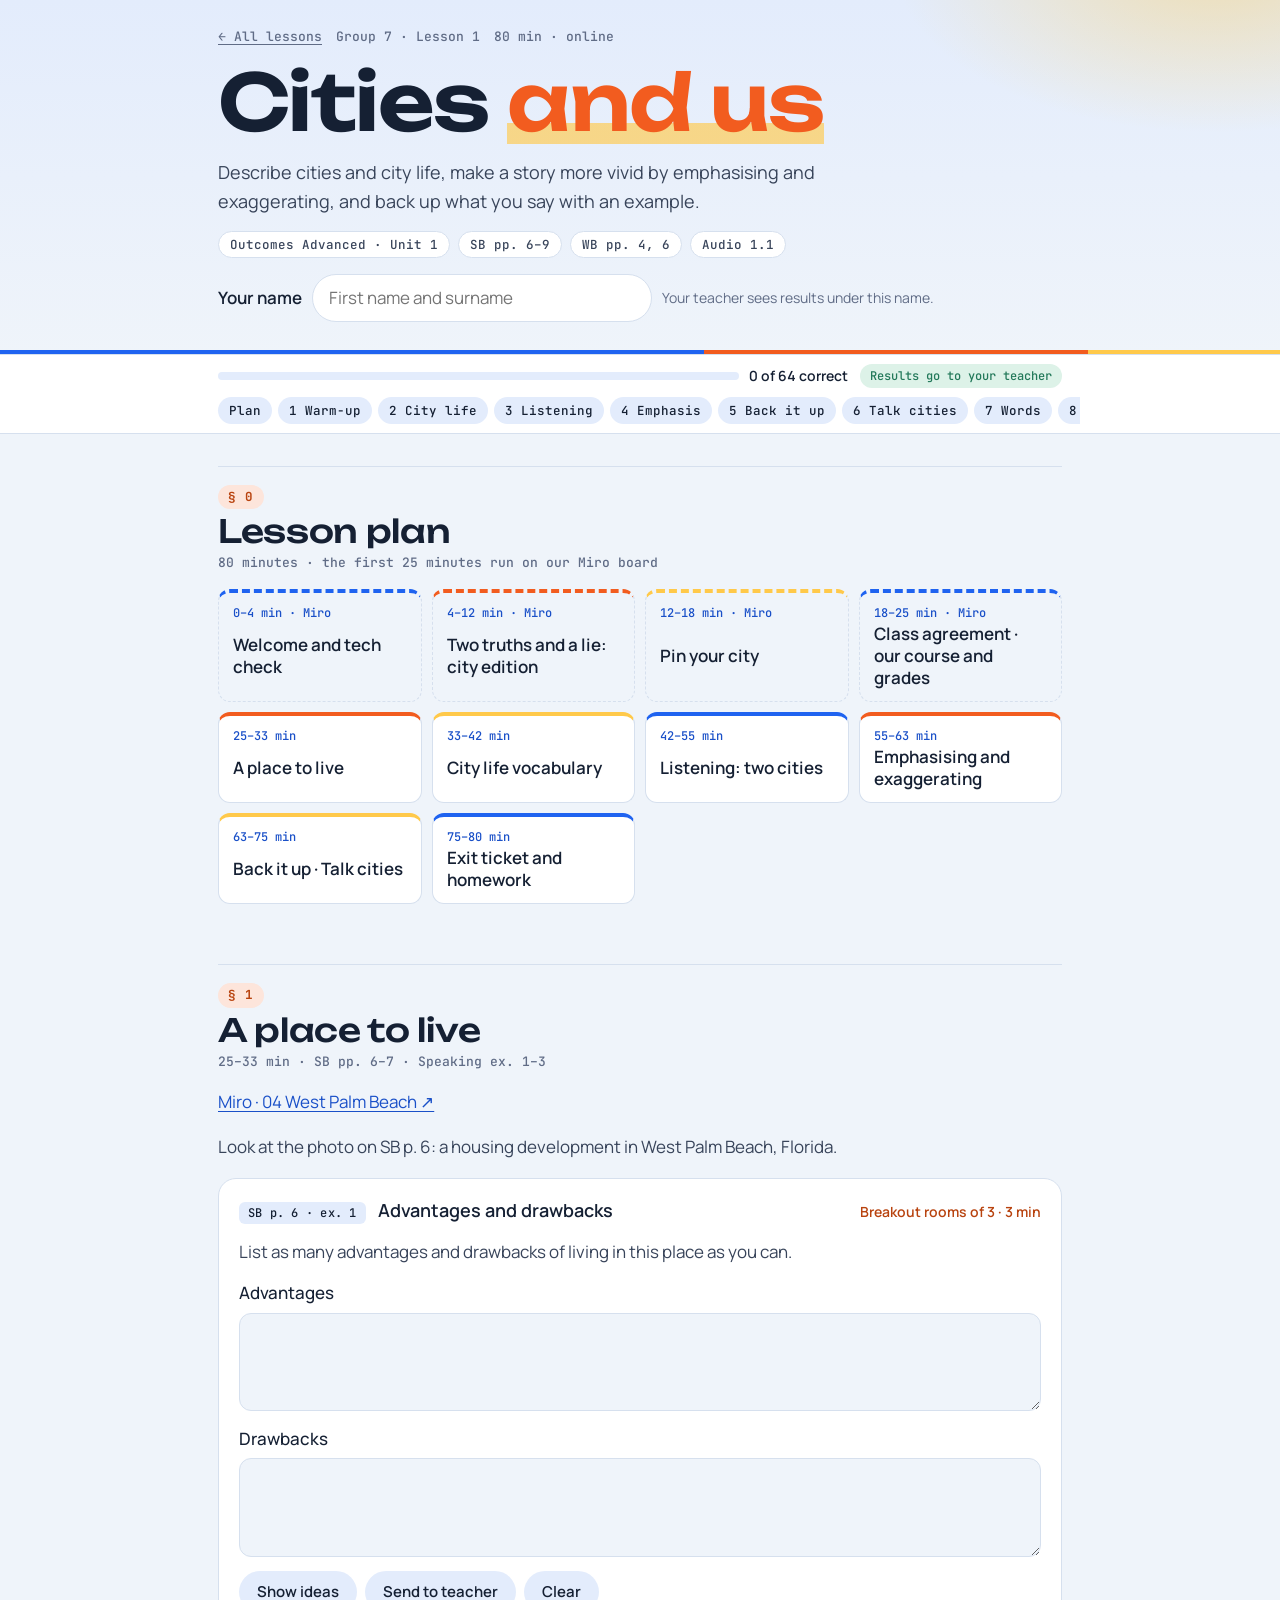
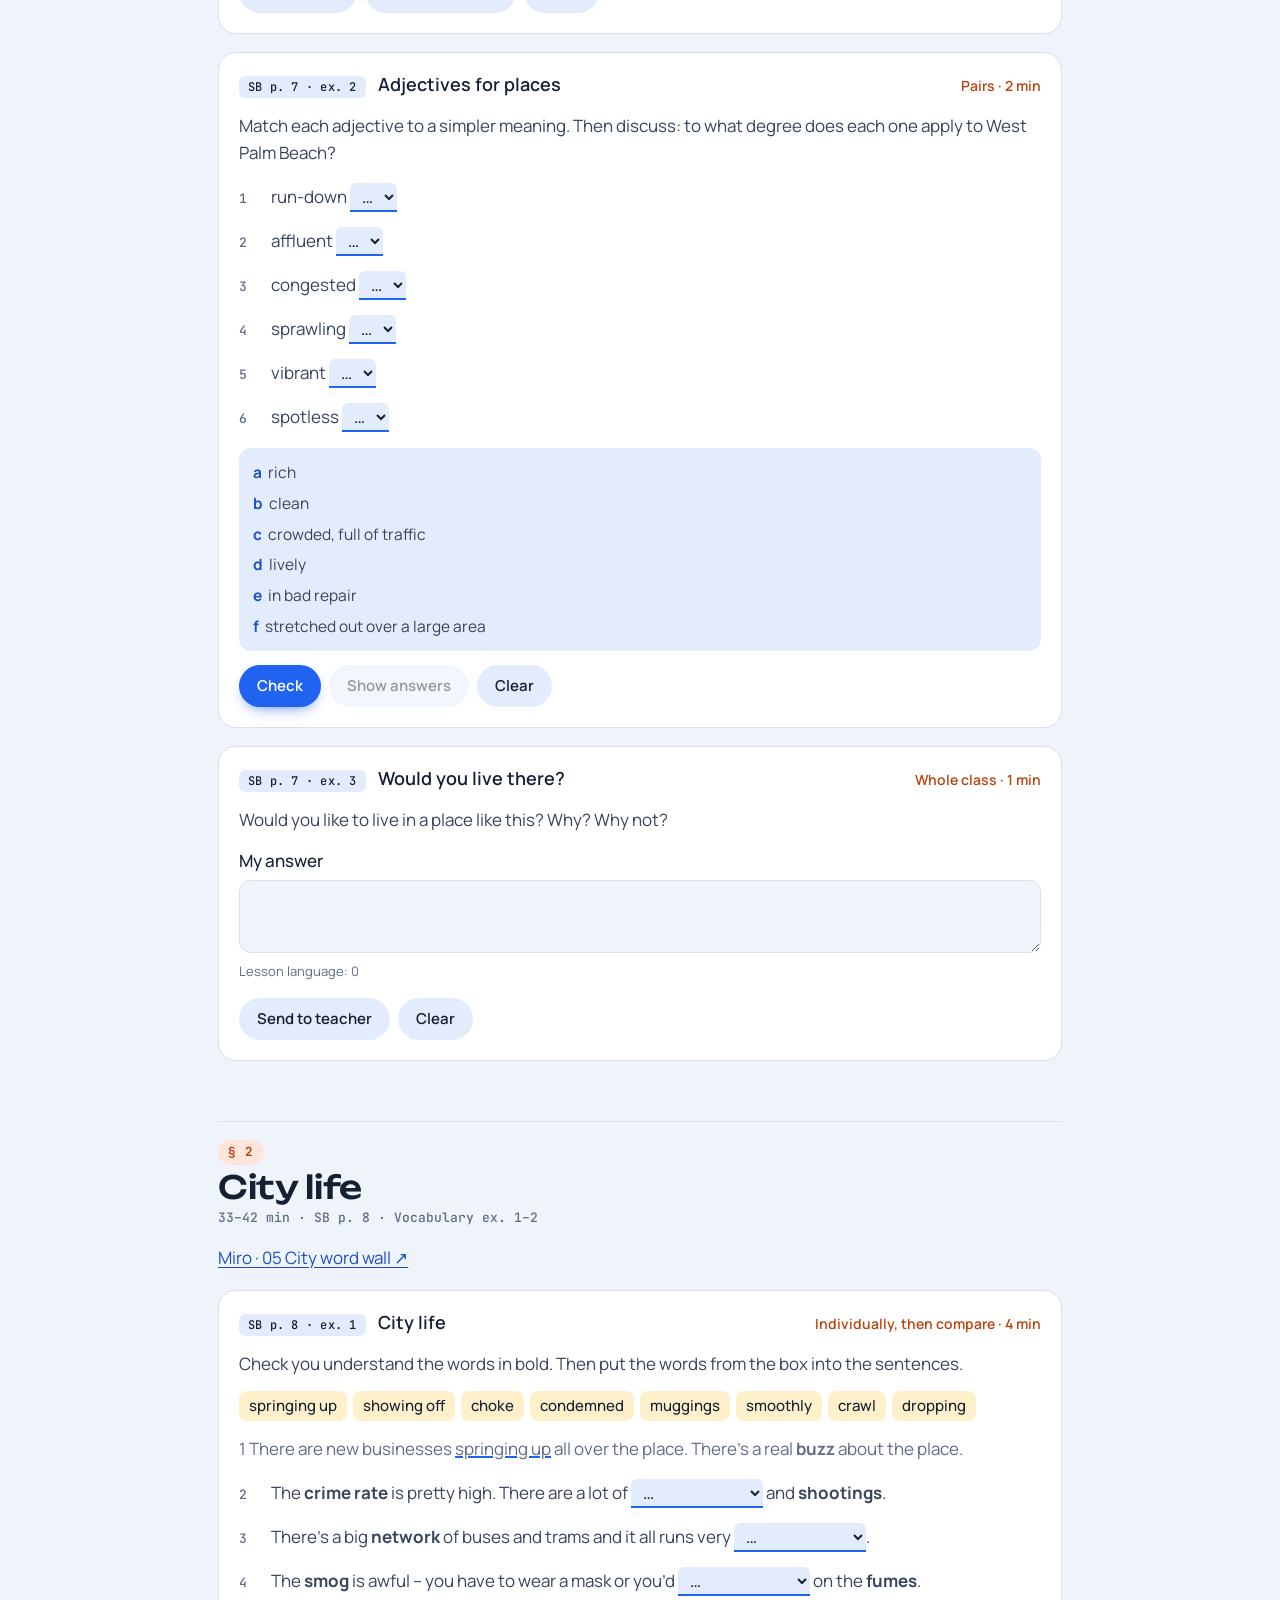
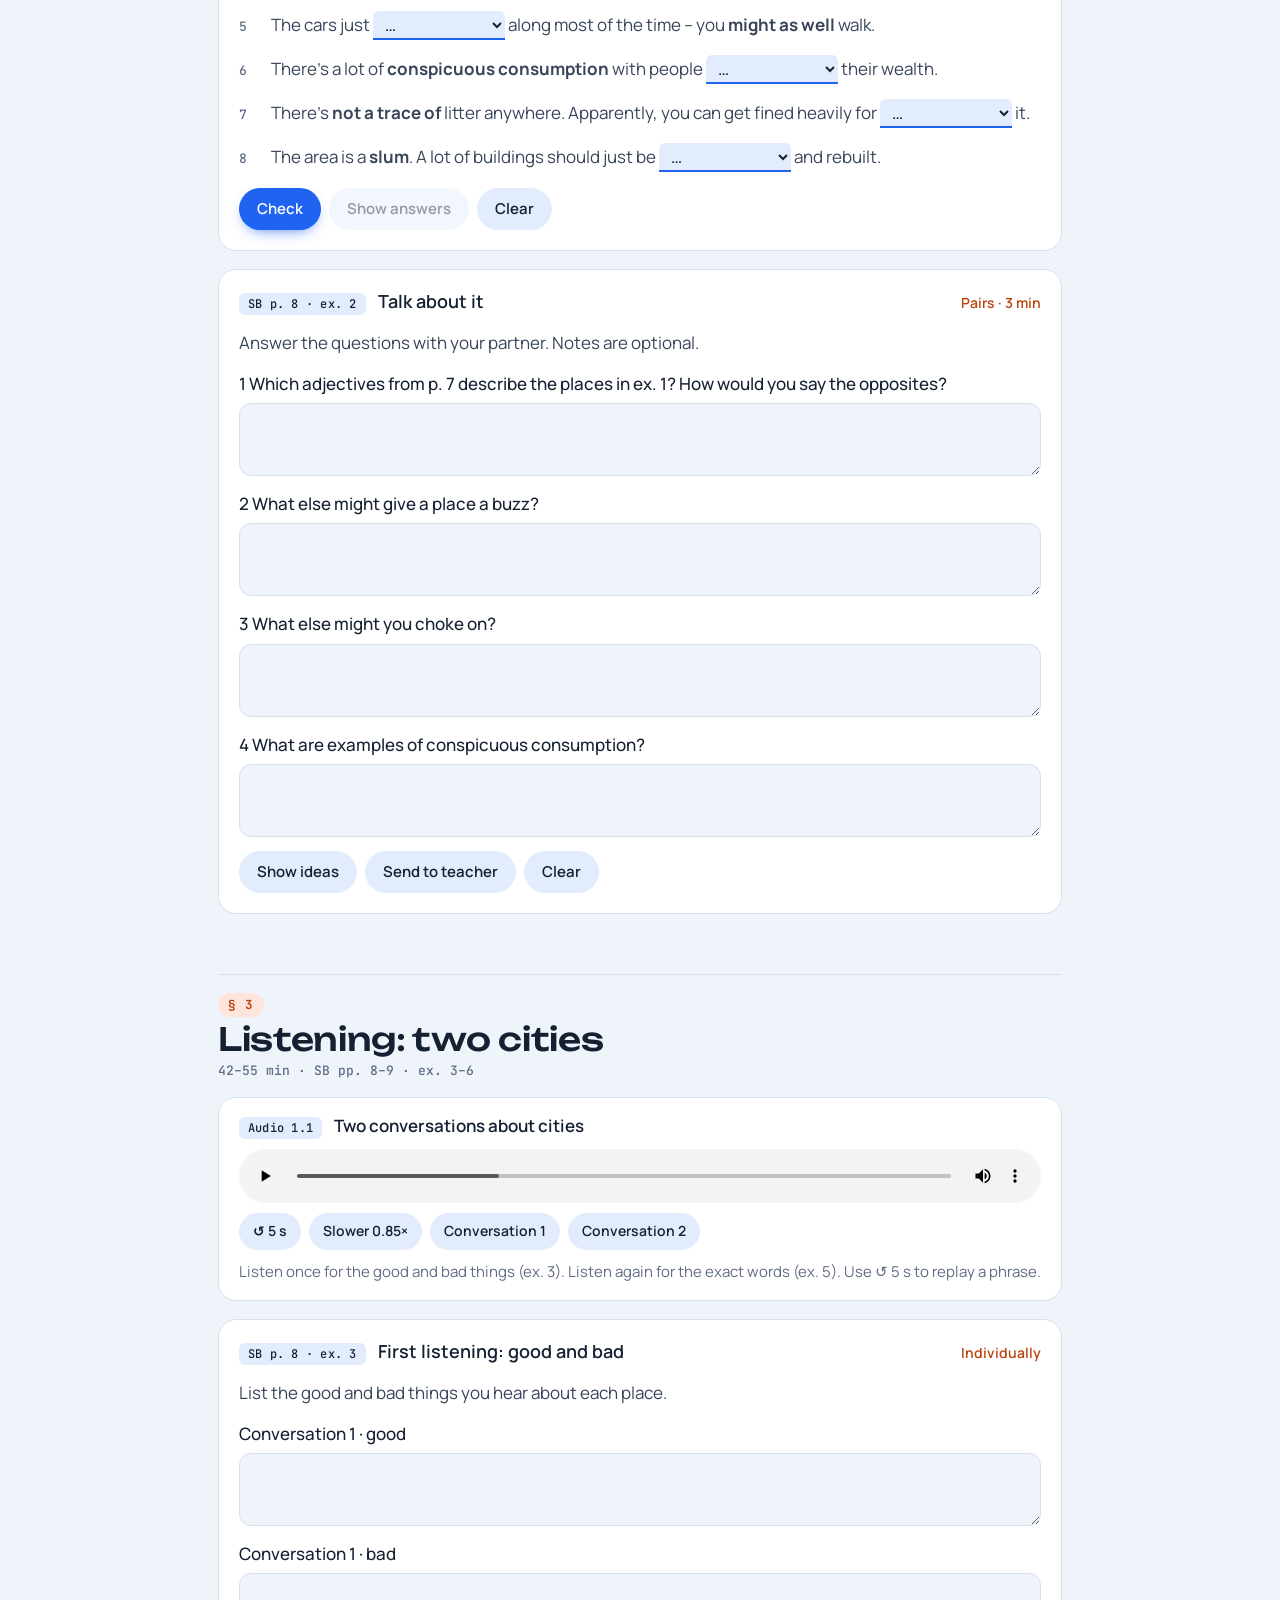
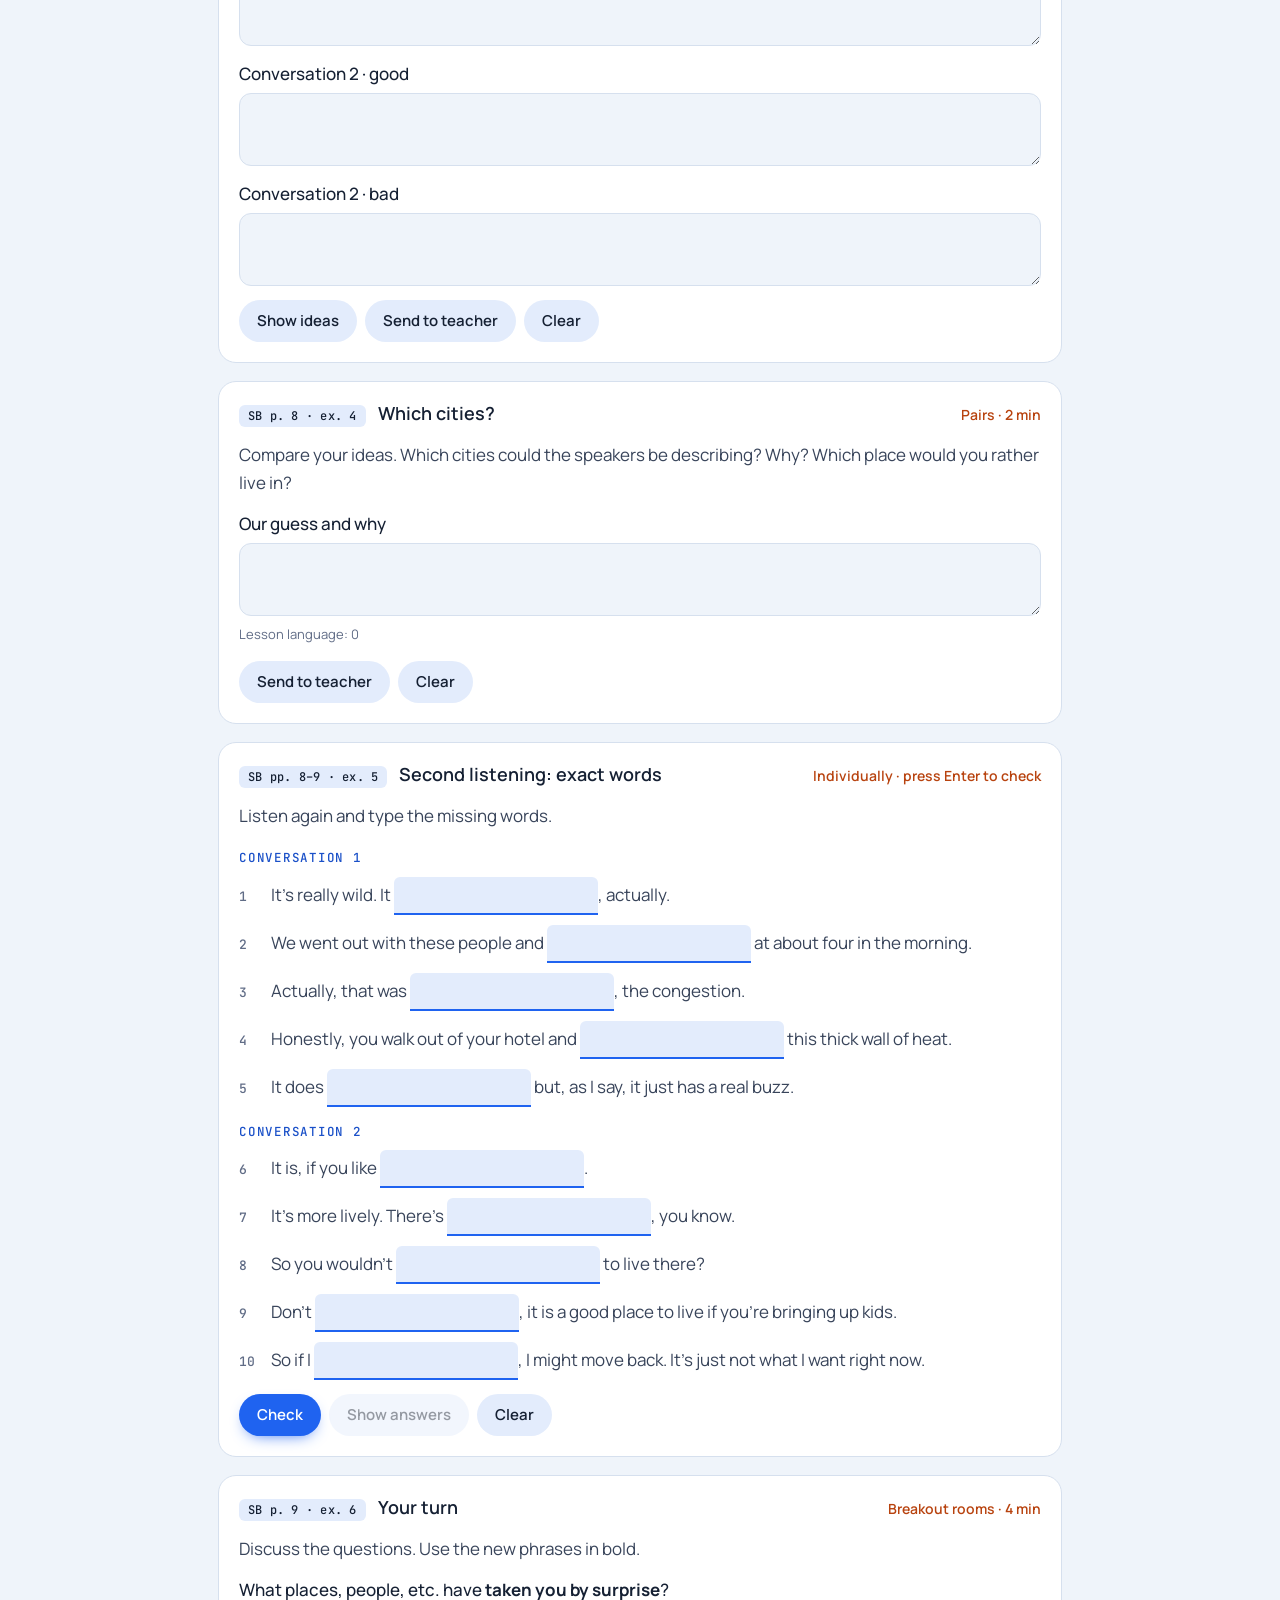
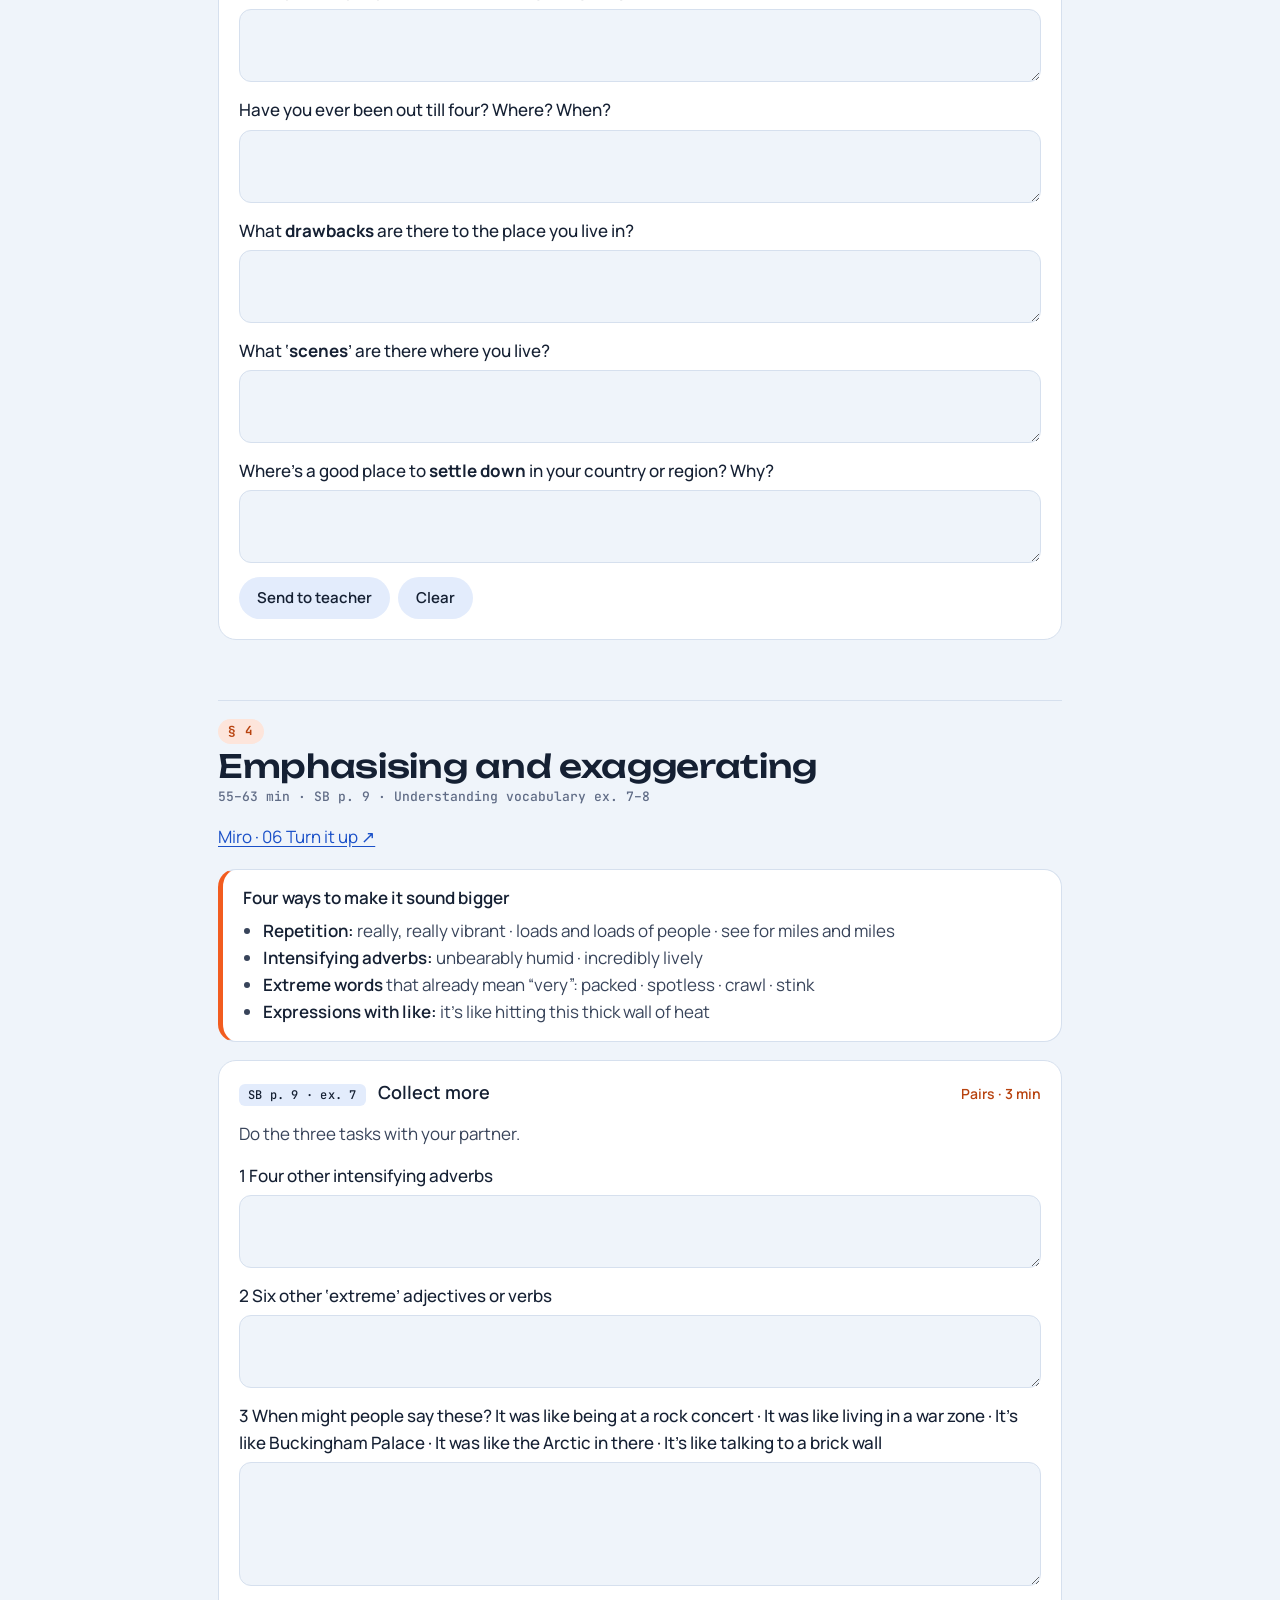
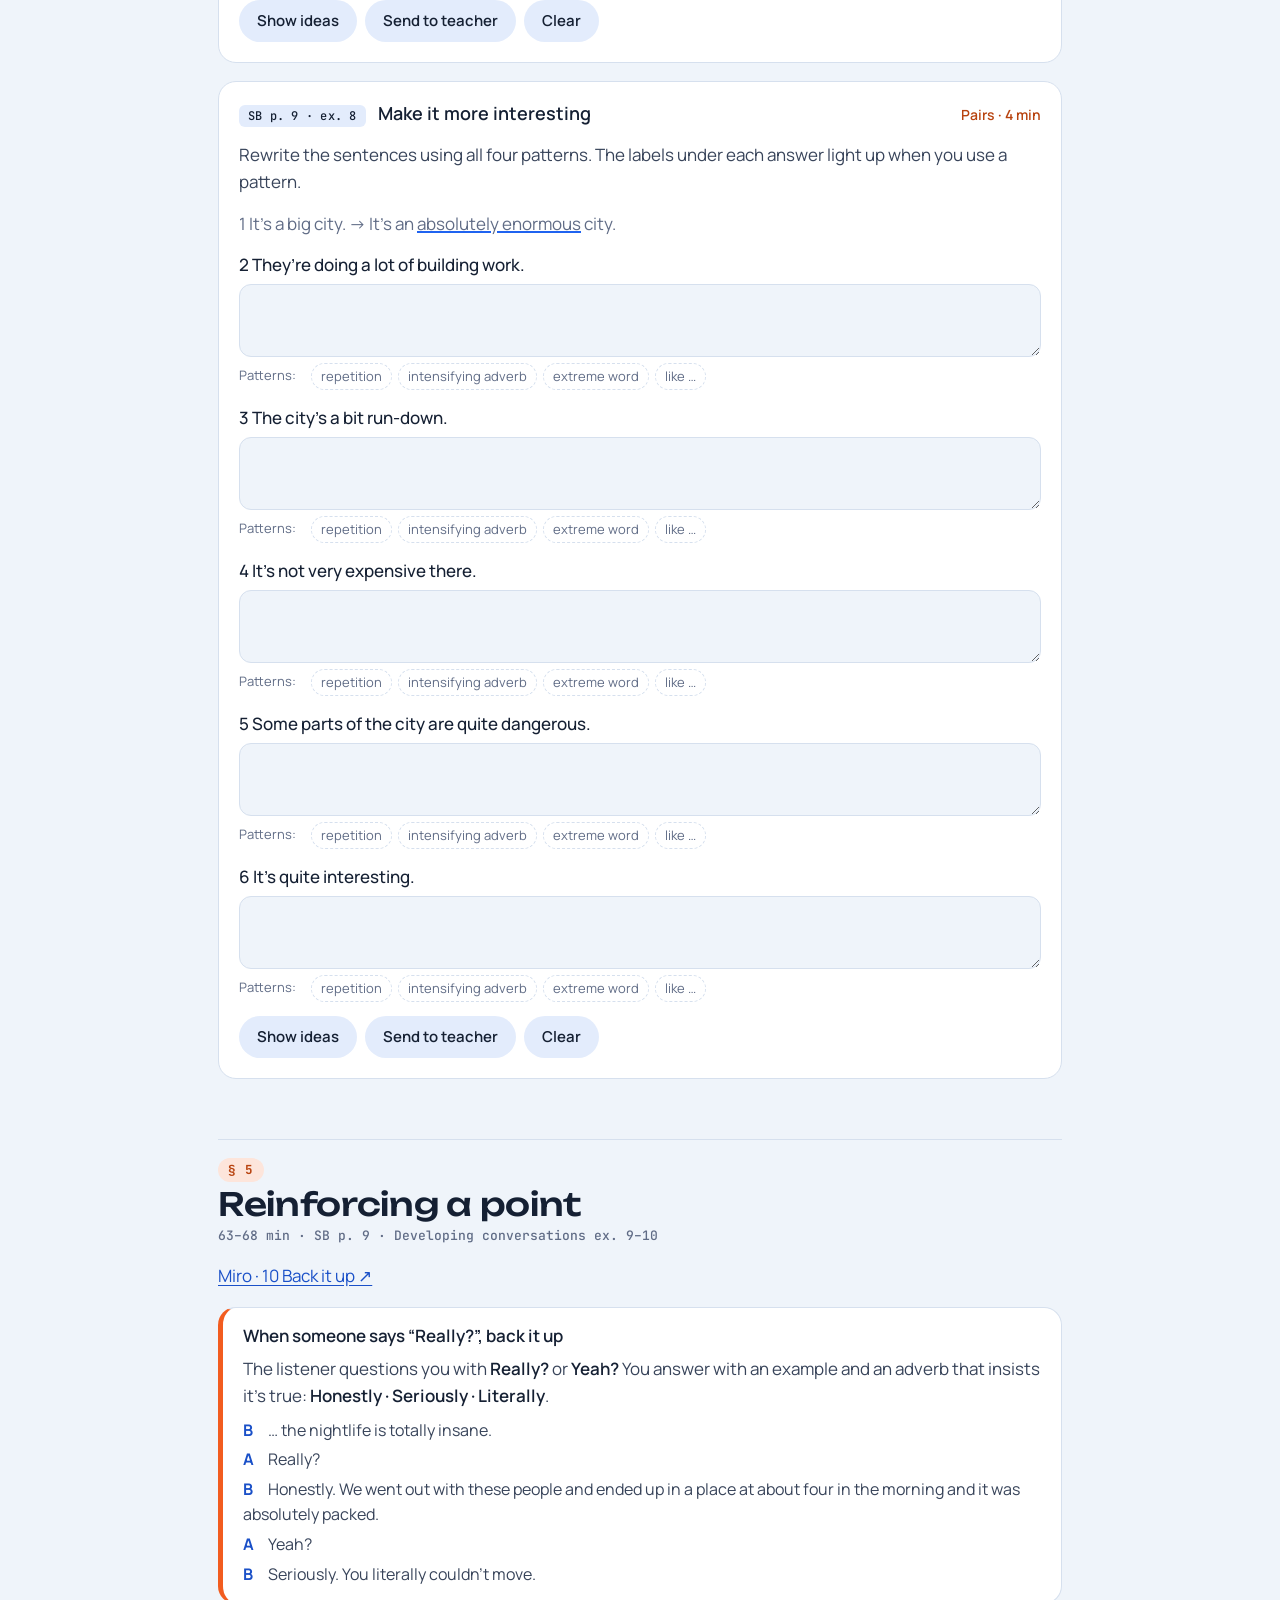
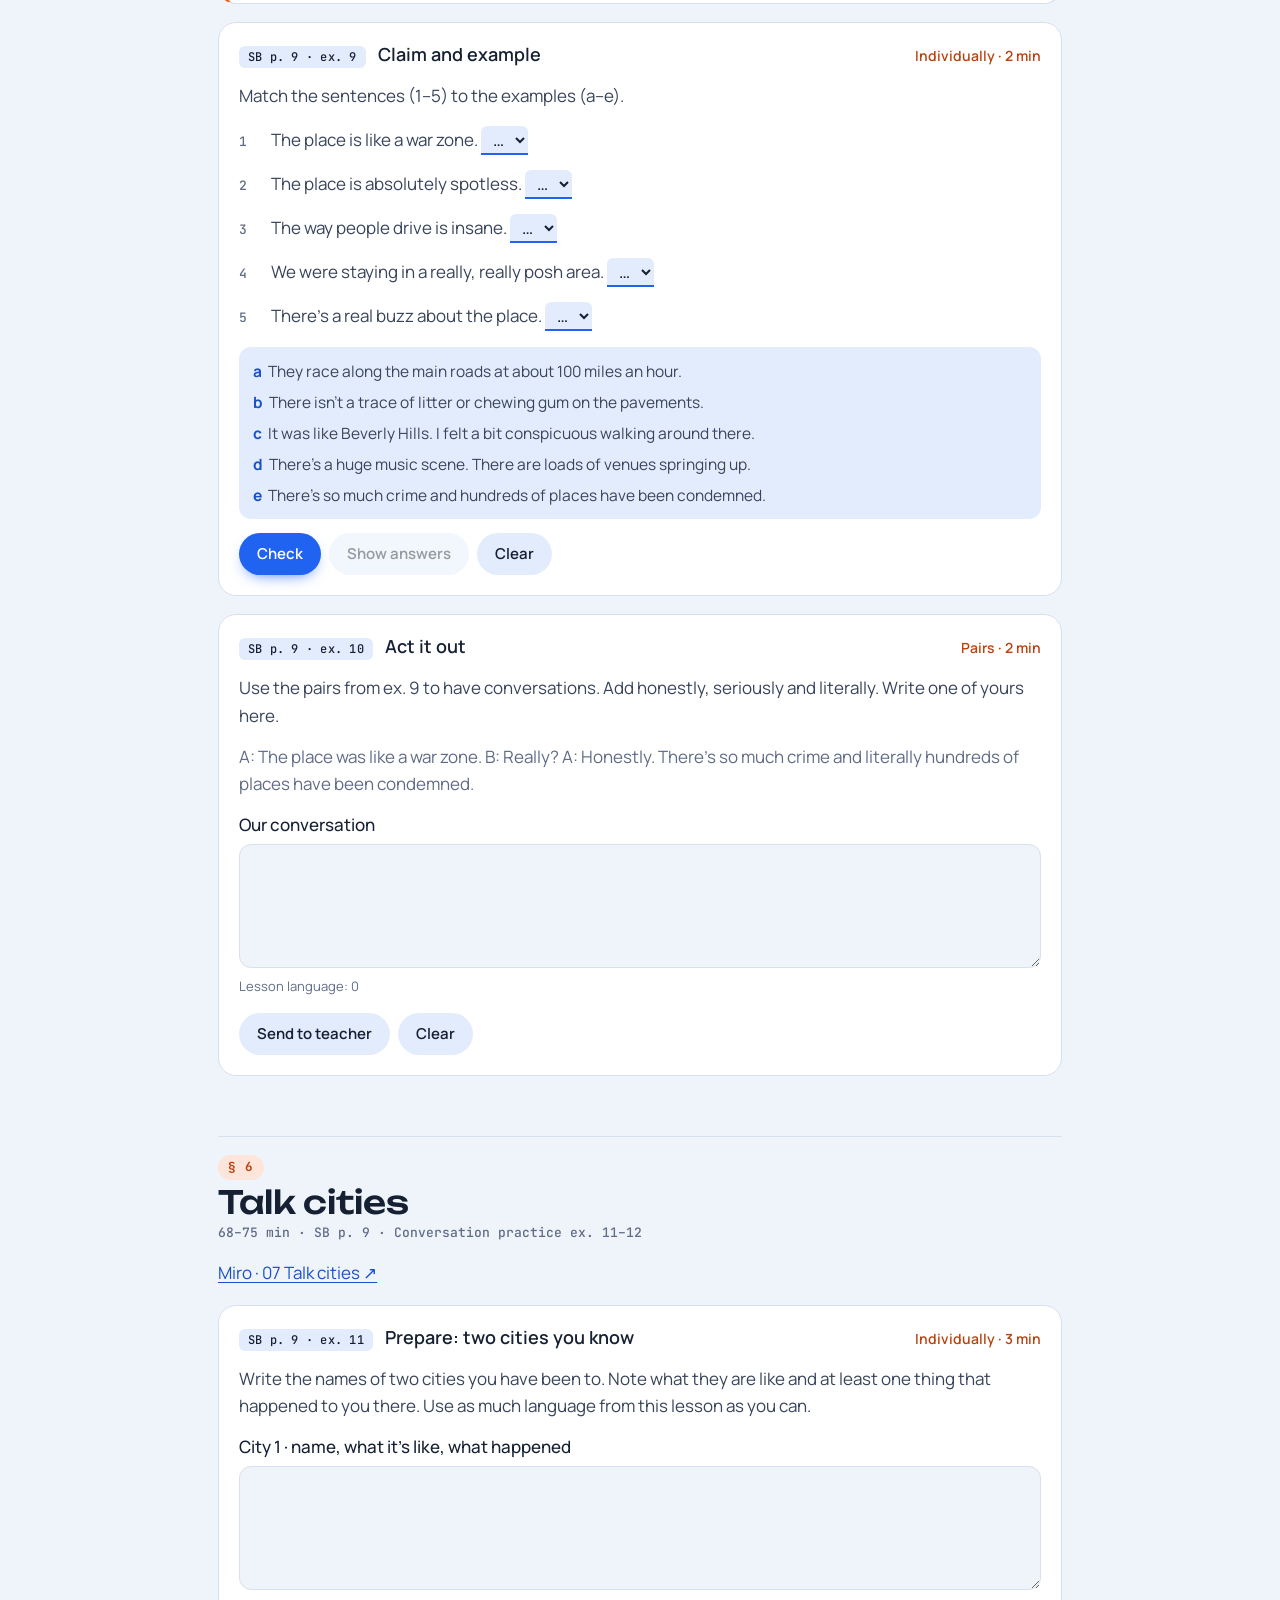
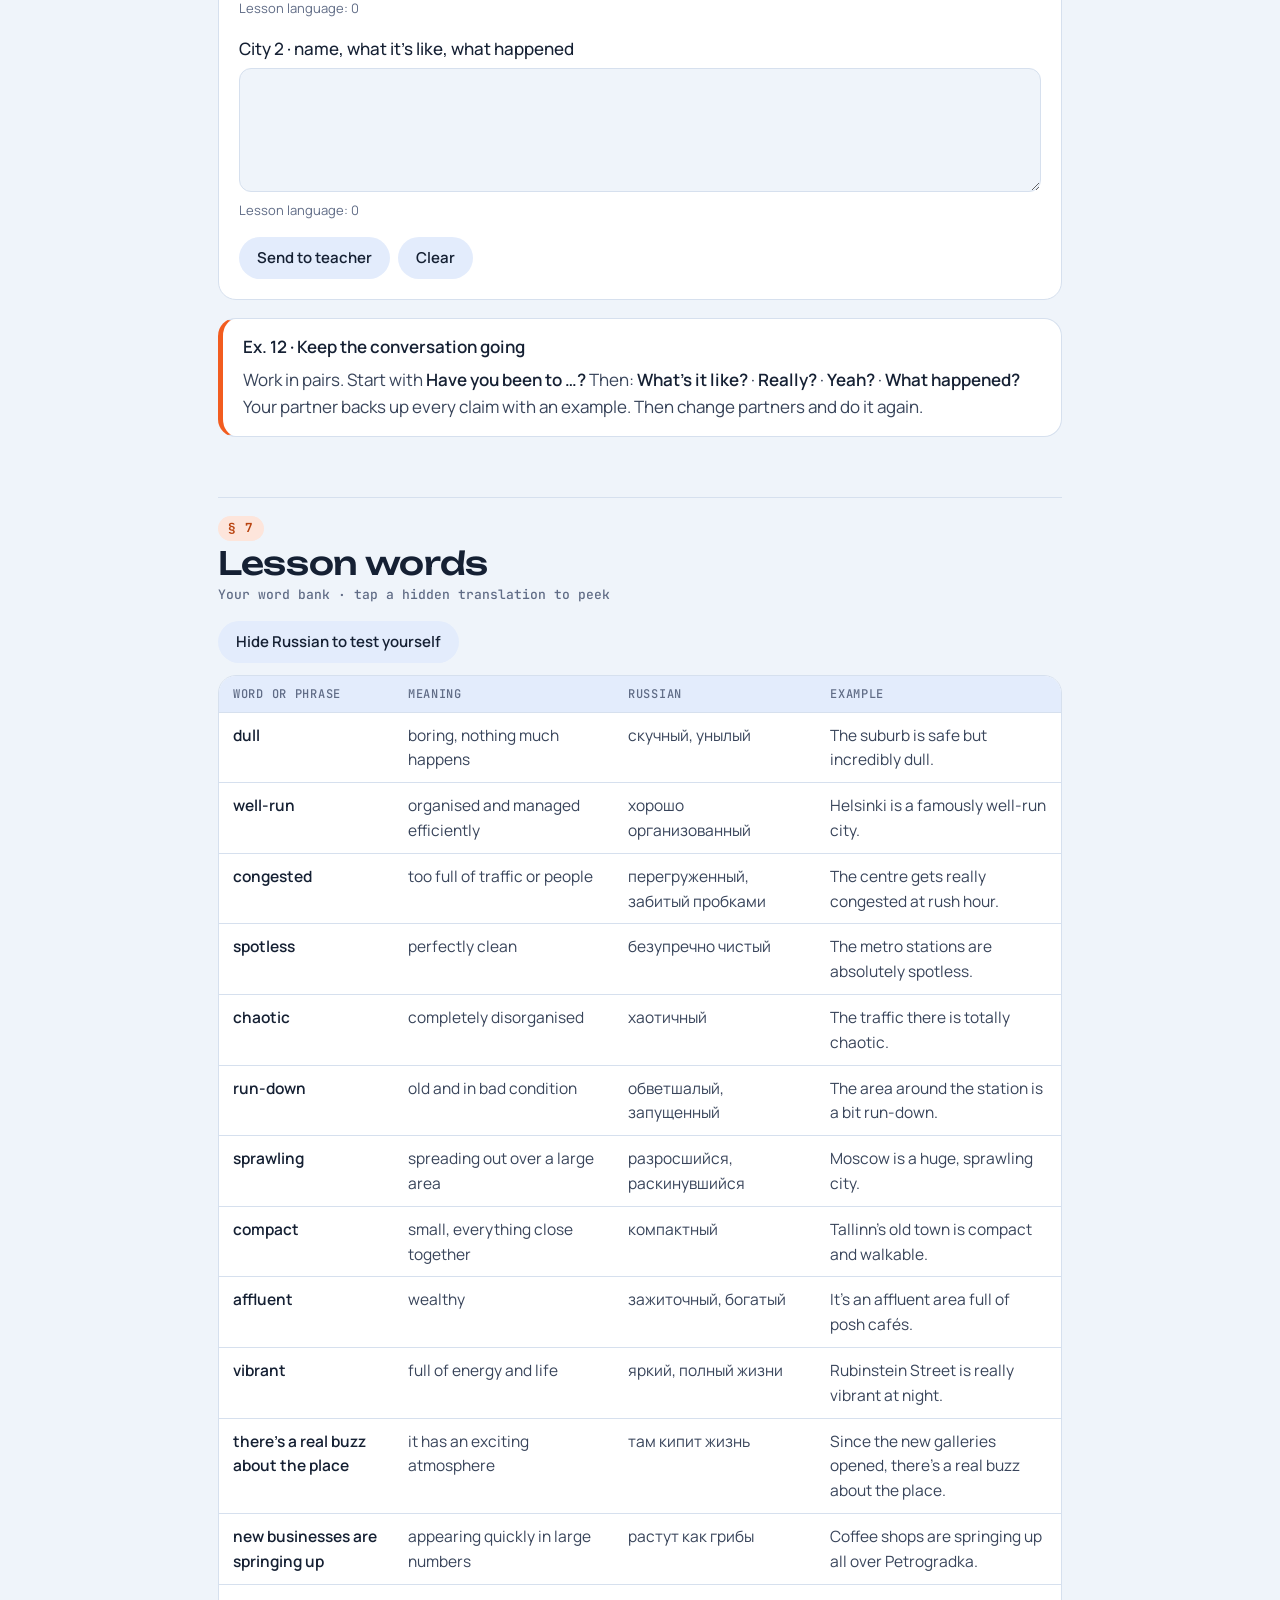
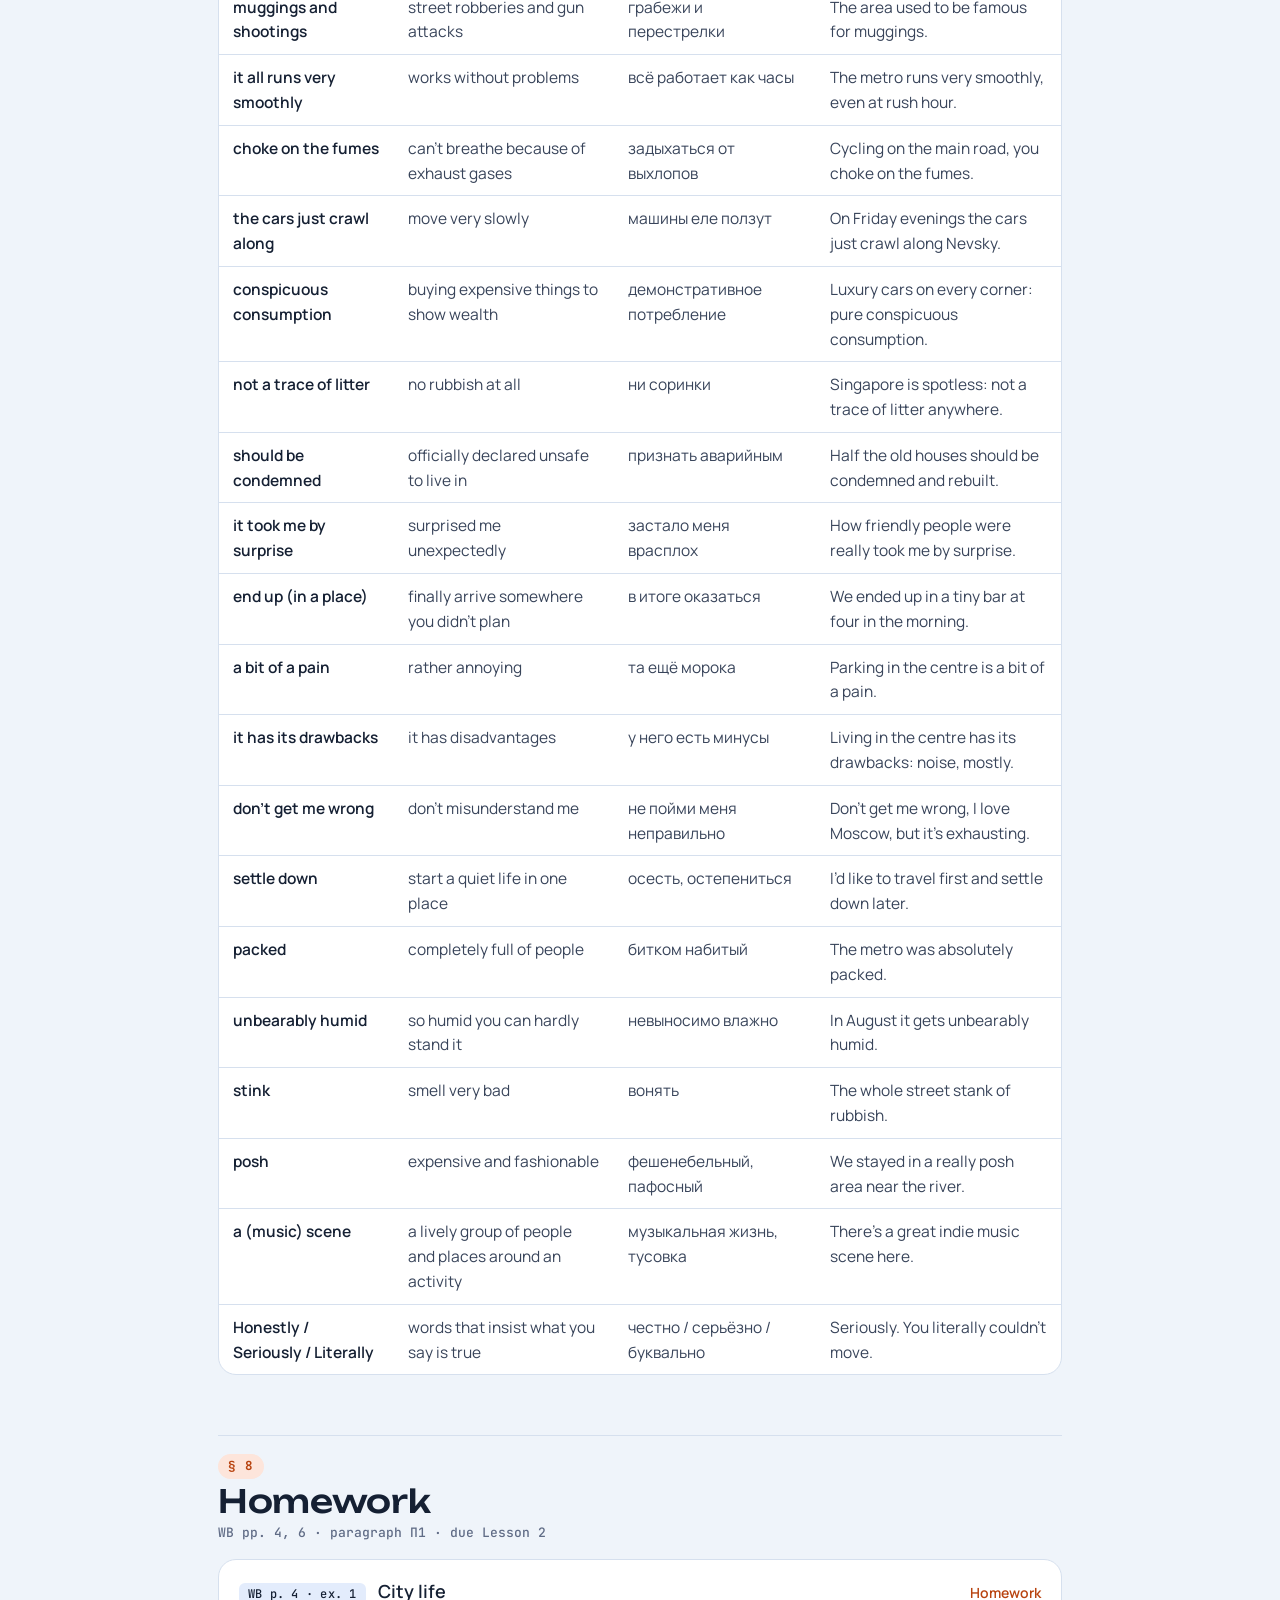
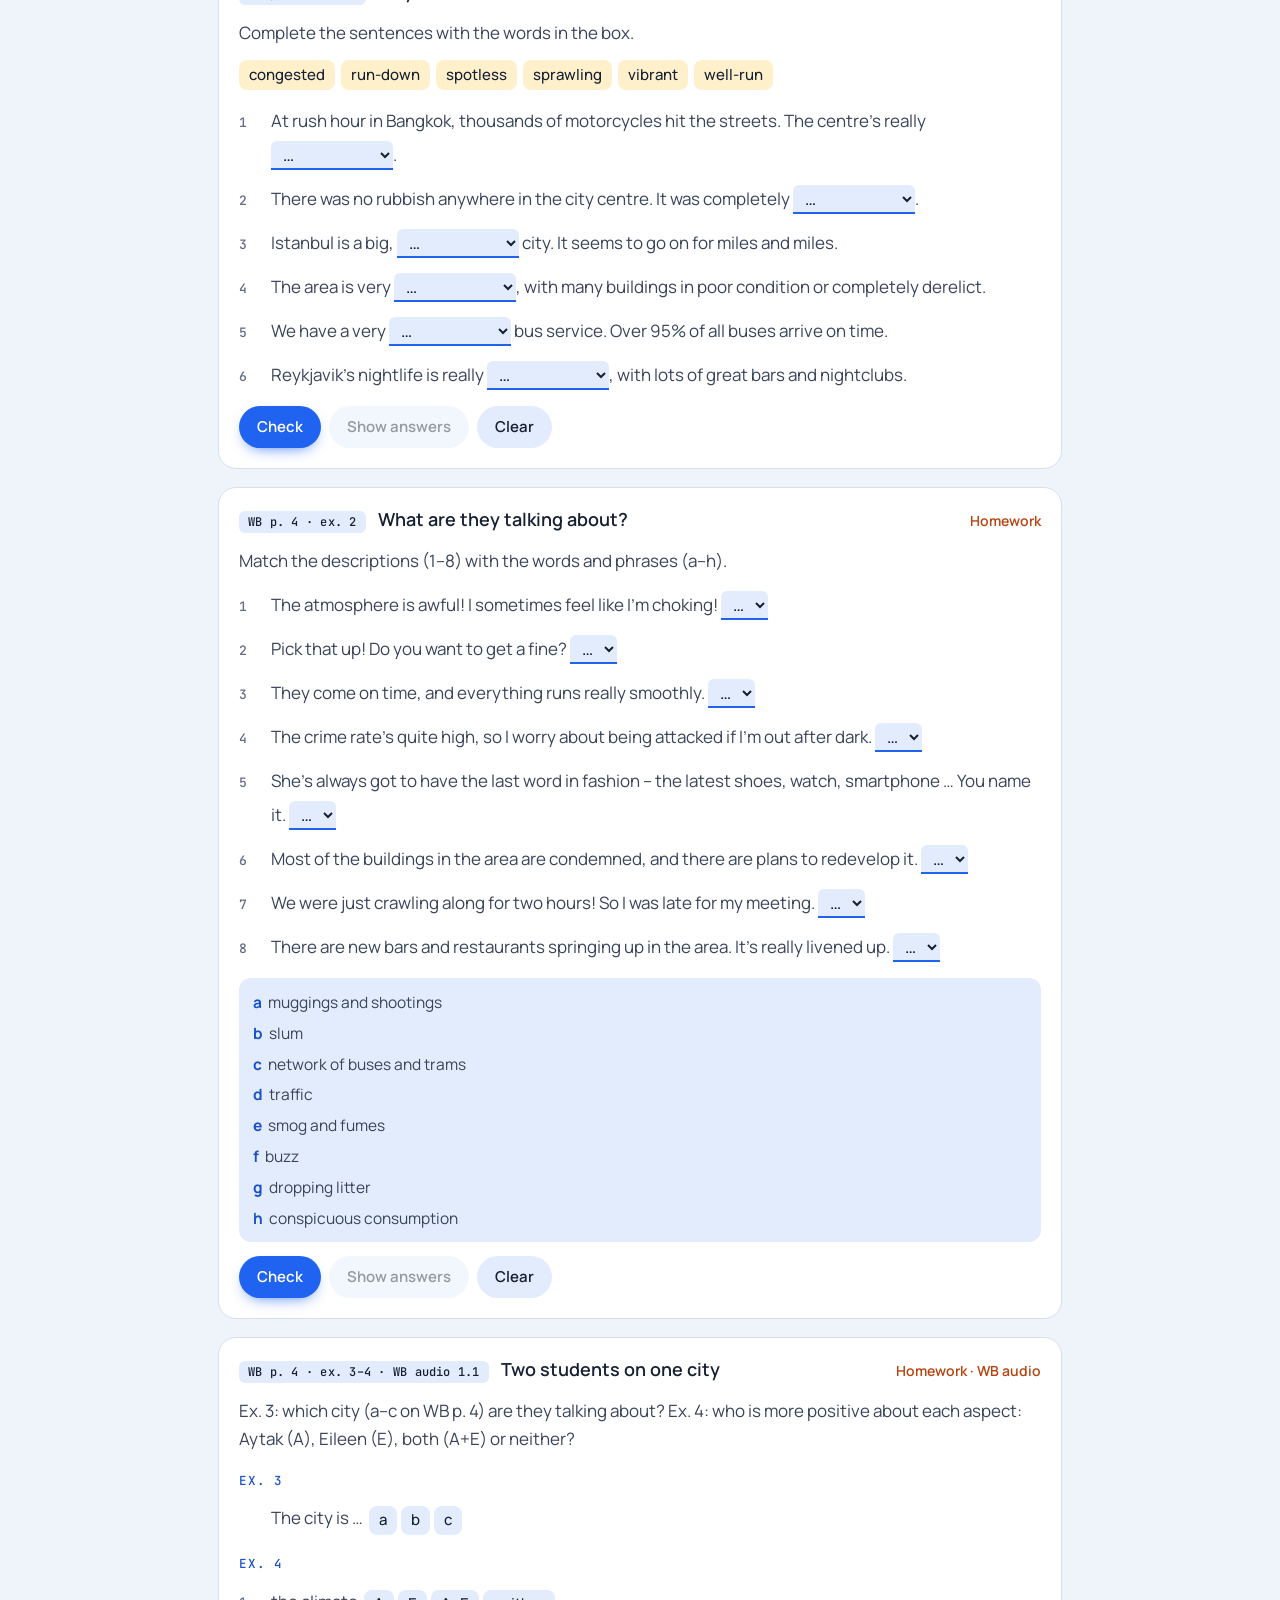
==== lessons/01-cities/index.html @ 74e00563 "Lesson 4, Listening section: add audio 9 (eight phrases with thing, SB p. 31 ex. 7) with jump-to-phr" ====
<!doctype html>
<html lang="en">
<head>
<meta charset="utf-8">
<meta name="viewport" content="width=device-width,initial-scale=1,viewport-fit=cover">
<meta name="robots" content="noindex,nofollow">
<title>Lesson 1 · Cities · Advanced English</title>
<link rel="preconnect" href="https://fonts.googleapis.com">
<link rel="preconnect" href="https://fonts.gstatic.com" crossorigin>
<link rel="stylesheet" href="https://fonts.googleapis.com/css2?family=Unbounded:wght@500;600&family=Manrope:wght@400;500;600;700&family=JetBrains+Mono:wght@500&display=swap">
<link rel="stylesheet" href="../../assets/style.css?v=202611121239">
</head>
<body>
<div id="app"><noscript>This lesson needs JavaScript switched on.</noscript></div>
<script src="../../assets/config.js?v=202611121239"></script>
<script src="../../assets/course.js?v=202611121239"></script>
<script src="lesson.js?v=202611121239"></script>
<script src="../../assets/engine.js?v=202611121239"></script>
</body>
</html>
---- assets/style.css ----
/* Advanced English · Group 7
   Layout: one reading column; each lesson stage is a numbered "§" section, exercises sit on white workbook cards.
   Palette: clear sky paper, deep navy ink, cornflower blue accent, warm apricot for highlights and answer keys.
   November 2026: brighter accents — a more vivid blue and apricot, a sunny highlight, coloured section badges. */
:root{
  --bg:#EFF4FA; --surface:#FFFFFF; --ink:#152033; --body:#38445A; --muted:#606C86; --line:#D6E0EE;
  --primary:#1F63F0; --primary-ink:#1A50C8; --on-primary:#FFFFFF; --warm:#F25C1F; --warm-ink:#B8430F; --sun:#FFC94A;
  --sage:#C2D6FA; --sage-f:#E3ECFC; --butter:#FFD3A1; --on-butter:#152033; --rose-f:#FFE7DD;
  --ok:#23795A; --ok-bg:#DDF2E8; --bad:#C0433A; --bad-bg:#FCE3DF;
  --f-display:"Unbounded","Arial Black",system-ui,sans-serif;
  --f-body:"Manrope",system-ui,-apple-system,"Segoe UI",Roboto,sans-serif;
  --f-mono:"JetBrains Mono",ui-monospace,Menlo,Consolas,monospace;
  --r:18px;
  color-scheme:light;
}
@media (prefers-color-scheme: dark){:root:not([data-theme="light"]){
  --bg:#11161F; --surface:#19202B; --ink:#EDF2FA; --body:#C7D0DF; --muted:#8E99AF; --line:#2A3343;
  --primary:#8CB0FF; --primary-ink:#A8C3FF; --on-primary:#0F1830; --warm:#FF9C6E; --warm-ink:#FFB48F; --sun:#FFD36B;
  --sage:#2D3C56; --sage-f:#1E2737; --butter:#6B4826; --on-butter:#FFE6CC; --rose-f:#3A2520;
  --ok:#73D3A6; --ok-bg:#183327; --bad:#F59A90; --bad-bg:#3A2220; color-scheme:dark}}
:root[data-theme="dark"]{
  --bg:#11161F; --surface:#19202B; --ink:#EDF2FA; --body:#C7D0DF; --muted:#8E99AF; --line:#2A3343;
  --primary:#8CB0FF; --primary-ink:#A8C3FF; --on-primary:#0F1830; --warm:#FF9C6E; --warm-ink:#FFB48F; --sun:#FFD36B;
  --sage:#2D3C56; --sage-f:#1E2737; --butter:#6B4826; --on-butter:#FFE6CC; --rose-f:#3A2520;
  --ok:#73D3A6; --ok-bg:#183327; --bad:#F59A90; --bad-bg:#3A2220; color-scheme:dark}

*{box-sizing:border-box}
html{scroll-behavior:smooth;-webkit-text-size-adjust:100%}
body{margin:0;background:var(--bg);color:var(--body);font:17px/1.6 var(--f-body);-webkit-font-smoothing:antialiased}
img{max-width:100%}
[hidden]{display:none!important}
.wrap{max-width:880px;margin:0 auto;padding-left:max(18px,env(safe-area-inset-left,0px));padding-right:max(18px,env(safe-area-inset-right,0px))}
h1,h2,h3{color:var(--ink);text-wrap:balance;margin:0}
a{color:var(--primary-ink);text-underline-offset:3px}
button,input,select,textarea{font:inherit;color:inherit}
:focus-visible{outline:3px solid var(--primary);outline-offset:2px;border-radius:6px}
.mono{font-family:var(--f-mono)}

/* ---------- hero ---------- */
.hero{background:var(--sage-f);border-bottom:1px solid var(--line)}
.hero .wrap{padding-block:28px 32px;display:grid;gap:16px}
.crumbs{display:flex;flex-wrap:wrap;gap:6px 14px;font:500 13px/1.4 var(--f-mono);color:var(--muted)}
.crumbs a{color:var(--muted)}
.hero h1{font:600 clamp(38px,8.5vw,78px)/1.02 var(--f-display);letter-spacing:-.02em}
.hero h1 em{font-style:normal;color:var(--warm);background:linear-gradient(transparent 72%,color-mix(in srgb,var(--sun) 65%,transparent) 72% 94%,transparent 94%)}
.hero{position:relative;background:radial-gradient(460px 240px at 95% -10%,color-mix(in srgb,var(--sun) 40%,transparent),transparent 70%),linear-gradient(180deg,var(--sage-f),var(--bg))}
.hero::after{content:"";position:absolute;left:0;right:0;bottom:0;height:4px;background:linear-gradient(90deg,var(--primary) 0 55%,var(--warm) 55% 85%,var(--sun) 85%)}
.hero .sum{margin:0;max-width:60ch;font-size:18px}
.chips{display:flex;flex-wrap:wrap;gap:8px}
.chip{display:inline-flex;align-items:center;padding:5px 11px;border-radius:999px;background:var(--surface);border:1px solid var(--line);font:500 12.5px/1.2 var(--f-mono);color:var(--body)}
.who{display:flex;flex-wrap:wrap;gap:10px;align-items:center}
.who label{font-weight:600;color:var(--ink)}
.who input{background:var(--surface);color:var(--ink);border:1.5px solid var(--line);border-radius:999px;padding:9px 16px;min-width:0;width:min(340px,100%)}
.who input:focus{border-color:var(--primary);outline:none}
.who .hint{font-size:14px;color:var(--muted)}

/* ---------- sticky bar ---------- */
body::before{content:"";position:fixed;inset:0 0 auto;height:env(safe-area-inset-top,0px);z-index:10;background:var(--surface)}
.bar{position:sticky;top:env(safe-area-inset-top,0px);z-index:5;background:var(--surface);border-bottom:1px solid var(--line)}
.bar .row{display:flex;align-items:center;gap:12px;padding-block:9px;flex-wrap:wrap}
.meter{display:flex;align-items:center;gap:10px;min-width:0;flex:1 1 200px}
.meter .track{flex:1;height:8px;background:var(--sage-f);border-radius:99px;overflow:hidden;min-width:70px}
.meter .fill{height:100%;width:0;background:linear-gradient(90deg,var(--primary),var(--warm));border-radius:99px;transition:width .4s}
.meter b{font:600 14px var(--f-body);color:var(--ink);font-variant-numeric:tabular-nums;white-space:nowrap}
.sync{font:500 12px var(--f-mono);padding:4px 10px;border-radius:999px;background:var(--sage-f);color:var(--muted);white-space:nowrap}
.sync.on{background:var(--ok-bg);color:var(--ok)}
.toggle{border:1.5px solid var(--line);background:var(--surface);border-radius:999px;padding:6px 13px;font-weight:600;font-size:14px;cursor:pointer;color:var(--ink)}
.toggle[aria-pressed="true"]{background:var(--ink);color:var(--surface);border-color:var(--ink)}
.bar .nav{display:flex;flex-wrap:nowrap;gap:6px;overflow-x:auto;padding-block:0 9px;scrollbar-width:thin}
.bar .nav a{flex:none;text-decoration:none;color:var(--ink);font:500 12.5px var(--f-mono);padding:5px 11px;border-radius:999px;background:var(--sage-f)}
.bar .nav a:hover{background:var(--sage)}

/* ---------- sections ---------- */
main .wrap{padding-block:32px 72px;display:grid;gap:60px}
.sec{display:grid;gap:18px;scroll-margin-top:110px;min-width:0}
.sec-head{display:grid;gap:4px;border-top:1px solid var(--line);padding-top:18px}
.sec-head .no{justify-self:start;font:700 12.5px/1 var(--f-mono);color:var(--warm-ink);background:color-mix(in srgb,var(--warm) 16%,var(--surface));padding:6px 10px;border-radius:999px;letter-spacing:.04em}
.sec-head h2{font:500 clamp(23px,4.4vw,32px)/1.15 var(--f-display);letter-spacing:-.01em}
.sec-head .meta{font:500 13px var(--f-mono);color:var(--muted)}
.lead{margin:0;max-width:65ch}

.map{display:grid;grid-template-columns:repeat(auto-fill,minmax(200px,1fr));gap:10px;list-style:none;padding:0;margin:0}
.map a{display:grid;gap:2px;padding:12px 14px;border-radius:12px;background:var(--surface);border:1px solid var(--line);text-decoration:none;color:var(--body);height:100%}
.map a:hover{border-color:var(--primary)}
.map .t{font:500 12px var(--f-mono);color:var(--primary-ink);font-variant-numeric:tabular-nums}
.map .n{color:var(--ink);font-weight:600;line-height:1.3}
.map .ext a{background:transparent;border-style:dashed}

.rule{background:var(--surface);border:1px solid var(--line);border-left:5px solid var(--warm);border-radius:var(--r);padding:16px 20px;display:grid;gap:8px}
.rule h3{font:600 17px var(--f-body)}
.rule p{margin:0}
.rule ul,.rule ol{margin:0;padding-left:20px}
.rule em{color:var(--ink);font-style:normal;font-weight:600}
.dialogue{display:grid;gap:4px;font-size:16px}
.dialogue b{color:var(--primary-ink);display:inline-block;min-width:22px}

.tnote{display:none;background:var(--rose-f);border-radius:12px;padding:12px 16px;font-size:15.5px;color:var(--ink)}
.tnote::before{content:"Преподавателю";display:block;font:500 11px var(--f-mono);letter-spacing:.08em;text-transform:uppercase;color:var(--bad);margin-bottom:4px}
body.teacher .tnote{display:block}
.tnote p{margin:.25em 0}

/* ---------- audio ---------- */
.audio{background:var(--surface);border:1px solid var(--line);border-radius:var(--r);padding:16px 20px;display:grid;gap:10px}
.audio .top{display:flex;flex-wrap:wrap;gap:6px 12px;align-items:baseline}
.audio h3{font:600 17px var(--f-body)}
.audio audio{width:100%}
.audio .ctrl{display:flex;flex-wrap:wrap;gap:8px;align-items:center}
.audio .ctrl .btn{padding:7px 14px;font-size:14px}
.audio .ctrl .btn[aria-pressed="true"]{background:var(--primary);color:var(--on-primary)}

/* ---------- exercise cards ---------- */
.ex{background:var(--surface);border:1px solid var(--line);border-radius:var(--r);padding:20px;display:grid;gap:14px;min-width:0}
.ex-head{display:flex;flex-wrap:wrap;gap:6px 12px;align-items:baseline}
.src{font:500 12px var(--f-mono);letter-spacing:.02em;background:var(--sage-f);color:var(--ink);padding:3px 9px;border-radius:6px}
.ex-head h3{font:600 18px/1.3 var(--f-body)}
.mode{font-size:14px;color:var(--muted);margin-left:auto}
.instr{margin:0}
.example{color:var(--muted)}
.example u{text-decoration-color:var(--primary);text-decoration-thickness:2px}
.bank{display:flex;flex-wrap:wrap;gap:6px}
.bank span{padding:3px 10px;border-radius:8px;background:var(--sage-f);color:var(--ink);font-weight:500;font-size:15px;transition:opacity .2s}
.bank span.used{opacity:.45;text-decoration:line-through}
.items{list-style:none;margin:0;padding:0;display:grid;gap:10px}
.items li{display:flex;gap:10px;align-items:baseline;line-height:2}
.items li .txt{min-width:0;flex:1}
.items .n{font:500 13px var(--f-mono);color:var(--muted);flex:none;min-width:22px;font-variant-numeric:tabular-nums}
.items li.h{font:500 12.5px var(--f-mono);color:var(--primary-ink);letter-spacing:.06em;text-transform:uppercase;margin-top:6px;line-height:1.4}
.items .hint{color:var(--muted);font-size:14.5px}
select.f,input.f{border:0;border-bottom:2px solid var(--primary);background:var(--sage-f);border-radius:6px 6px 0 0;padding:1px 8px;max-width:100%;color:var(--ink);font-weight:500}
input.f{width:12em}
input.f.wide{width:17em}
.f.ok,.grp.ok{border-color:var(--ok)!important;background:var(--ok-bg)!important}
.f.bad,.grp.bad{border-color:var(--bad)!important;background:var(--bad-bg)!important}
.key{display:none;font:600 13.5px var(--f-body);background:var(--butter);color:var(--on-butter);padding:1px 8px;border-radius:6px;margin-left:4px}
.key.note{font-weight:400}
.show-keys .key{display:inline}
.opts{display:grid;gap:6px;margin:0;padding:12px 14px;background:var(--sage-f);border-radius:12px;list-style:none;font-size:15.5px}
.opts b{color:var(--primary-ink);margin-right:6px}
.grp{display:inline-flex;flex-wrap:wrap;gap:4px;border:1.5px solid transparent;border-radius:10px;padding:2px;vertical-align:middle}
.grp label{cursor:pointer;position:relative}
.grp input{position:absolute;opacity:0;pointer-events:none}
.grp span{display:inline-block;padding:0 10px;border-radius:8px;background:var(--sage-f);color:var(--ink);line-height:1.9;font-weight:500;font-size:15px}
.grp input:checked+span{background:var(--primary);color:var(--on-primary)}
.grp input:focus-visible+span{outline:3px solid var(--primary);outline-offset:1px}
.words.grp{display:inline;border:0;padding:2px 4px}
.words.grp span{padding:0 3px;background:transparent;font-weight:400;font-size:inherit;line-height:2}
.words.grp label:hover span{background:var(--sage-f)}
.words.grp input:checked+span{background:var(--primary);color:var(--on-primary)}
.prompt{display:grid;gap:6px}
.prompt>label{color:var(--ink);font-weight:500}
textarea{width:100%;border:1.5px solid var(--line);border-radius:12px;padding:10px 12px;background:var(--bg);color:var(--ink);resize:vertical;min-height:3.2em;line-height:1.5}
textarea:focus{border-color:var(--primary);outline:none}
.pills{display:flex;flex-wrap:wrap;gap:6px;font-size:13px}
.pills:empty{display:none}
.pills span{padding:2px 9px;border-radius:99px;border:1px dashed var(--line);color:var(--muted)}
.pills span.on{background:var(--sage);border:1px solid var(--sage);color:var(--ink);font-weight:600}
.pills .lbl{border:0;padding-left:0}
.pills .good{color:var(--ok);font-weight:600}
.check{display:flex;gap:8px;align-items:baseline;font-weight:400!important}
.model{display:none;background:var(--sage-f);border-radius:12px;padding:12px 16px;font-size:15.5px}
.model.open{display:block}
.model p,.model ul{margin:.3em 0}
.model ul{padding-left:20px}
.actions{display:flex;flex-wrap:wrap;gap:8px;align-items:center}
.btn{border:0;border-radius:999px;padding:9px 18px;font-weight:600;cursor:pointer;font-size:15px;background:var(--sage-f);color:var(--ink)}
.btn.primary{background:var(--primary);color:var(--on-primary);box-shadow:0 6px 16px -8px var(--primary)}
.btn:hover{filter:brightness(1.05)}
.btn:disabled{opacity:.45;cursor:not-allowed}
.score{font-weight:600;color:var(--ink);font-variant-numeric:tabular-nums}
.score.full{color:var(--ok)}
.sent{font-size:13.5px;color:var(--muted)}
.sent.ok{color:var(--ok)}

/* budget planner */
.budget{display:grid;gap:8px}
.brow{display:grid;grid-template-columns:auto 1fr auto auto;gap:8px 12px;align-items:center;padding:10px 12px;border:1px solid var(--line);border-radius:12px;background:var(--bg)}
.brow .idea{min-width:0;color:var(--ink)}
.brow select,.brow input{border:1.5px solid var(--line);border-radius:8px;background:var(--surface);color:var(--ink);padding:4px 6px}
.brow input{width:6.5em;text-align:right;font-variant-numeric:tabular-nums}
.brow .lbl{font:500 11px var(--f-mono);color:var(--muted);display:block}
.total{display:flex;flex-wrap:wrap;gap:10px;align-items:center;font-weight:600;color:var(--ink);font-variant-numeric:tabular-nums}
.total .track{flex:1 1 160px;height:10px;border-radius:99px;background:var(--sage-f);overflow:hidden}
.total .fill{height:100%;width:0;background:var(--primary);transition:width .3s}
.total.over .fill{background:var(--bad)}
.total.over{color:var(--bad)}
@media (max-width:620px){.brow{grid-template-columns:auto 1fr}.brow .idea{grid-column:2}.brow>div:nth-child(3),.brow>div:nth-child(4){grid-column:span 1}}

/* words table */
.tablebox{overflow-x:auto;border:1px solid var(--line);border-radius:var(--r);background:var(--surface)}
table{border-collapse:collapse;width:100%;min-width:640px;font-size:15.5px}
th,td{text-align:left;padding:10px 14px;border-bottom:1px solid var(--line);vertical-align:top}
th{font:500 12px var(--f-mono);letter-spacing:.06em;text-transform:uppercase;color:var(--muted);background:var(--sage-f)}
td:first-child{color:var(--ink);font-weight:600}
tr:last-child td{border-bottom:0}
.hide-ru td.ru span{background:var(--sage);color:transparent;border-radius:4px;cursor:pointer}
.hide-ru td.ru span.peek{color:inherit;background:transparent}
.tools{display:flex;flex-wrap:wrap;gap:8px;align-items:center}

.cando{list-style:none;padding:0;margin:0;display:grid;gap:12px}
.cando li{display:grid;gap:8px;background:var(--surface);border:1px solid var(--line);border-radius:14px;padding:14px 16px}
.cando .q{color:var(--ink);font-weight:500}
.copyout{display:none;width:100%;min-height:200px;font:13px/1.5 var(--f-mono)}
.copyout.open{display:block}
.status{font-size:14.5px;font-weight:600;color:var(--ok)}
.status.warn{color:var(--bad)}

footer{border-top:1px solid var(--line)}
footer .wrap{padding-block:24px;font-size:14px;color:var(--muted);display:flex;flex-wrap:wrap;gap:12px;justify-content:space-between;align-items:center}

/* ---------- course home ---------- */
.lessons{list-style:none;margin:0;padding:0;display:grid;gap:12px}
.lessons li a,.lessons li .soon{display:grid;grid-template-columns:auto 1fr auto;gap:4px 18px;align-items:center;padding:18px 20px;border-radius:var(--r);background:var(--surface);border:1px solid var(--line);text-decoration:none;color:var(--body)}
.lessons li a:hover{border-color:var(--primary)}
.lessons .num{grid-row:span 2;font:600 36px/1 var(--f-display);color:var(--primary);min-width:1.4em}
.lessons .title{font:600 19px/1.3 var(--f-body);color:var(--ink)}
.lessons .topic{font-size:15px;grid-column:2}
.lessons .tag{grid-row:span 2;font:500 12px var(--f-mono);padding:4px 10px;border-radius:999px;background:var(--ok-bg);color:var(--ok);white-space:nowrap}
.lessons .soon{opacity:.7;background:transparent;border-style:dashed}
.lessons .soon .tag{background:var(--sage-f);color:var(--muted)}
.grade{display:grid;grid-template-columns:repeat(auto-fit,minmax(170px,1fr));gap:10px}
.grade div{background:var(--surface);border:1px solid var(--line);border-radius:14px;padding:14px 16px}
.grade b{display:block;font:600 30px/1.2 var(--f-display);color:var(--primary-ink)}

@media (max-width:560px){.mode{margin-left:0;width:100%}.ex{padding:16px}body{font-size:16px}.lessons .tag{grid-column:2;grid-row:auto;justify-self:start}}
@media (prefers-reduced-motion:reduce){*{transition:none!important;scroll-behavior:auto!important}}

/* ---------- additions (Lesson 3) ---------- */
.map a{border-top:4px solid var(--primary)}
.map li:nth-child(3n+2) a{border-top-color:var(--warm)}.map li:nth-child(3n+3) a{border-top-color:var(--sun)}
.bank span{background:color-mix(in srgb,var(--sun) 28%,var(--surface))}
.mode{color:var(--warm-ink);font-weight:600}
.frames,.rule ul.frames{display:flex;flex-wrap:wrap;gap:8px;margin:0;padding:0;list-style:none}
.frames li{padding:6px 12px;border-radius:12px;background:var(--sage-f);border:1px dashed var(--primary);color:var(--ink);font-weight:500}

/* ---------- modules on the home page ---------- */
.sec.past .lessons li a,.sec.past .lessons li .soon{background:color-mix(in srgb,var(--surface) 70%,var(--bg))}
.lessons .tag.done{background:var(--sage-f);color:var(--primary-ink)}
.lessons li .soon.done{opacity:1;border-style:solid}
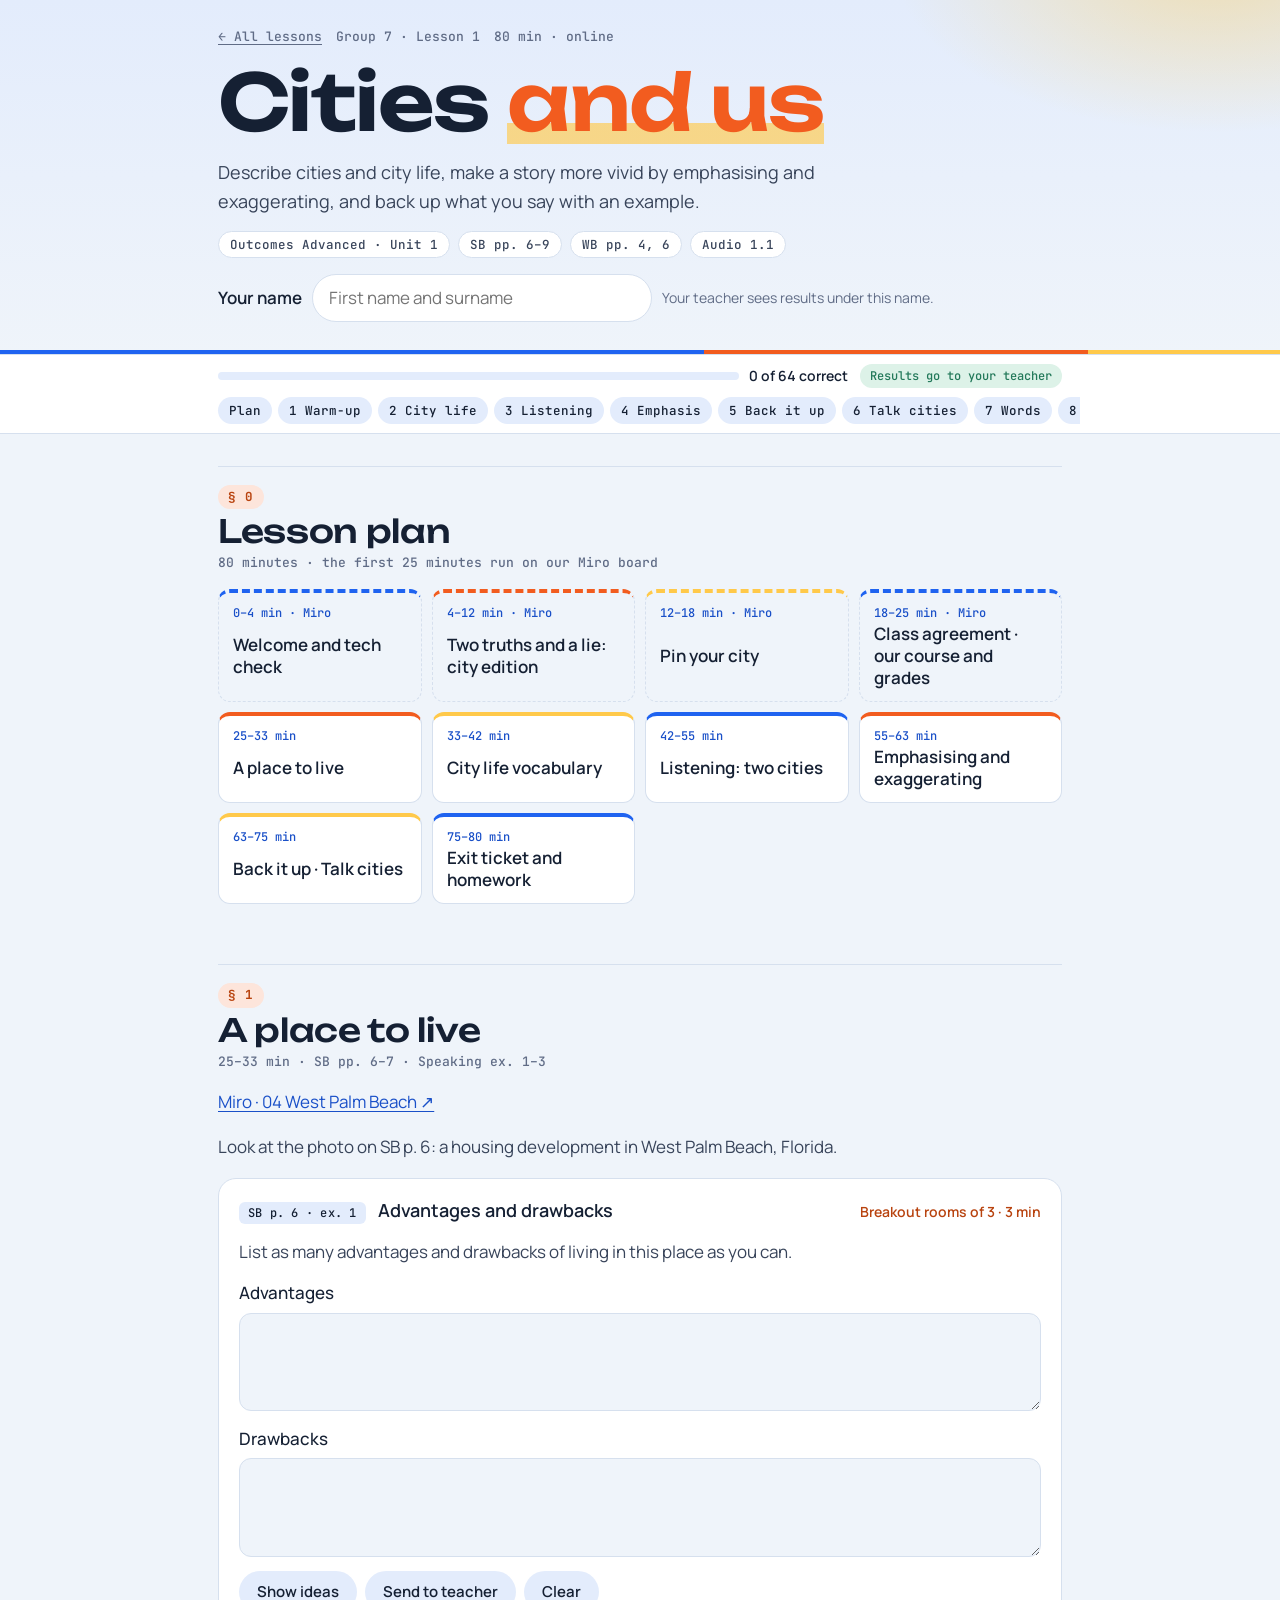
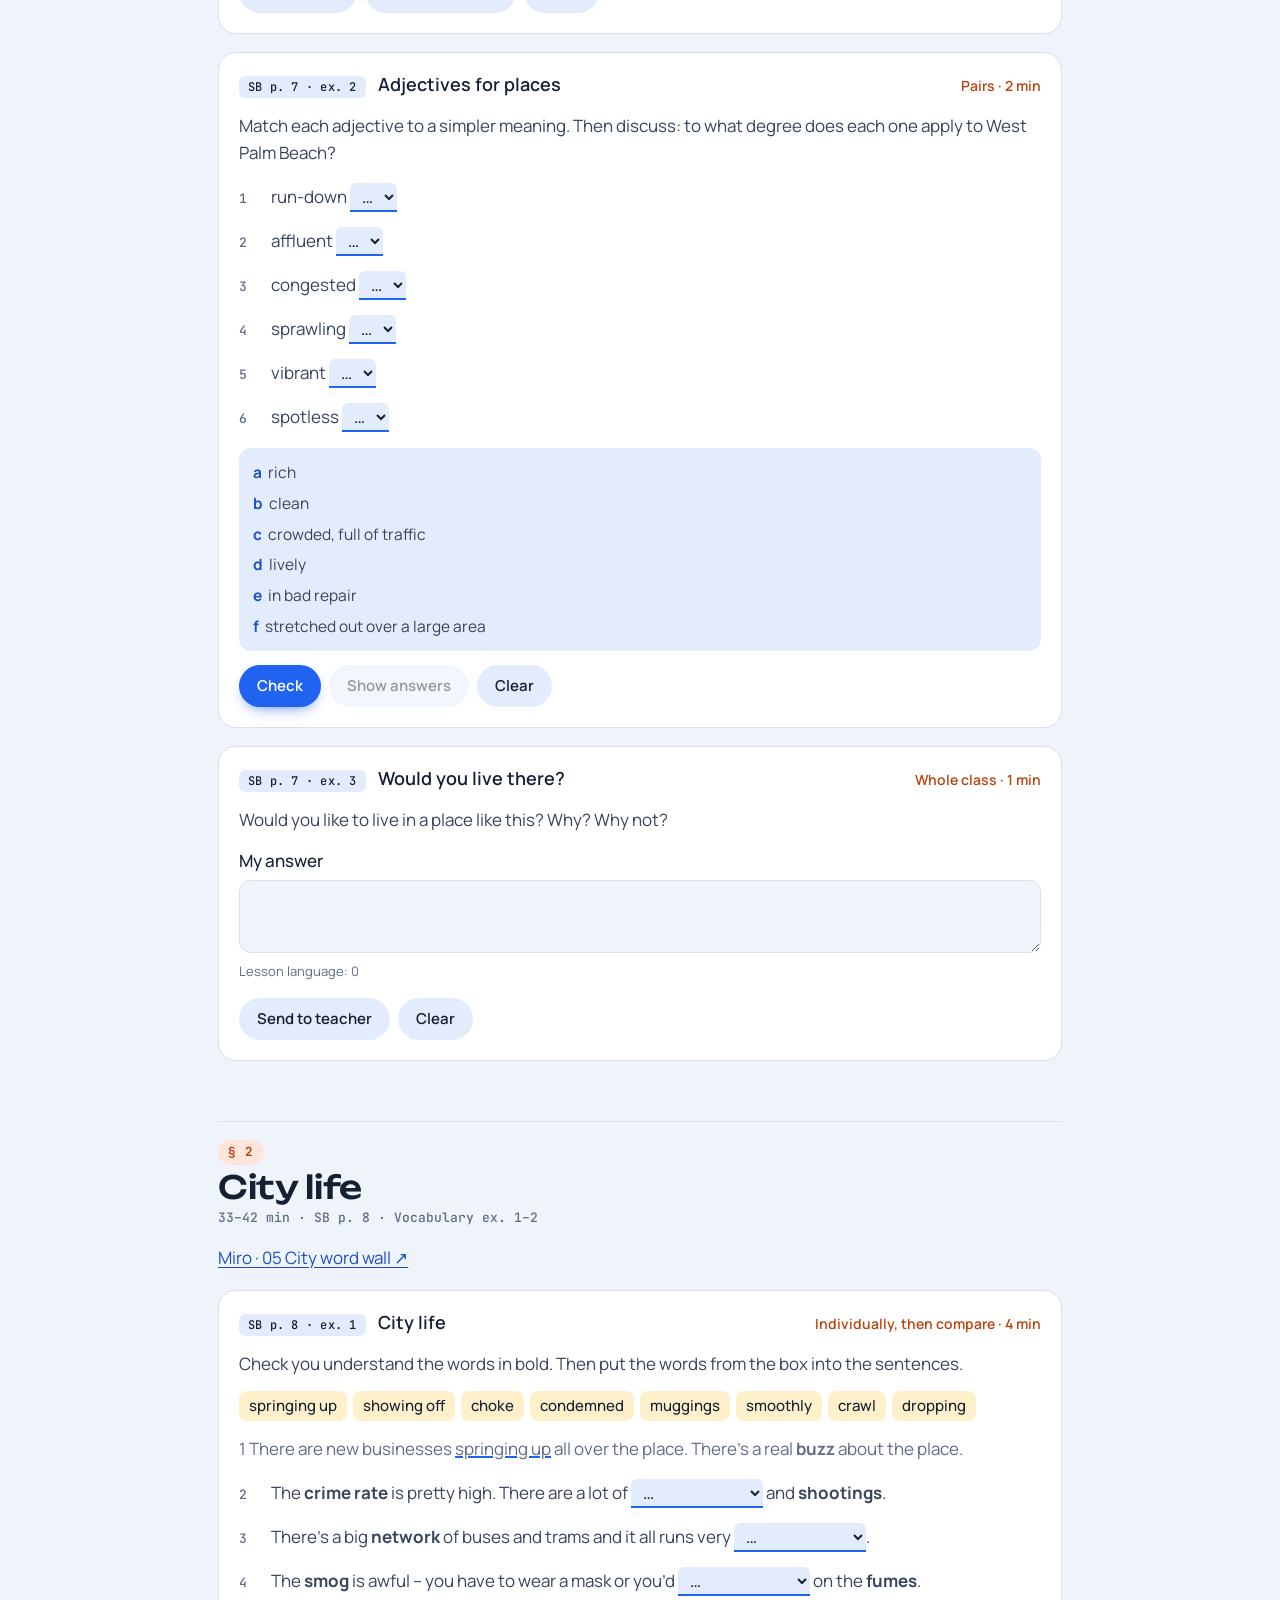
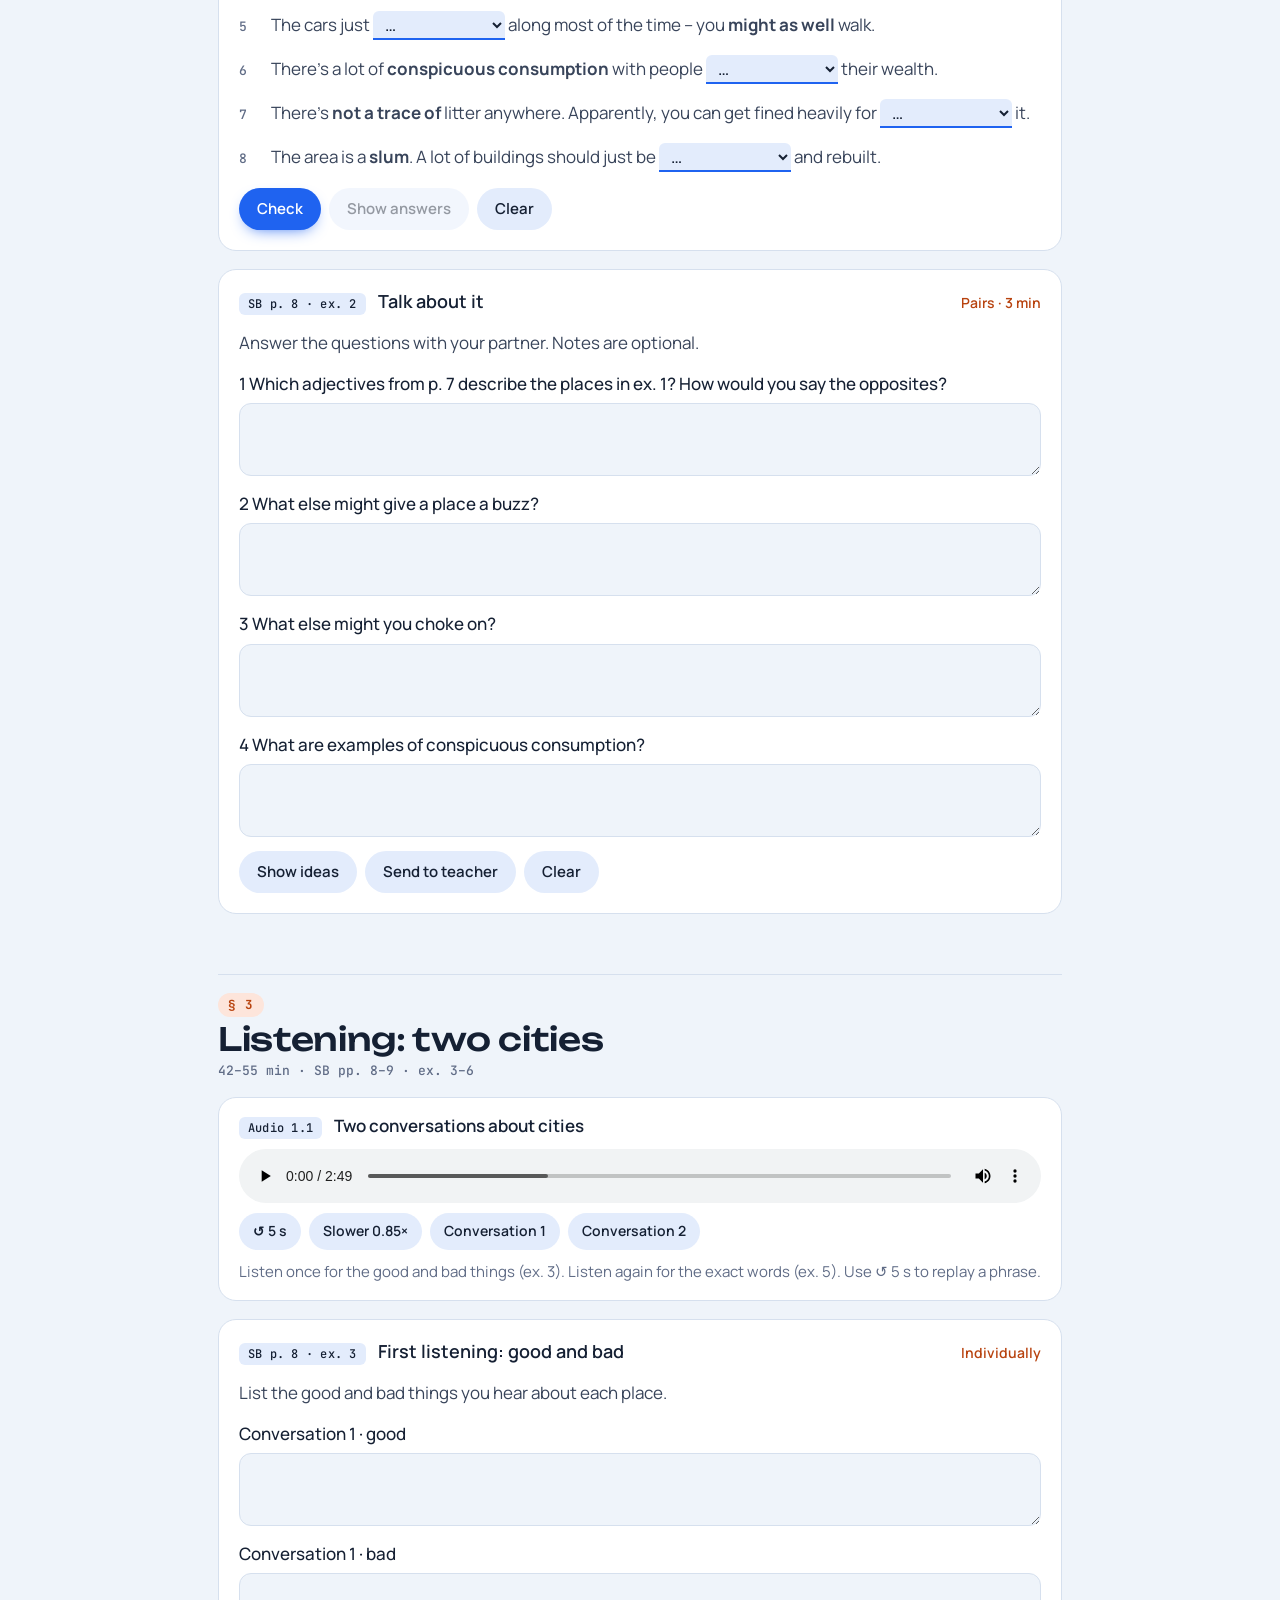
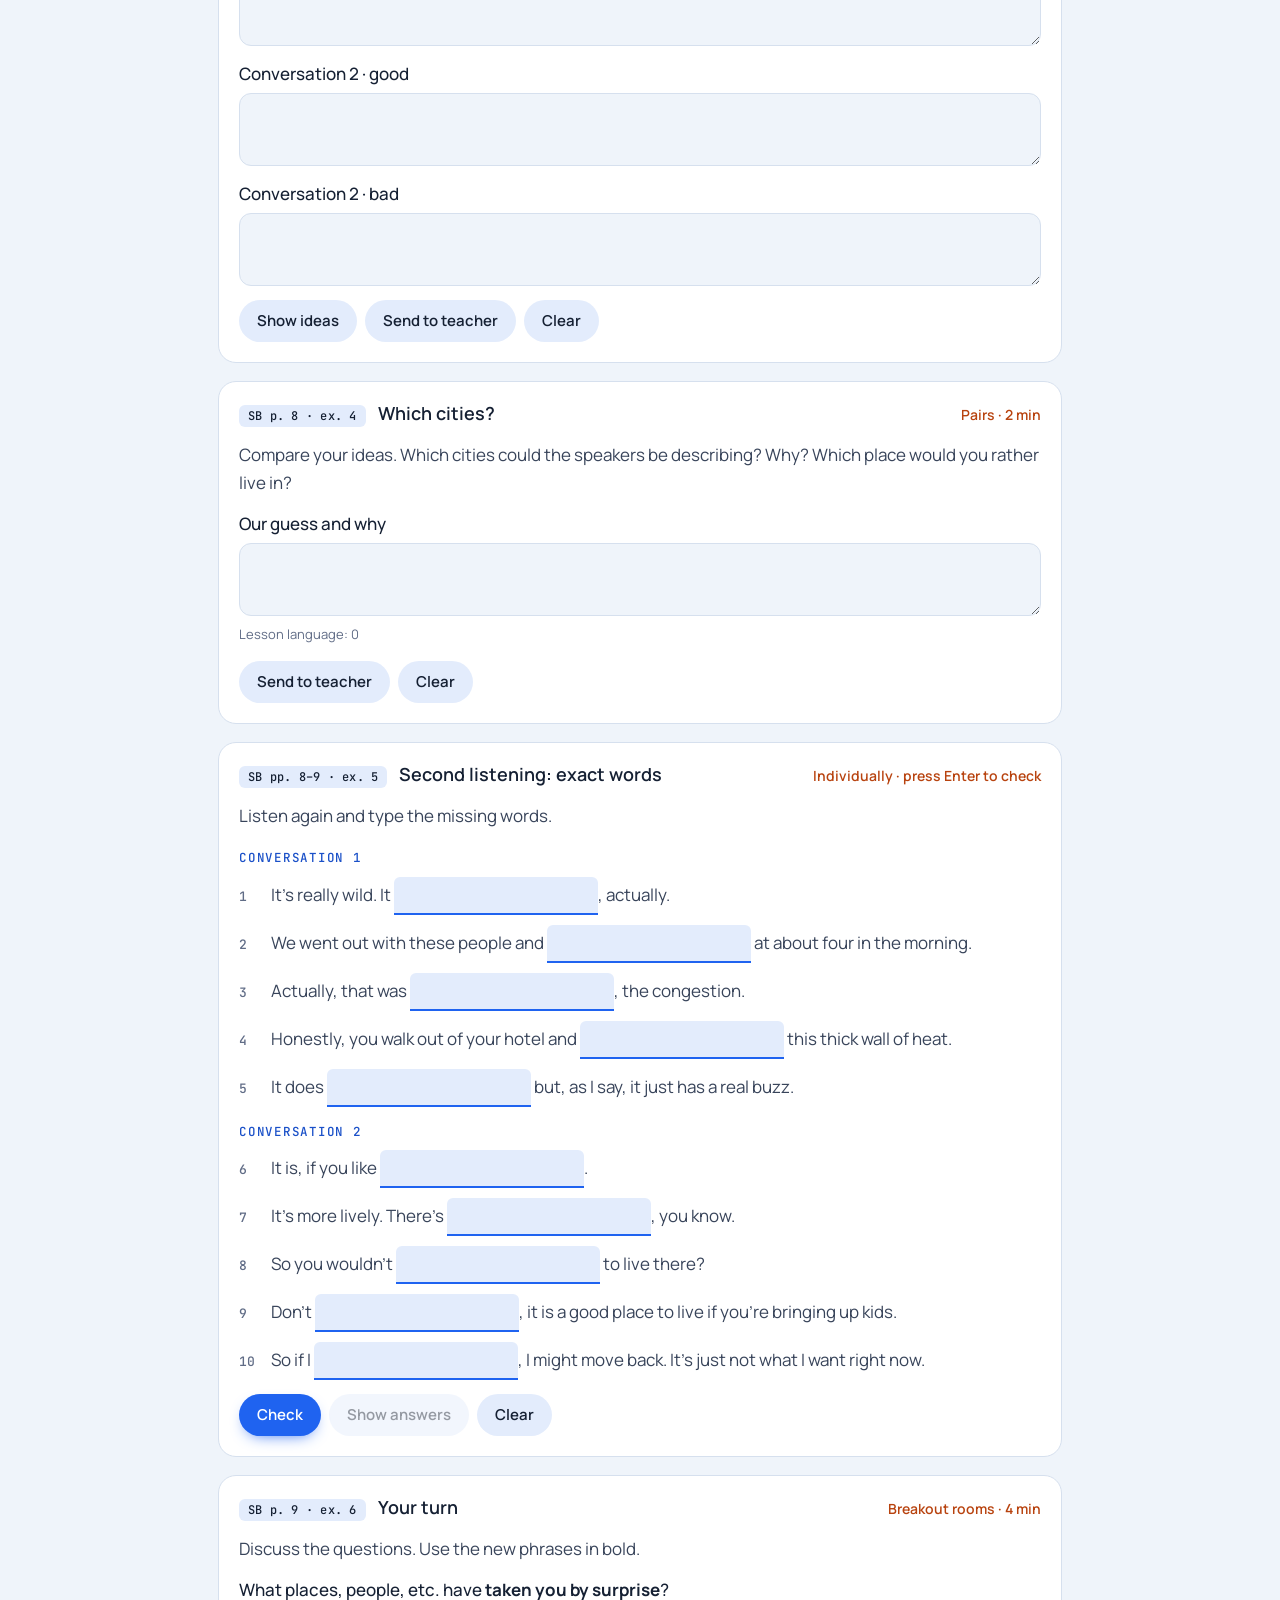
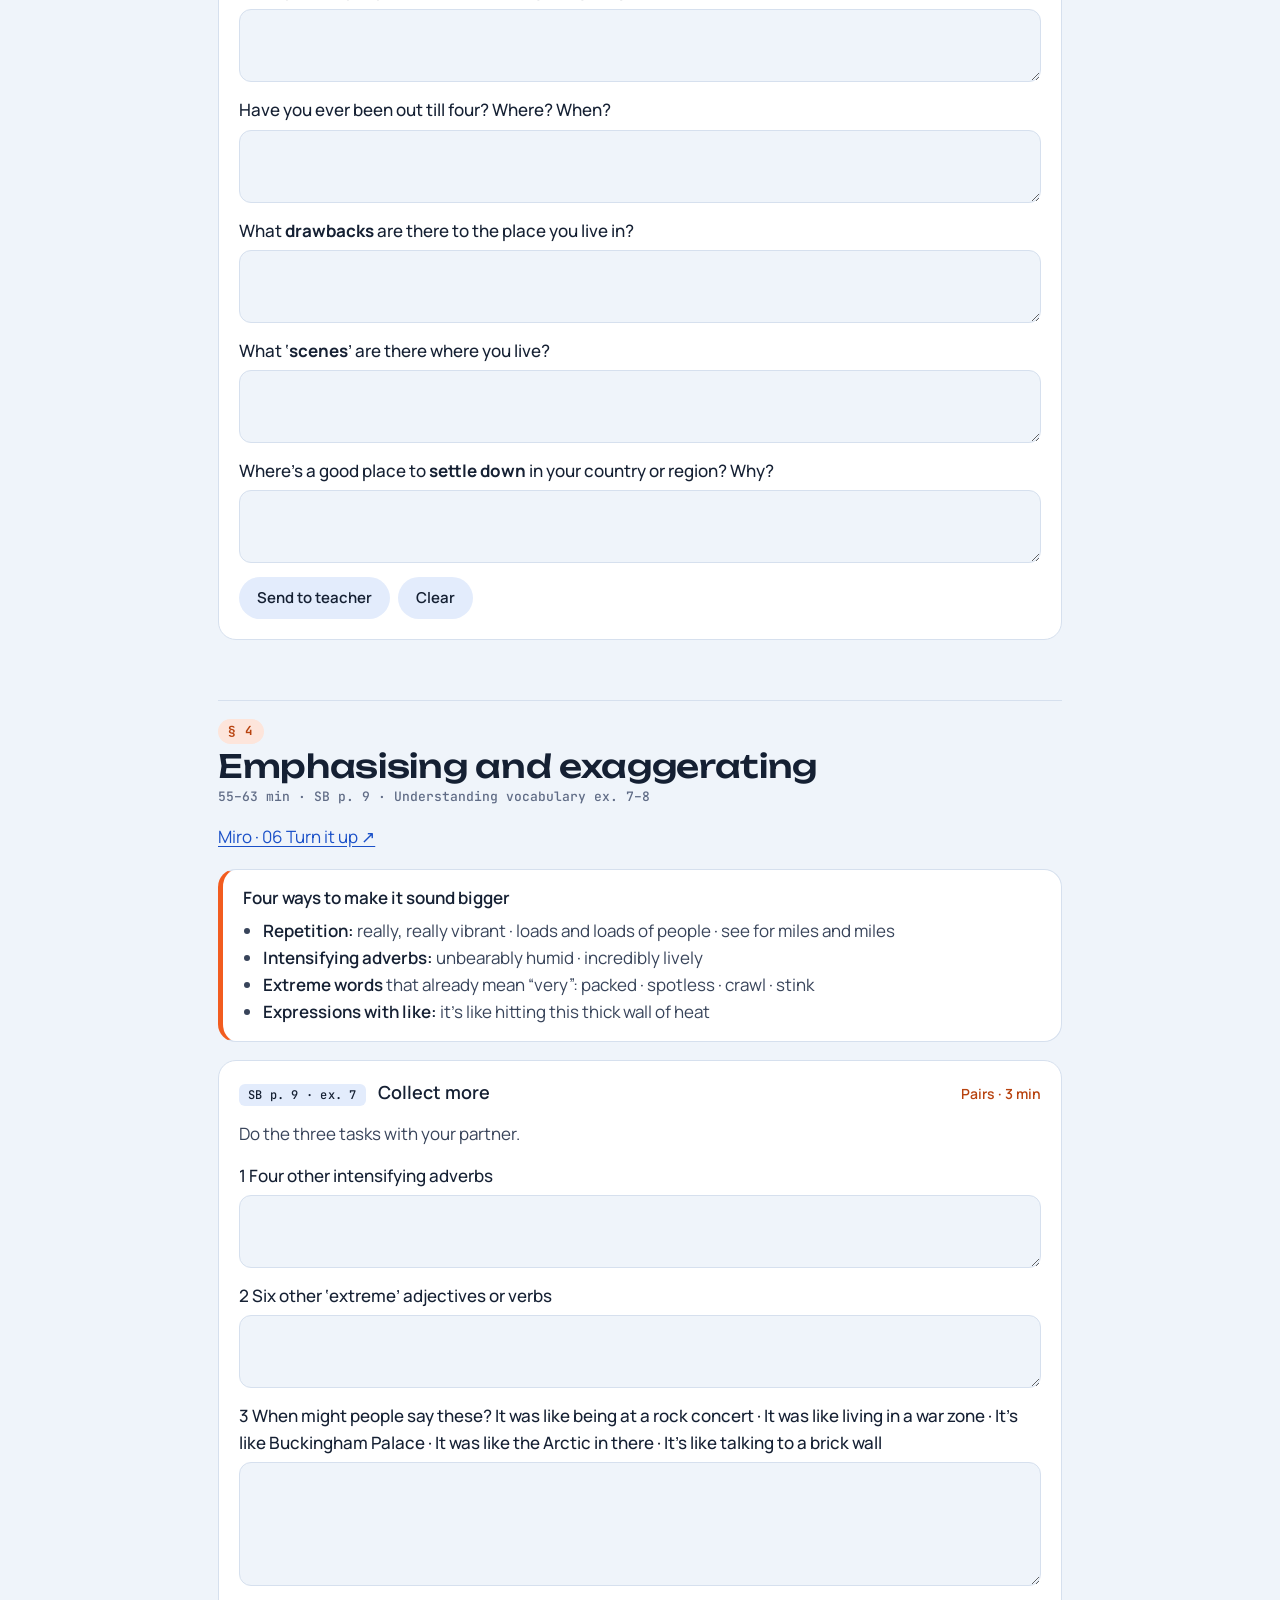
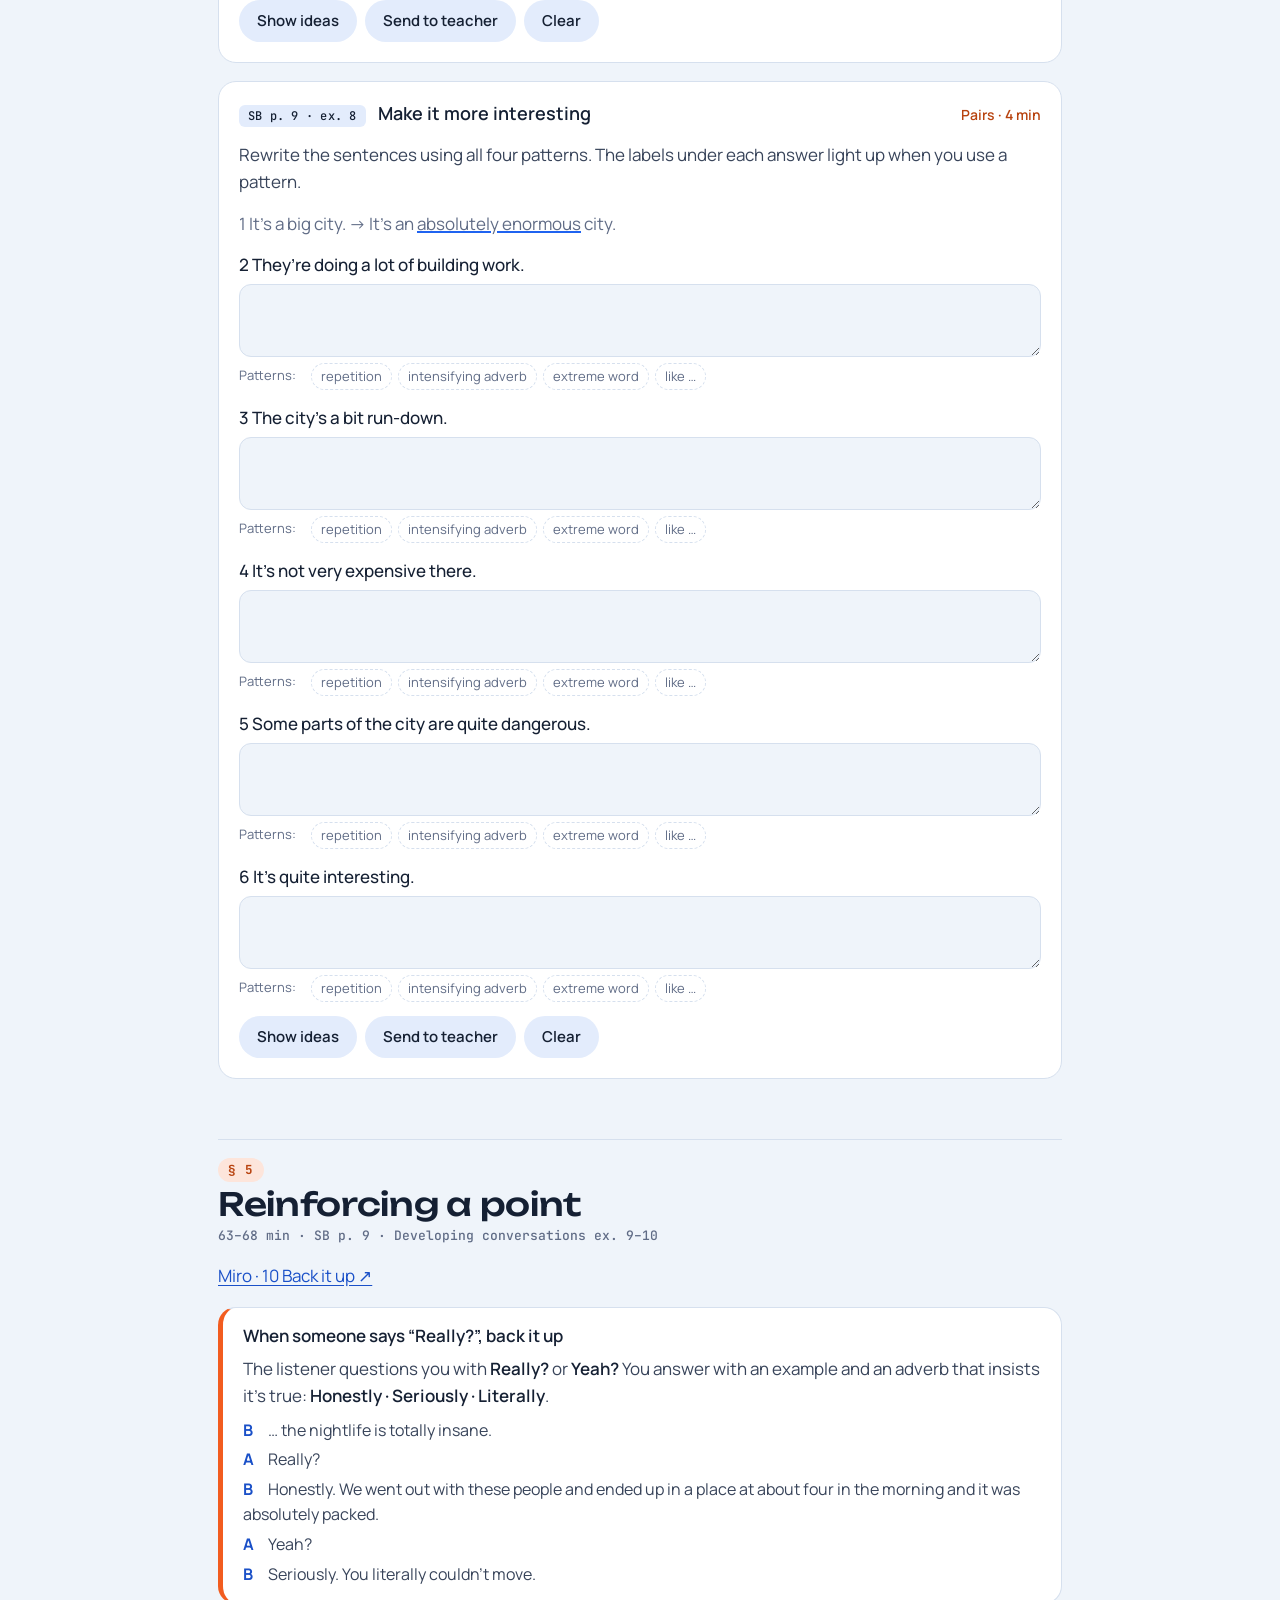
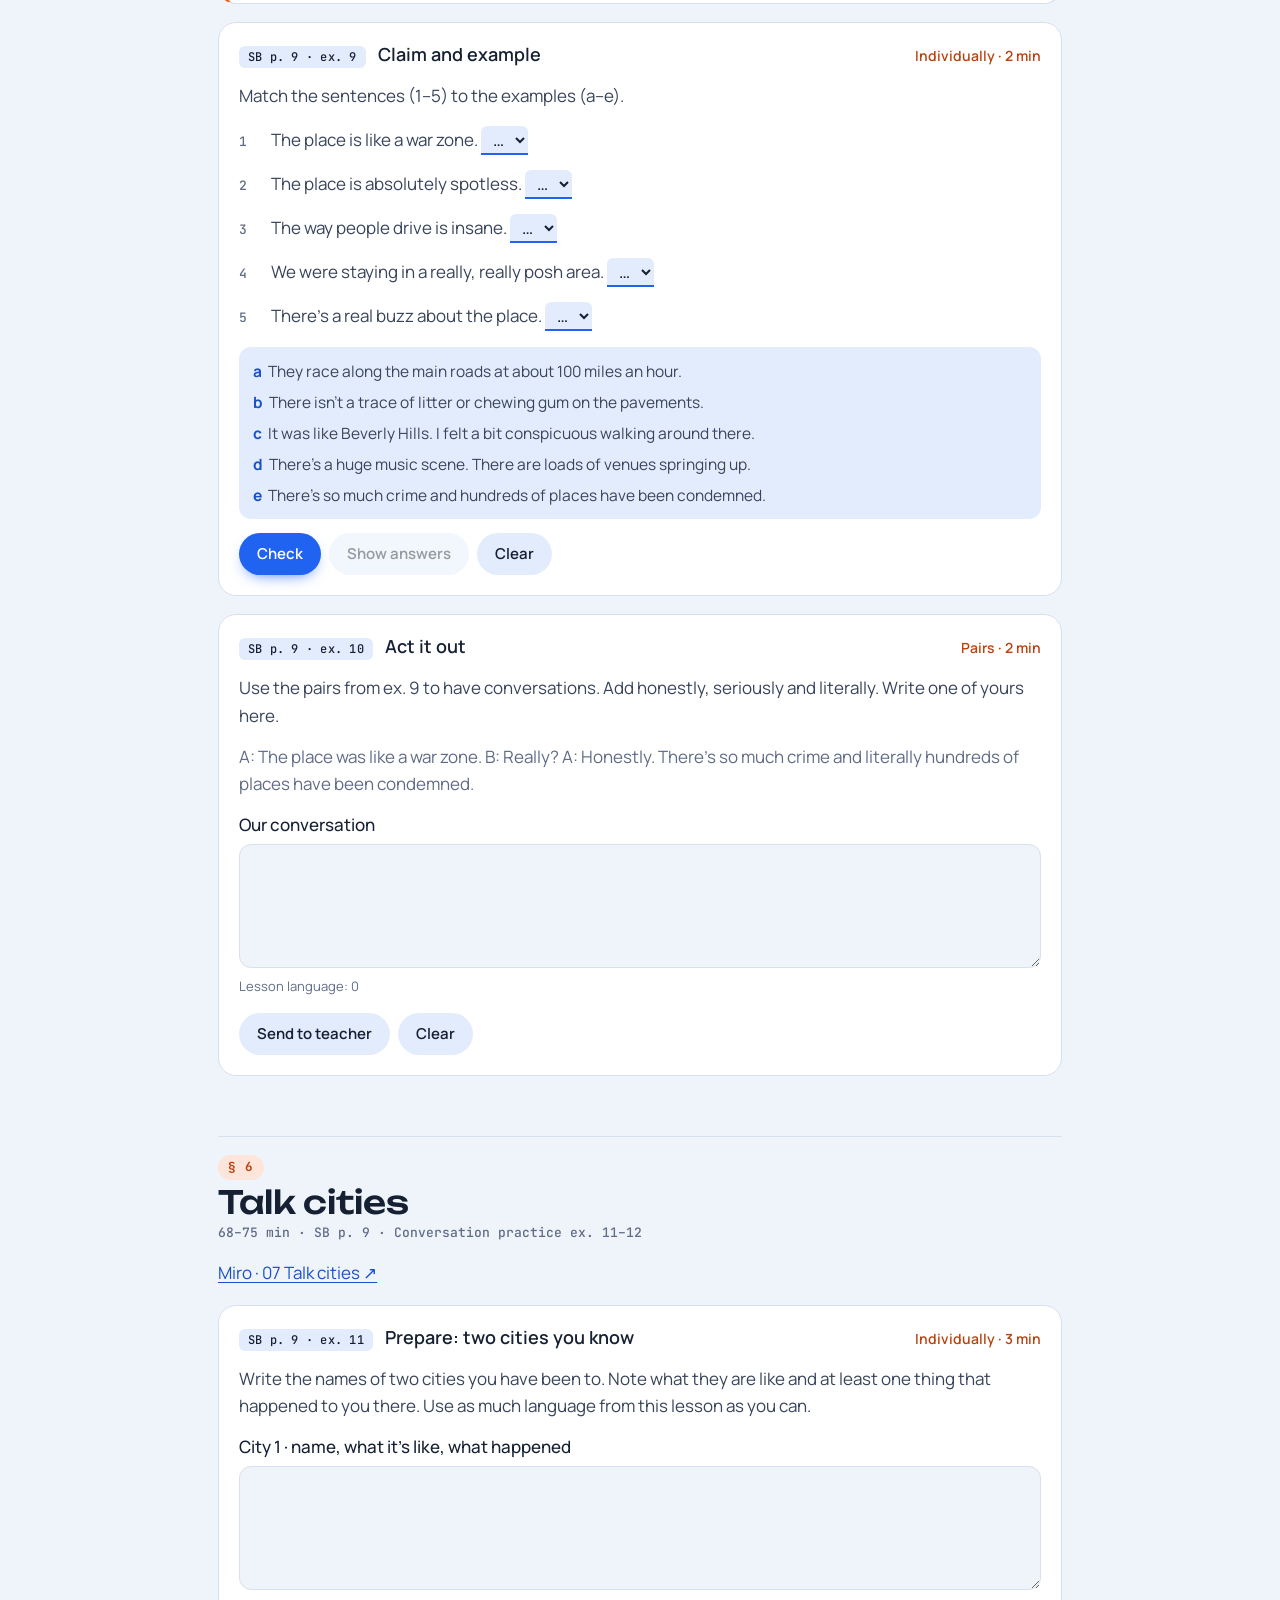
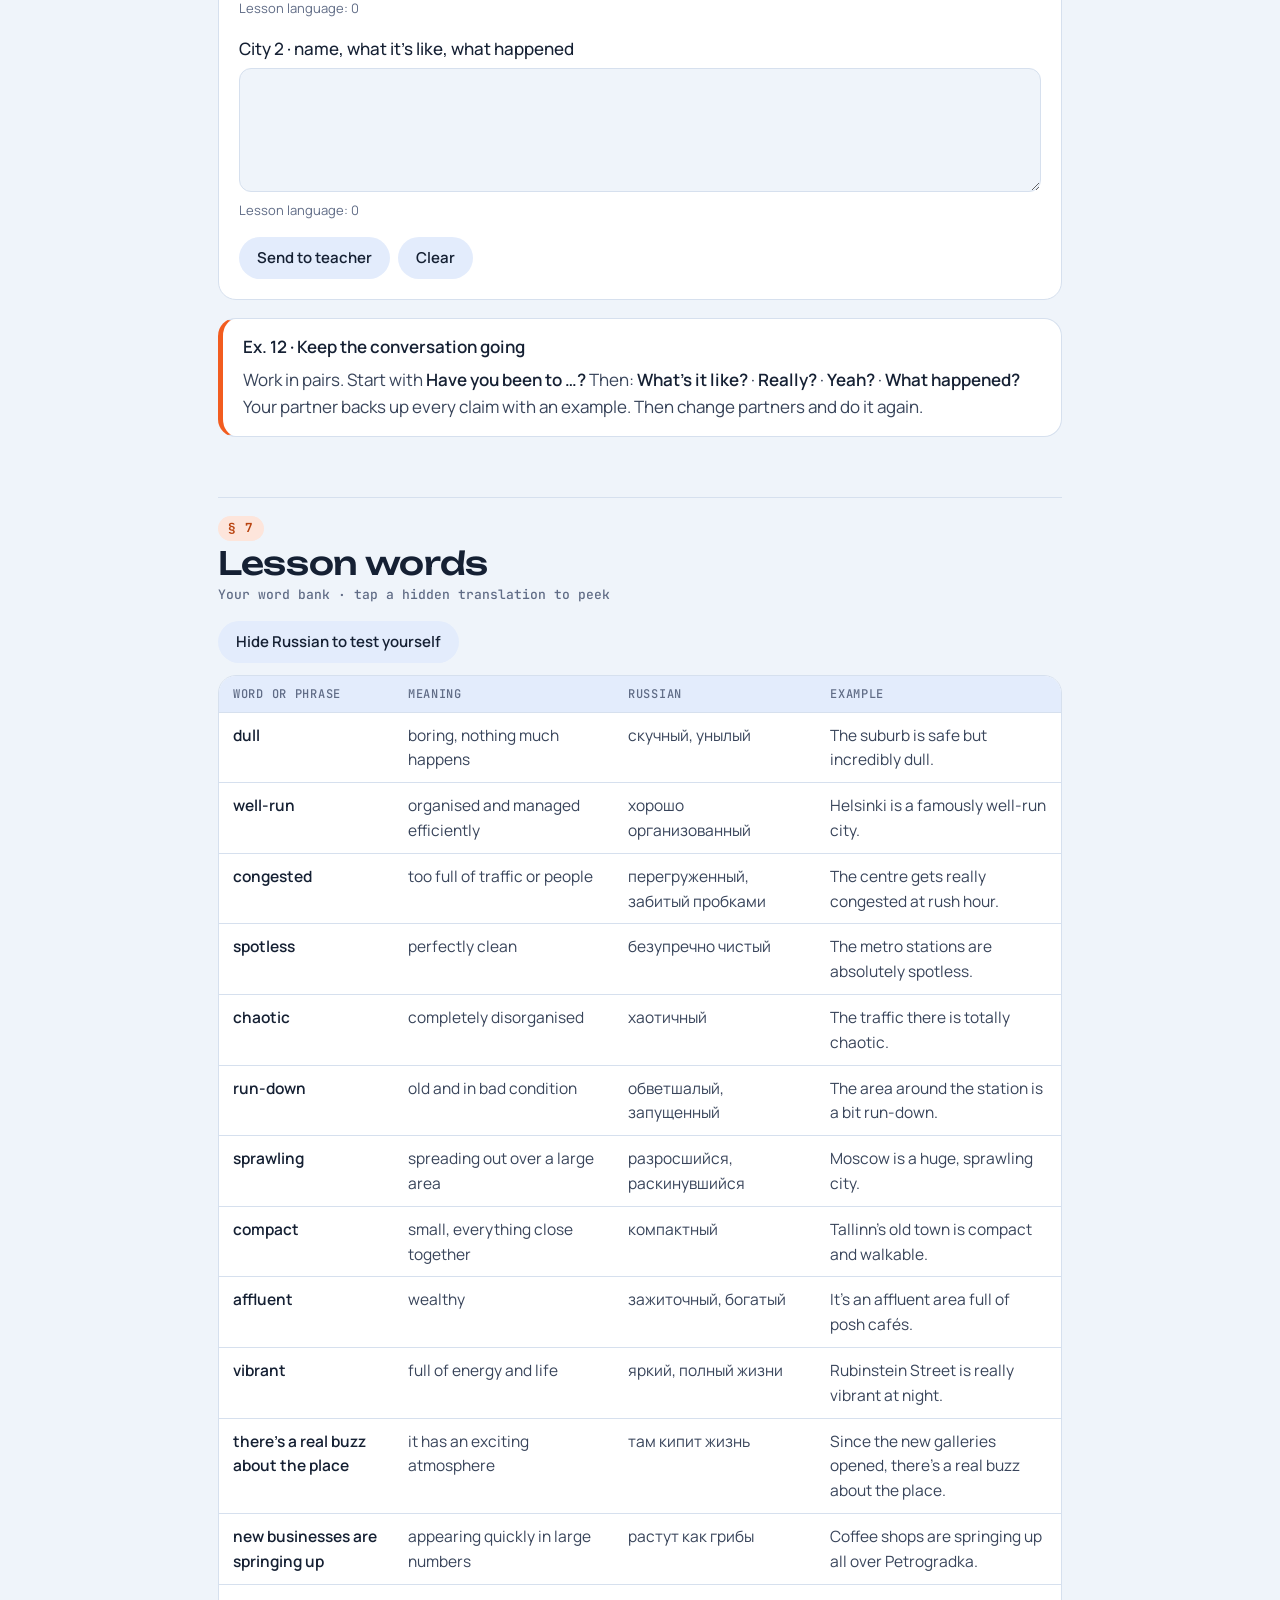
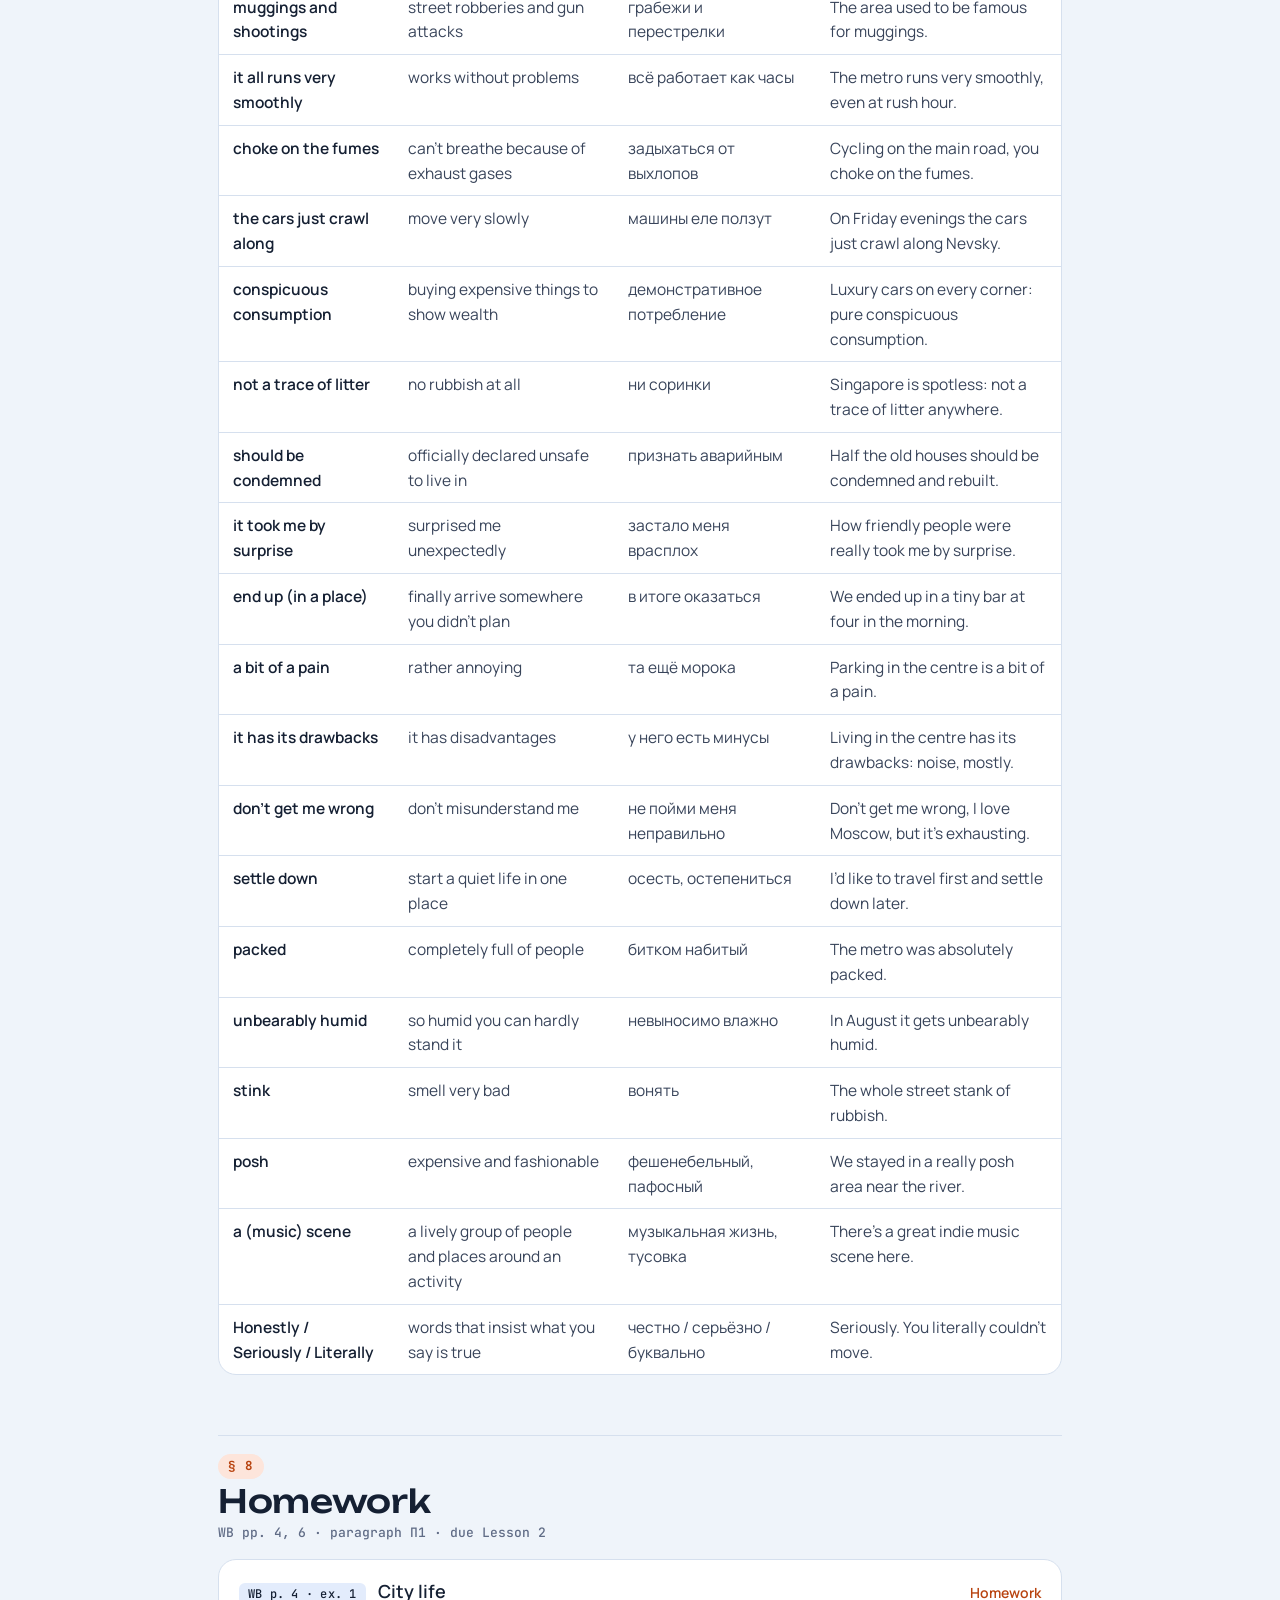
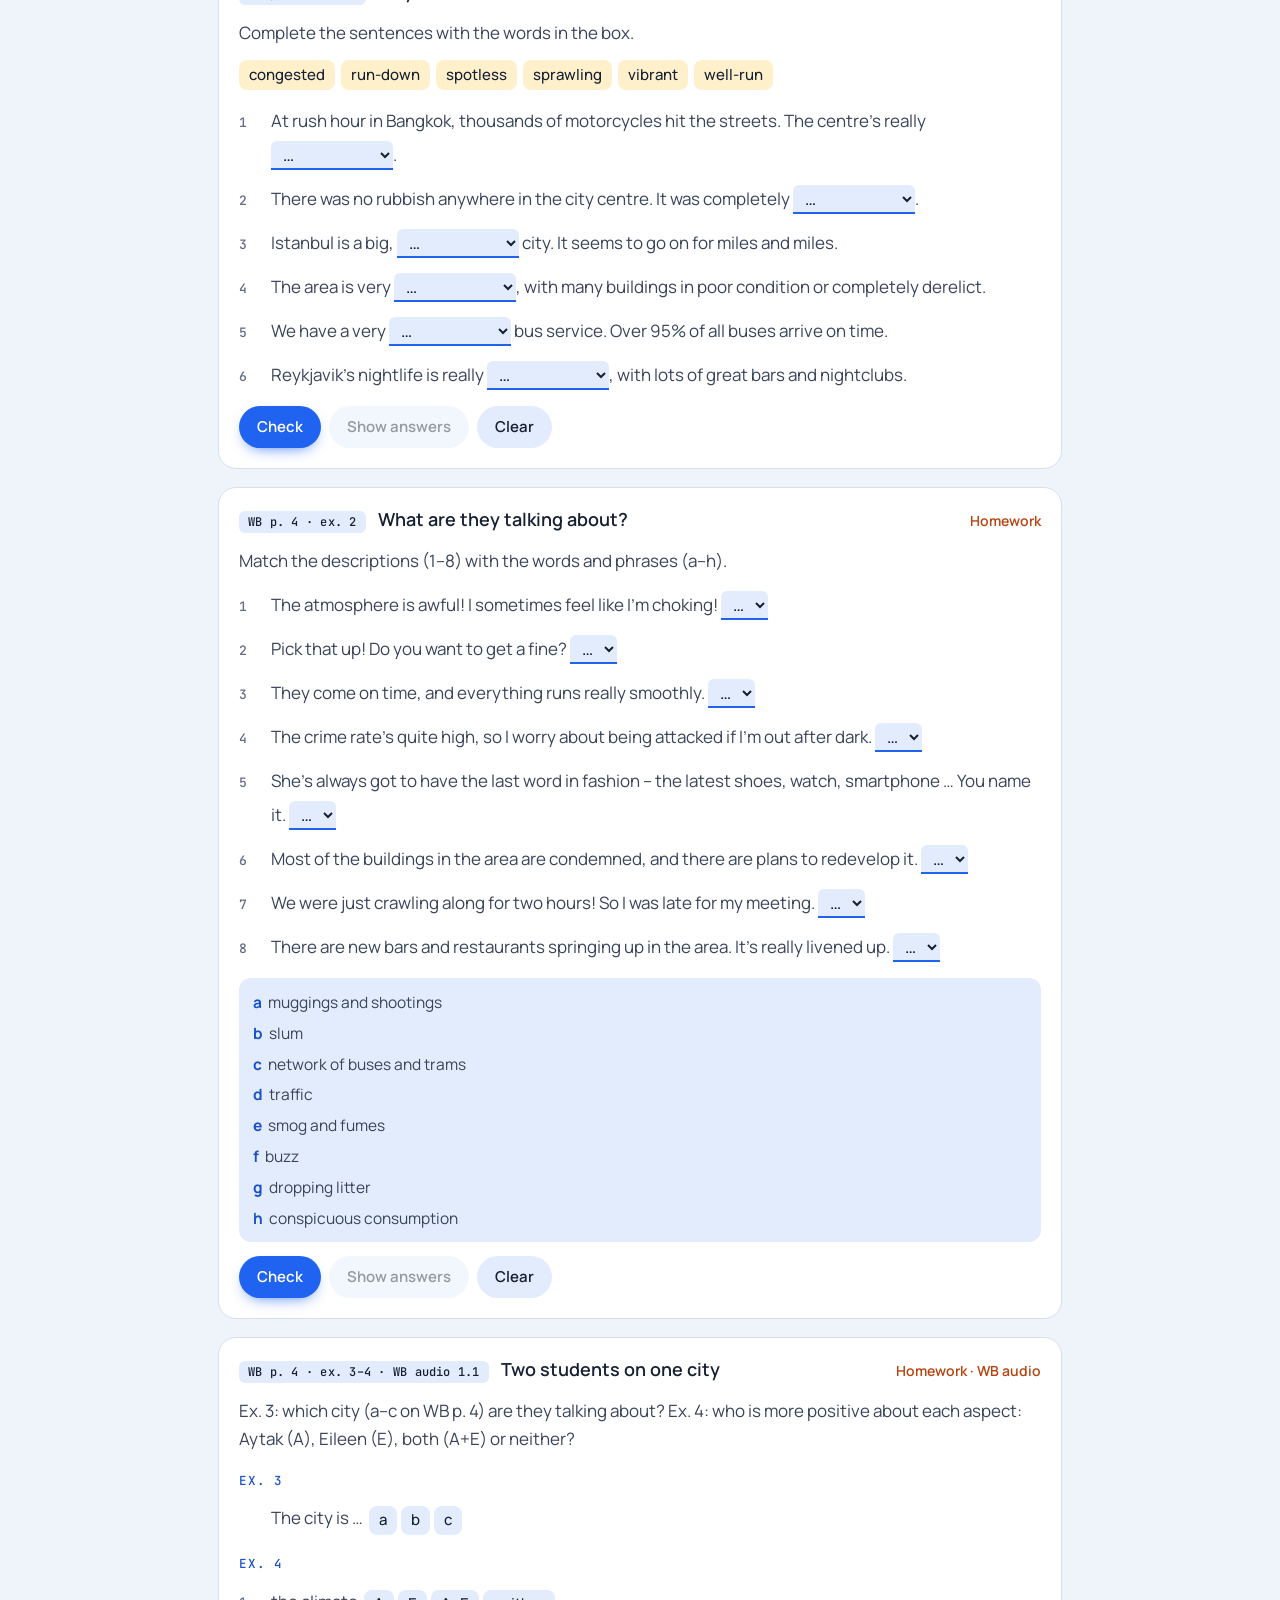
==== commit 7ef7e1bd: "Lesson 4, Listening section: replace audio 9 with audio 10 (the lecture on culture and identity) Co-" ====
--- a/lessons/01-cities/index.html
+++ b/lessons/01-cities/index.html
@@ -8,13 +8,13 @@
 <link rel="preconnect" href="https://fonts.googleapis.com">
 <link rel="preconnect" href="https://fonts.gstatic.com" crossorigin>
 <link rel="stylesheet" href="https://fonts.googleapis.com/css2?family=Unbounded:wght@500;600&family=Manrope:wght@400;500;600;700&family=JetBrains+Mono:wght@500&display=swap">
-<link rel="stylesheet" href="../../assets/style.css?v=202611121239">
+<link rel="stylesheet" href="../../assets/style.css?v=202611121250">
 </head>
 <body>
 <div id="app"><noscript>This lesson needs JavaScript switched on.</noscript></div>
-<script src="../../assets/config.js?v=202611121239"></script>
-<script src="../../assets/course.js?v=202611121239"></script>
-<script src="lesson.js?v=202611121239"></script>
-<script src="../../assets/engine.js?v=202611121239"></script>
+<script src="../../assets/config.js?v=202611121250"></script>
+<script src="../../assets/course.js?v=202611121250"></script>
+<script src="lesson.js?v=202611121250"></script>
+<script src="../../assets/engine.js?v=202611121250"></script>
 </body>
 </html>
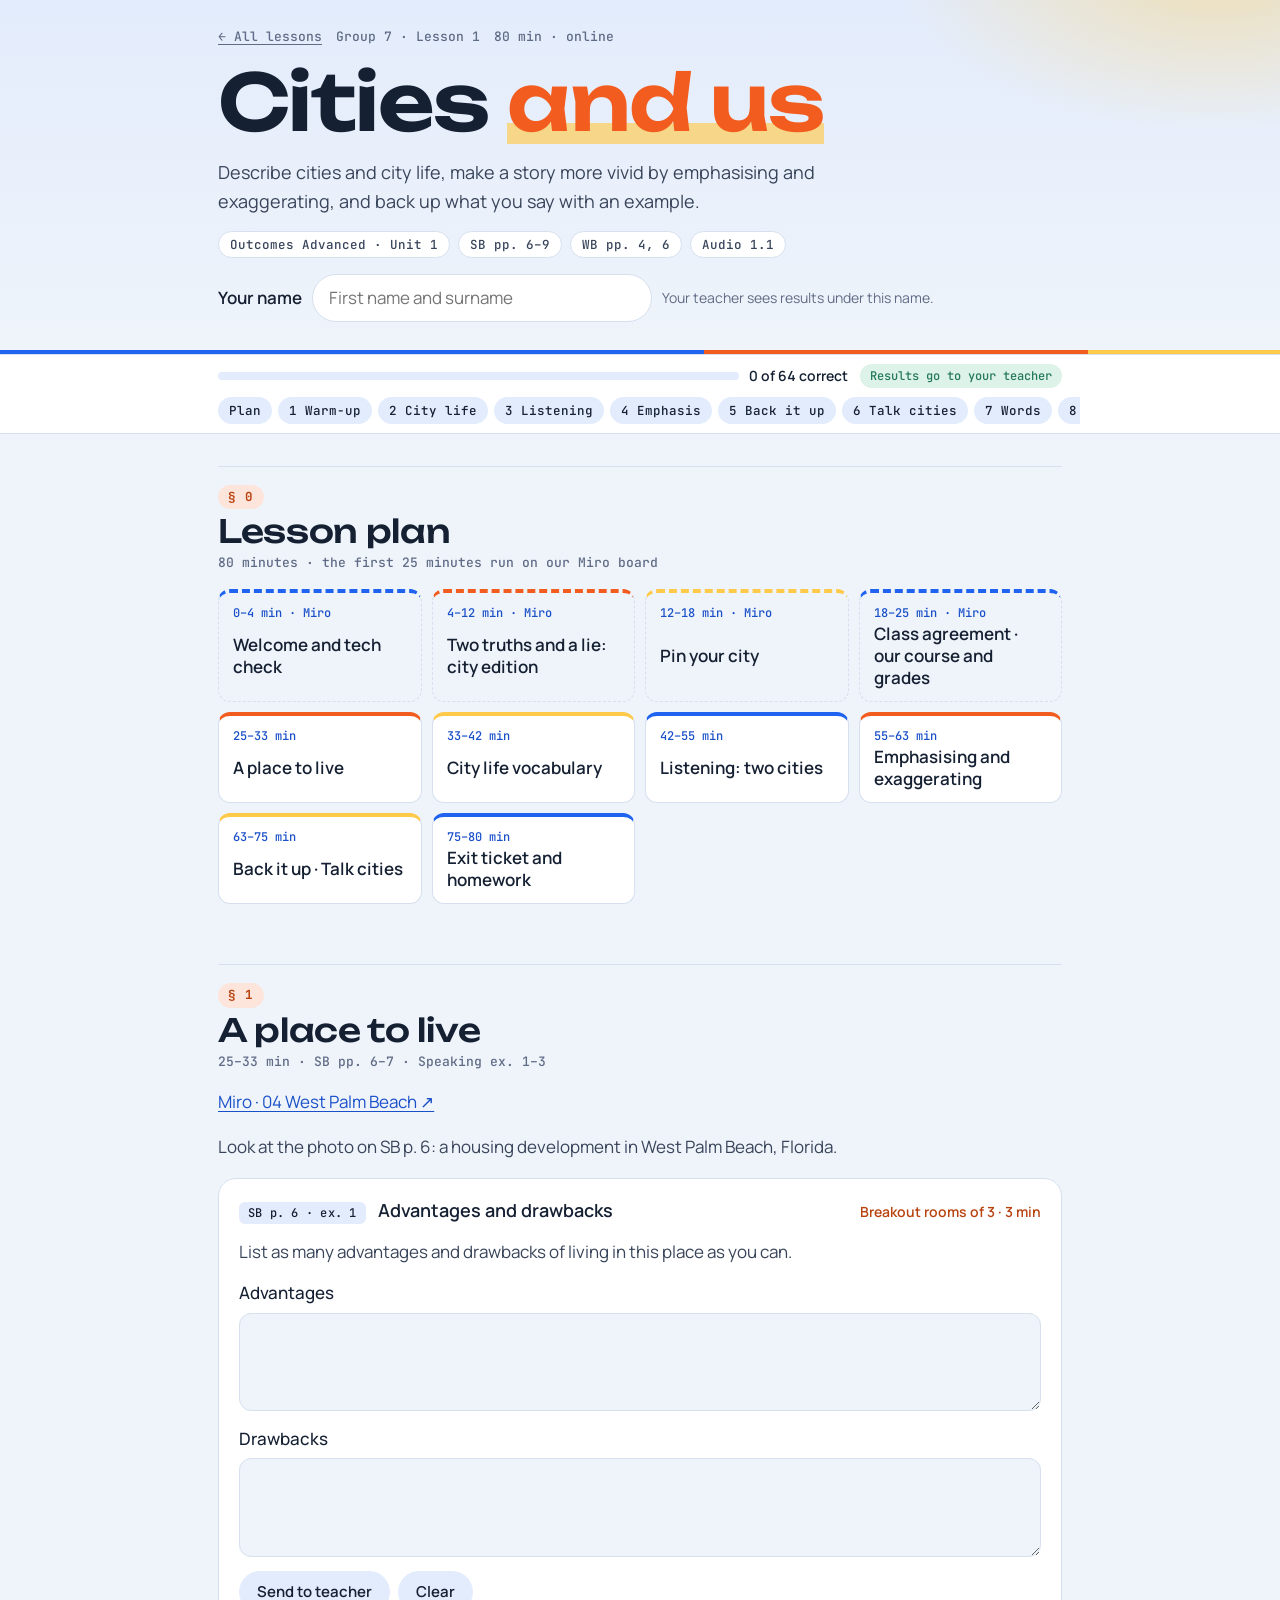
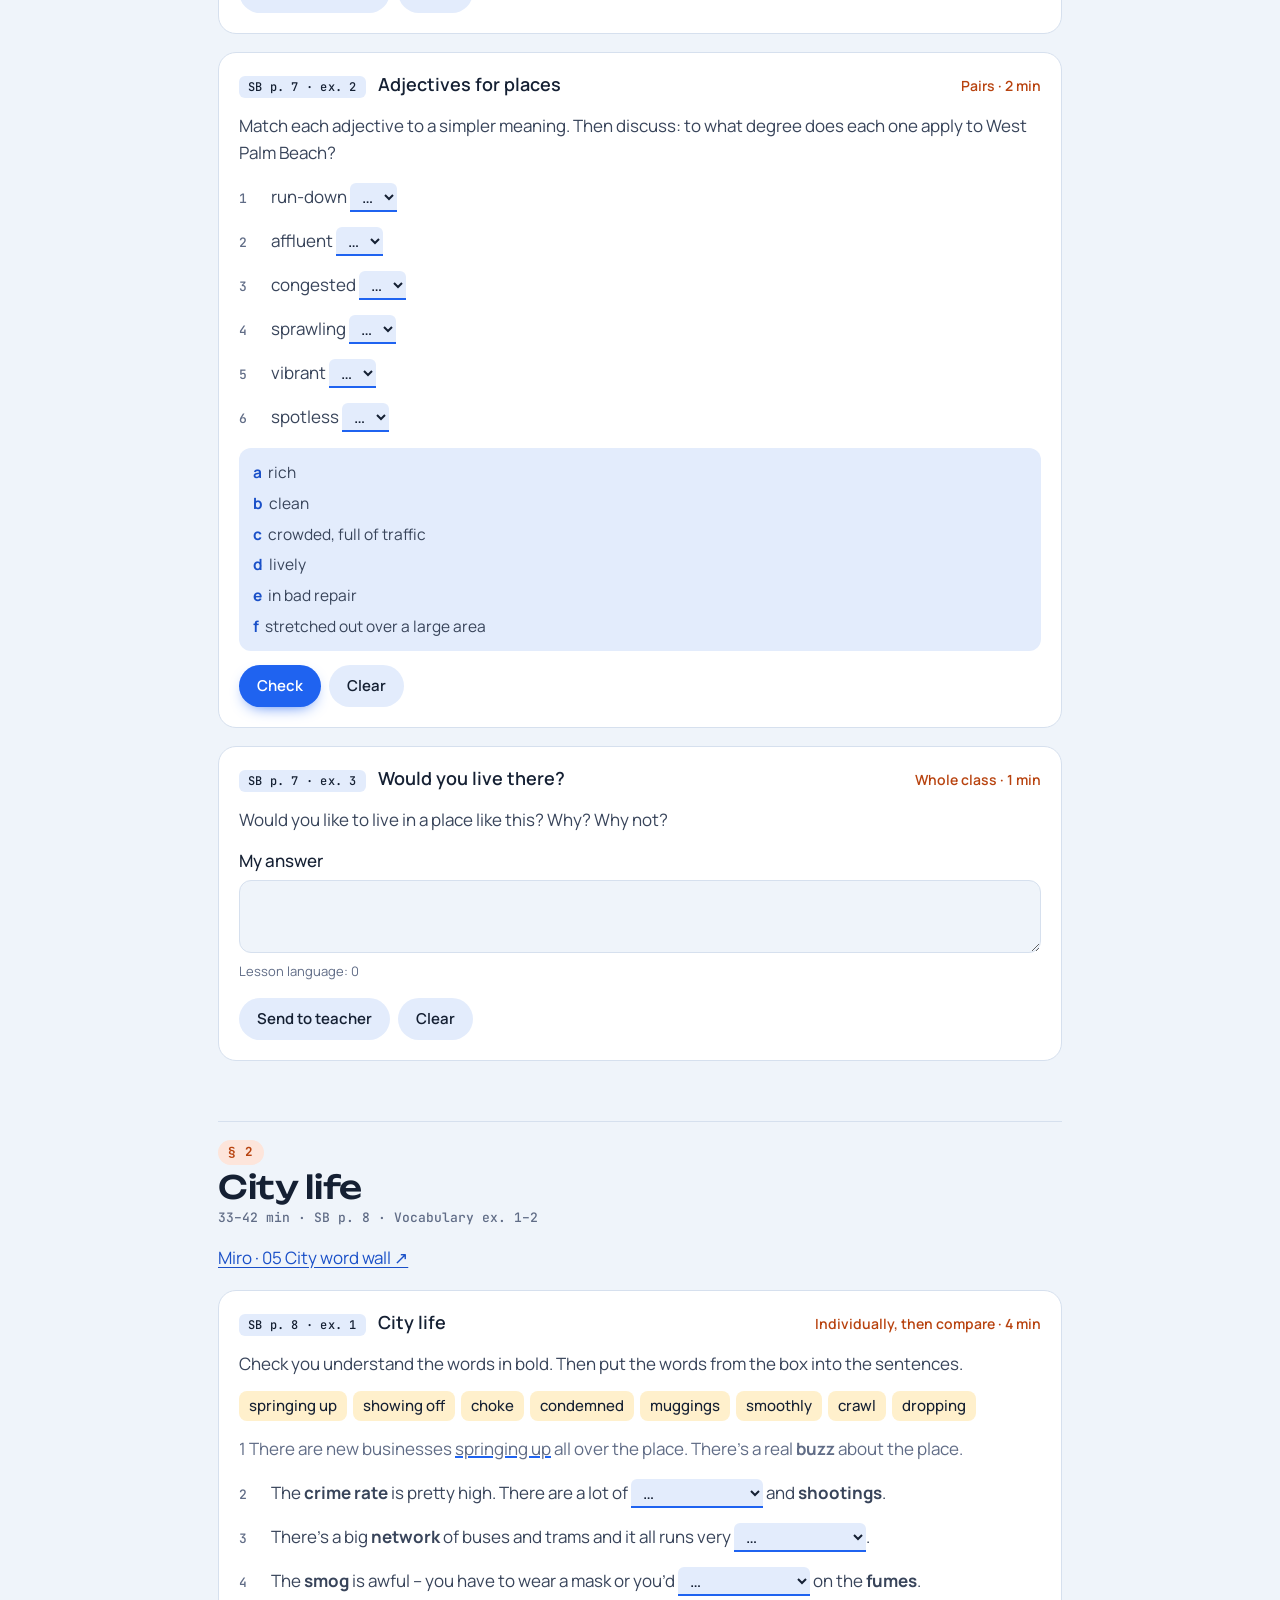
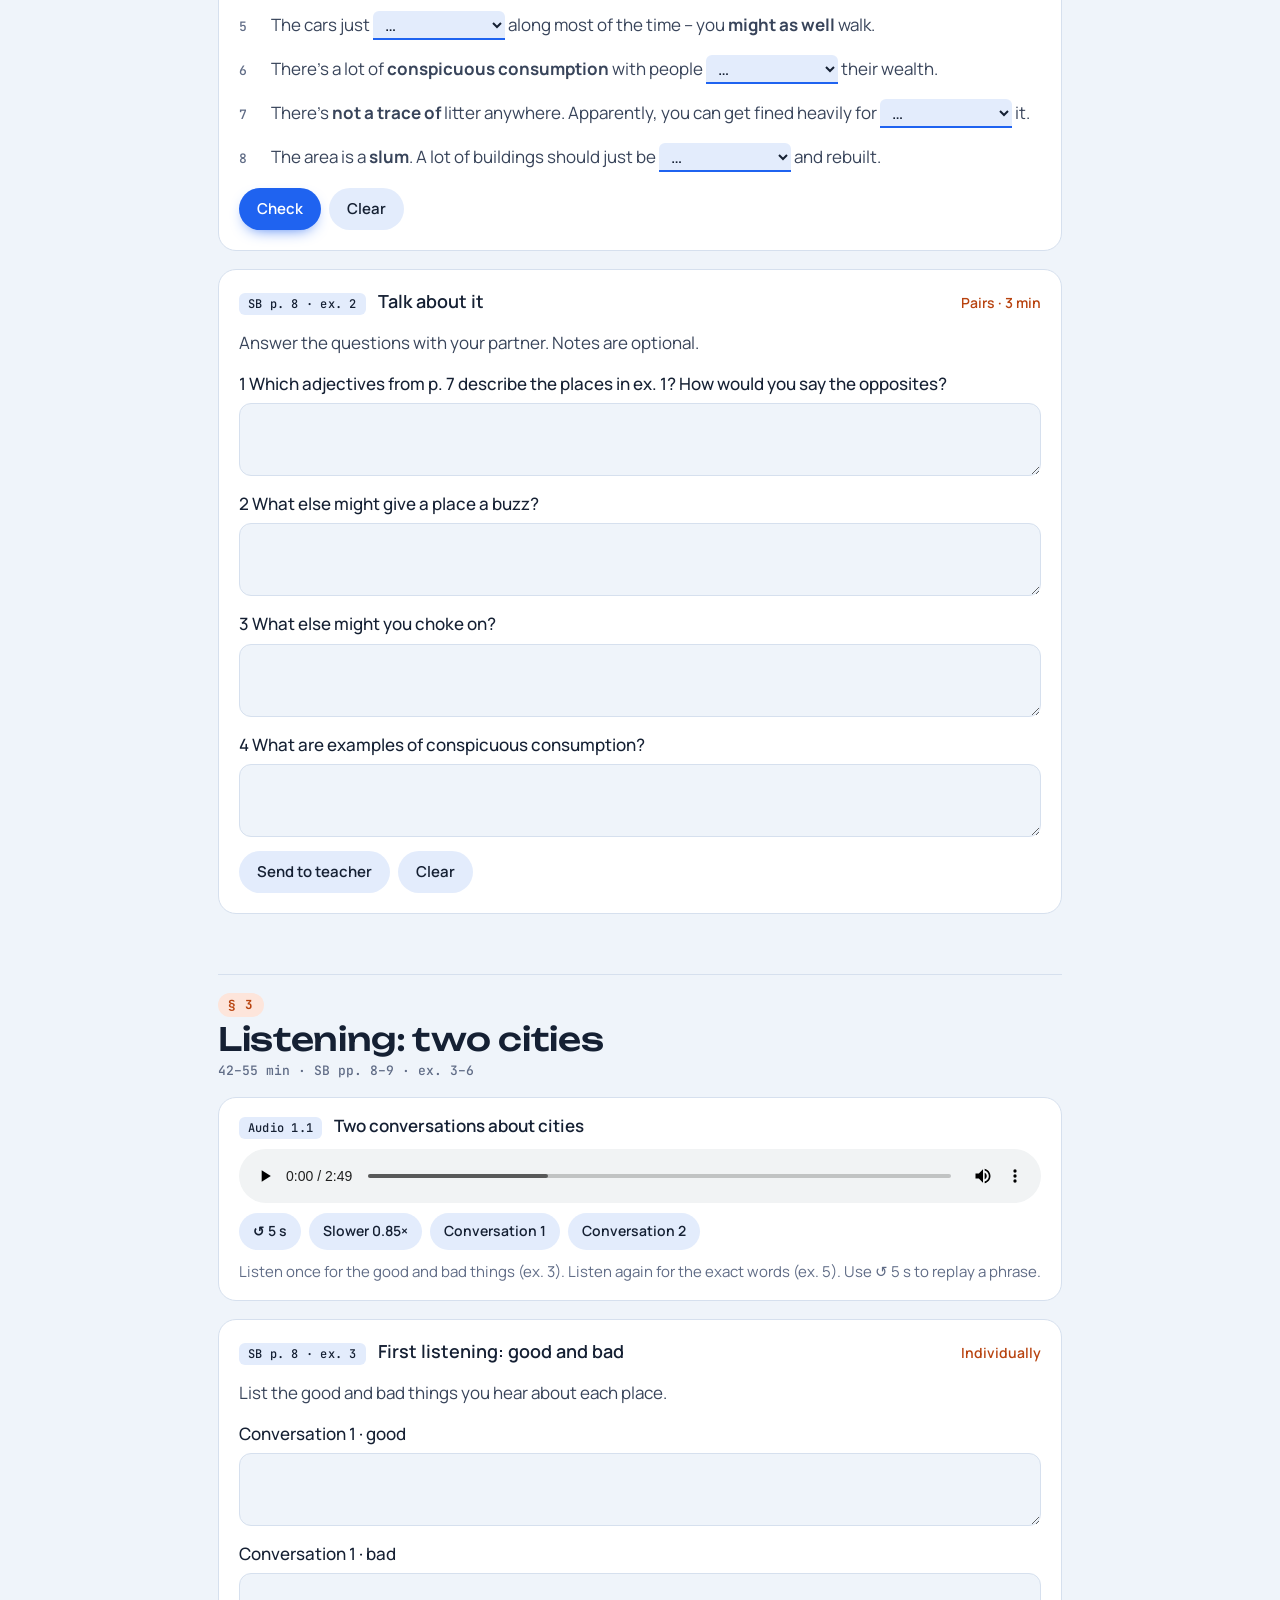
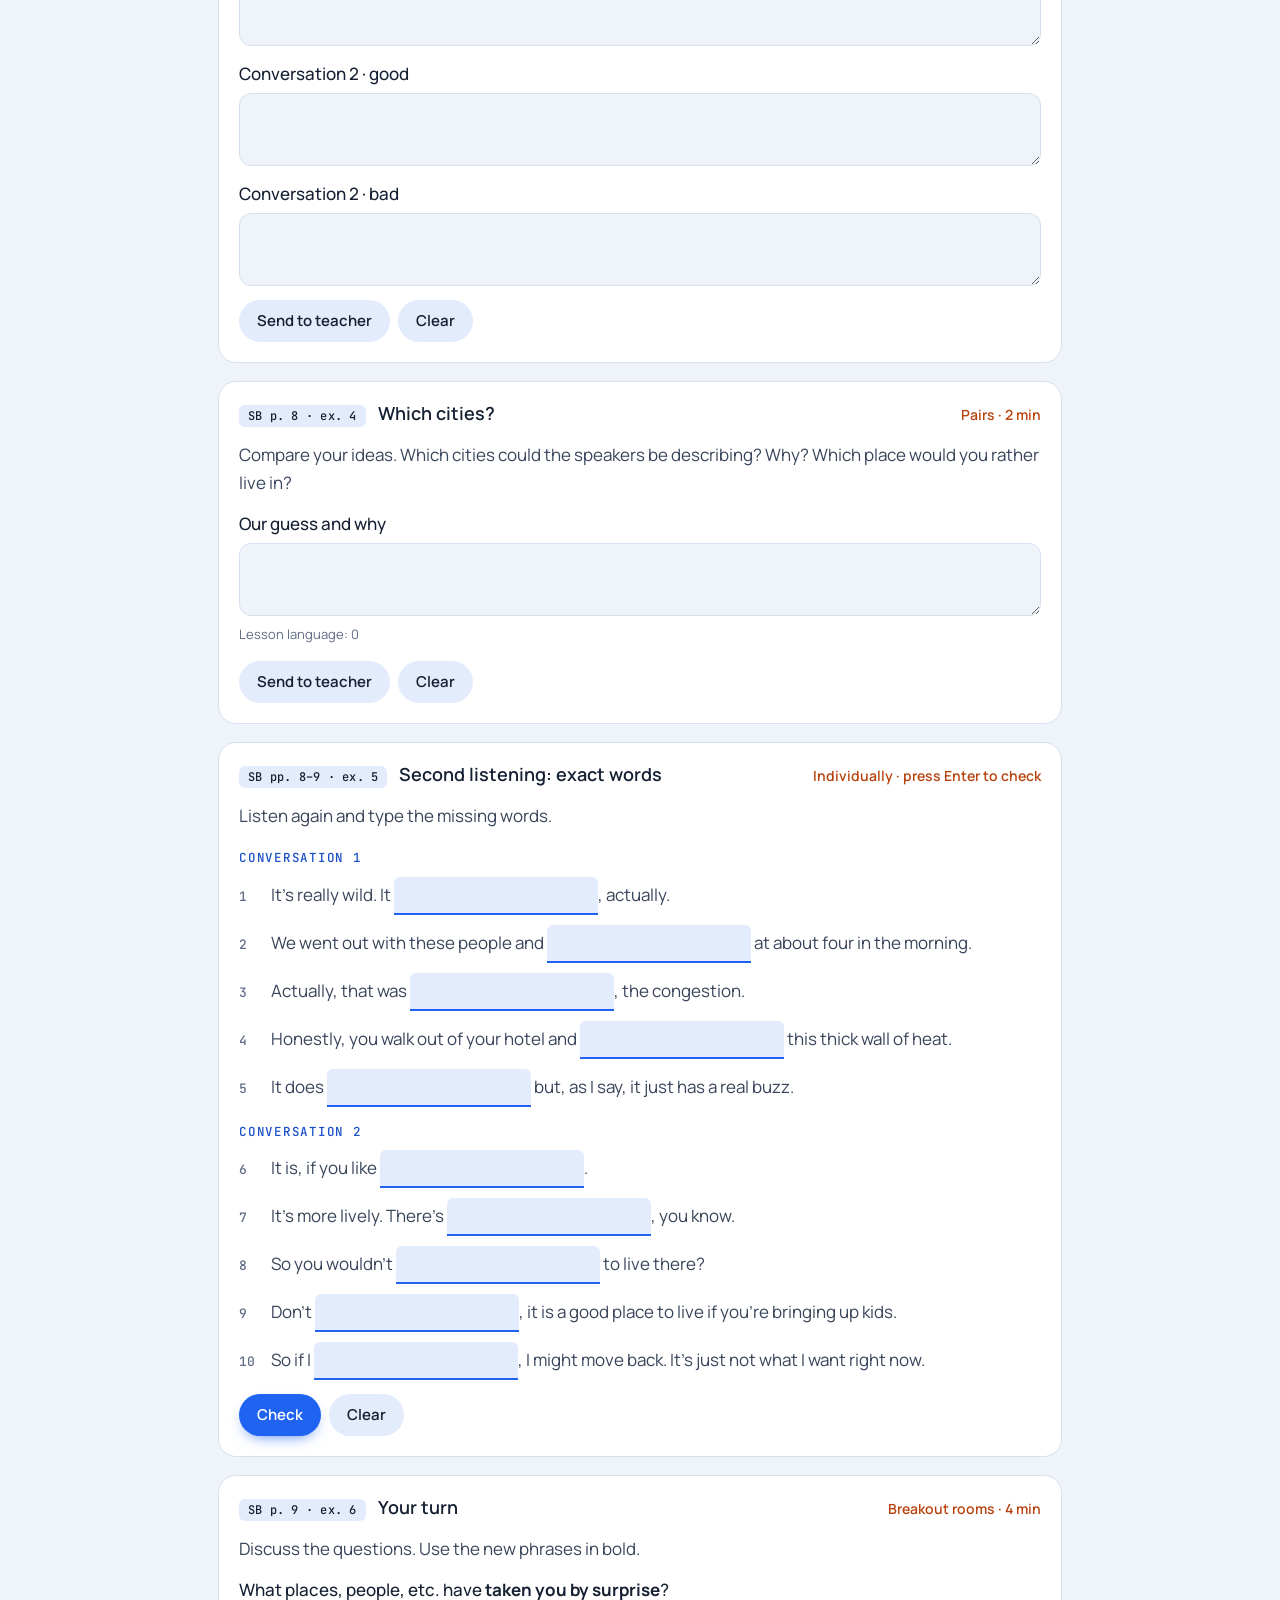
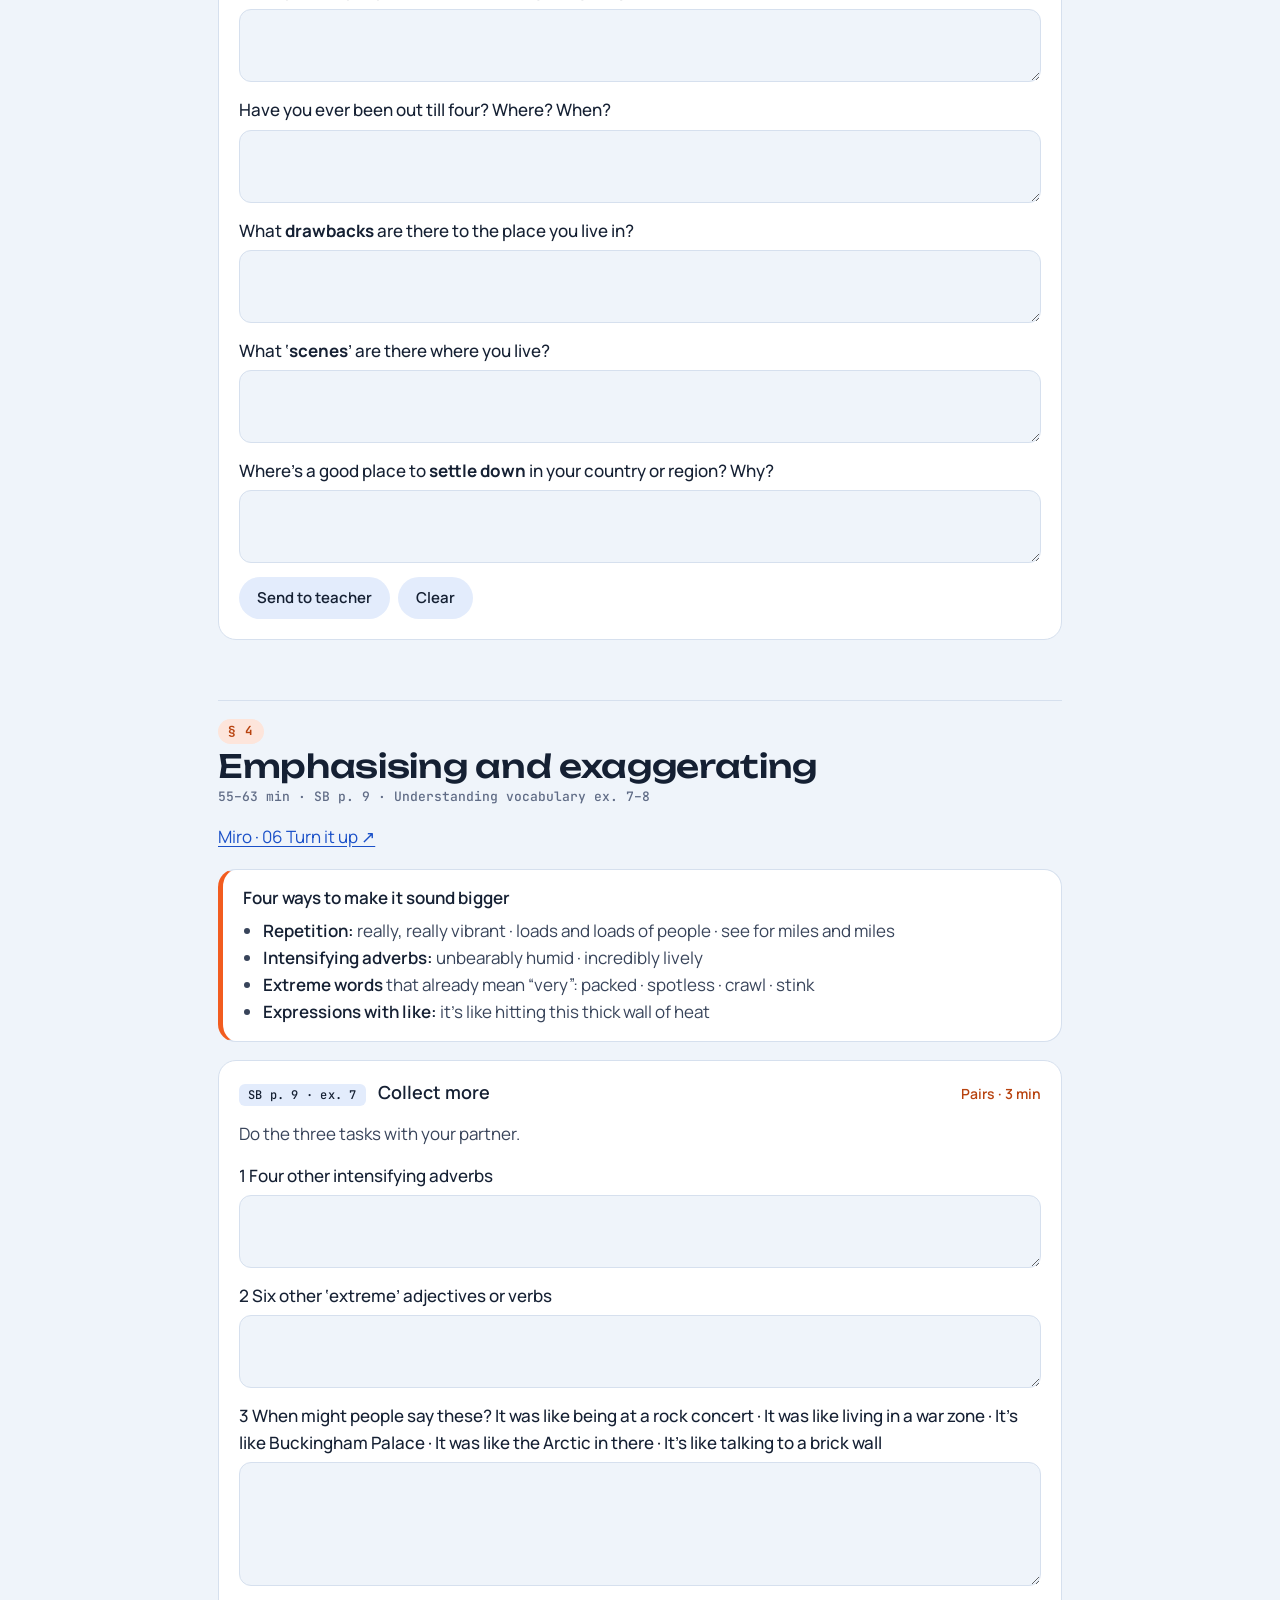
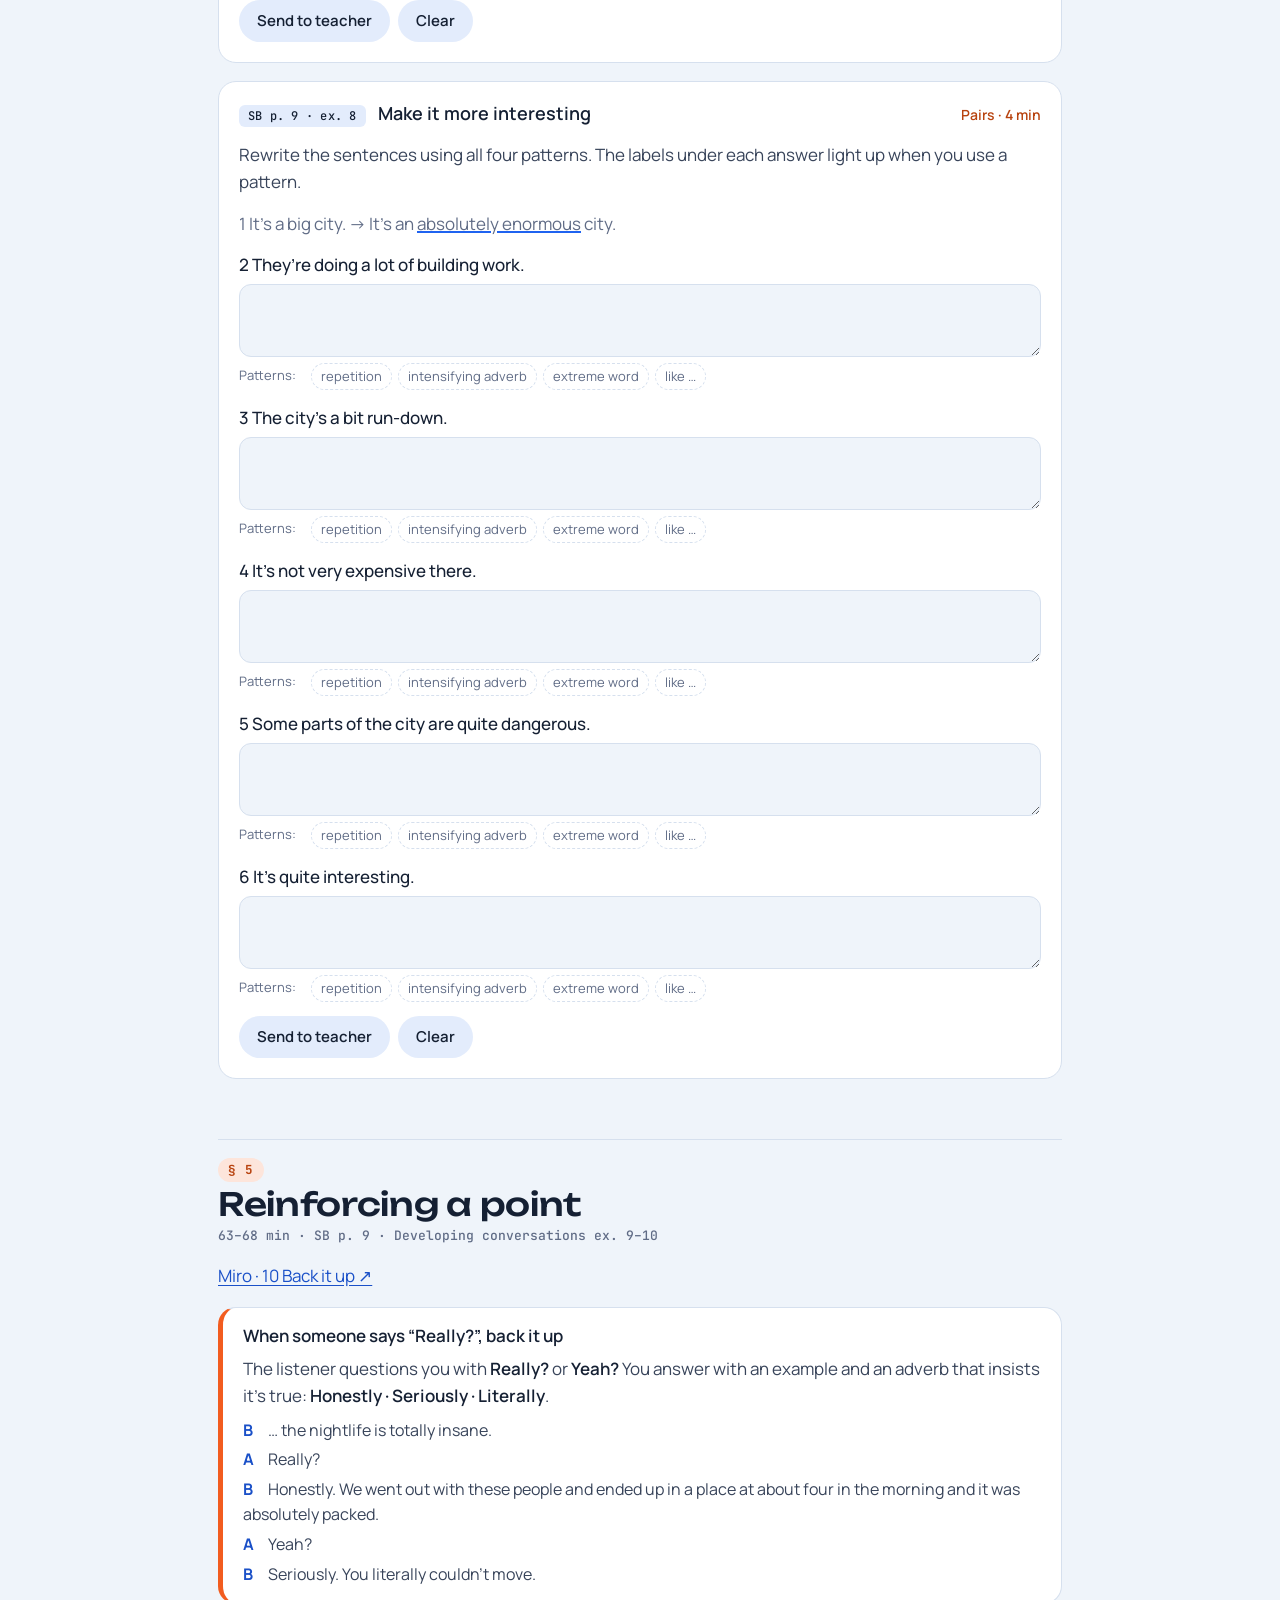
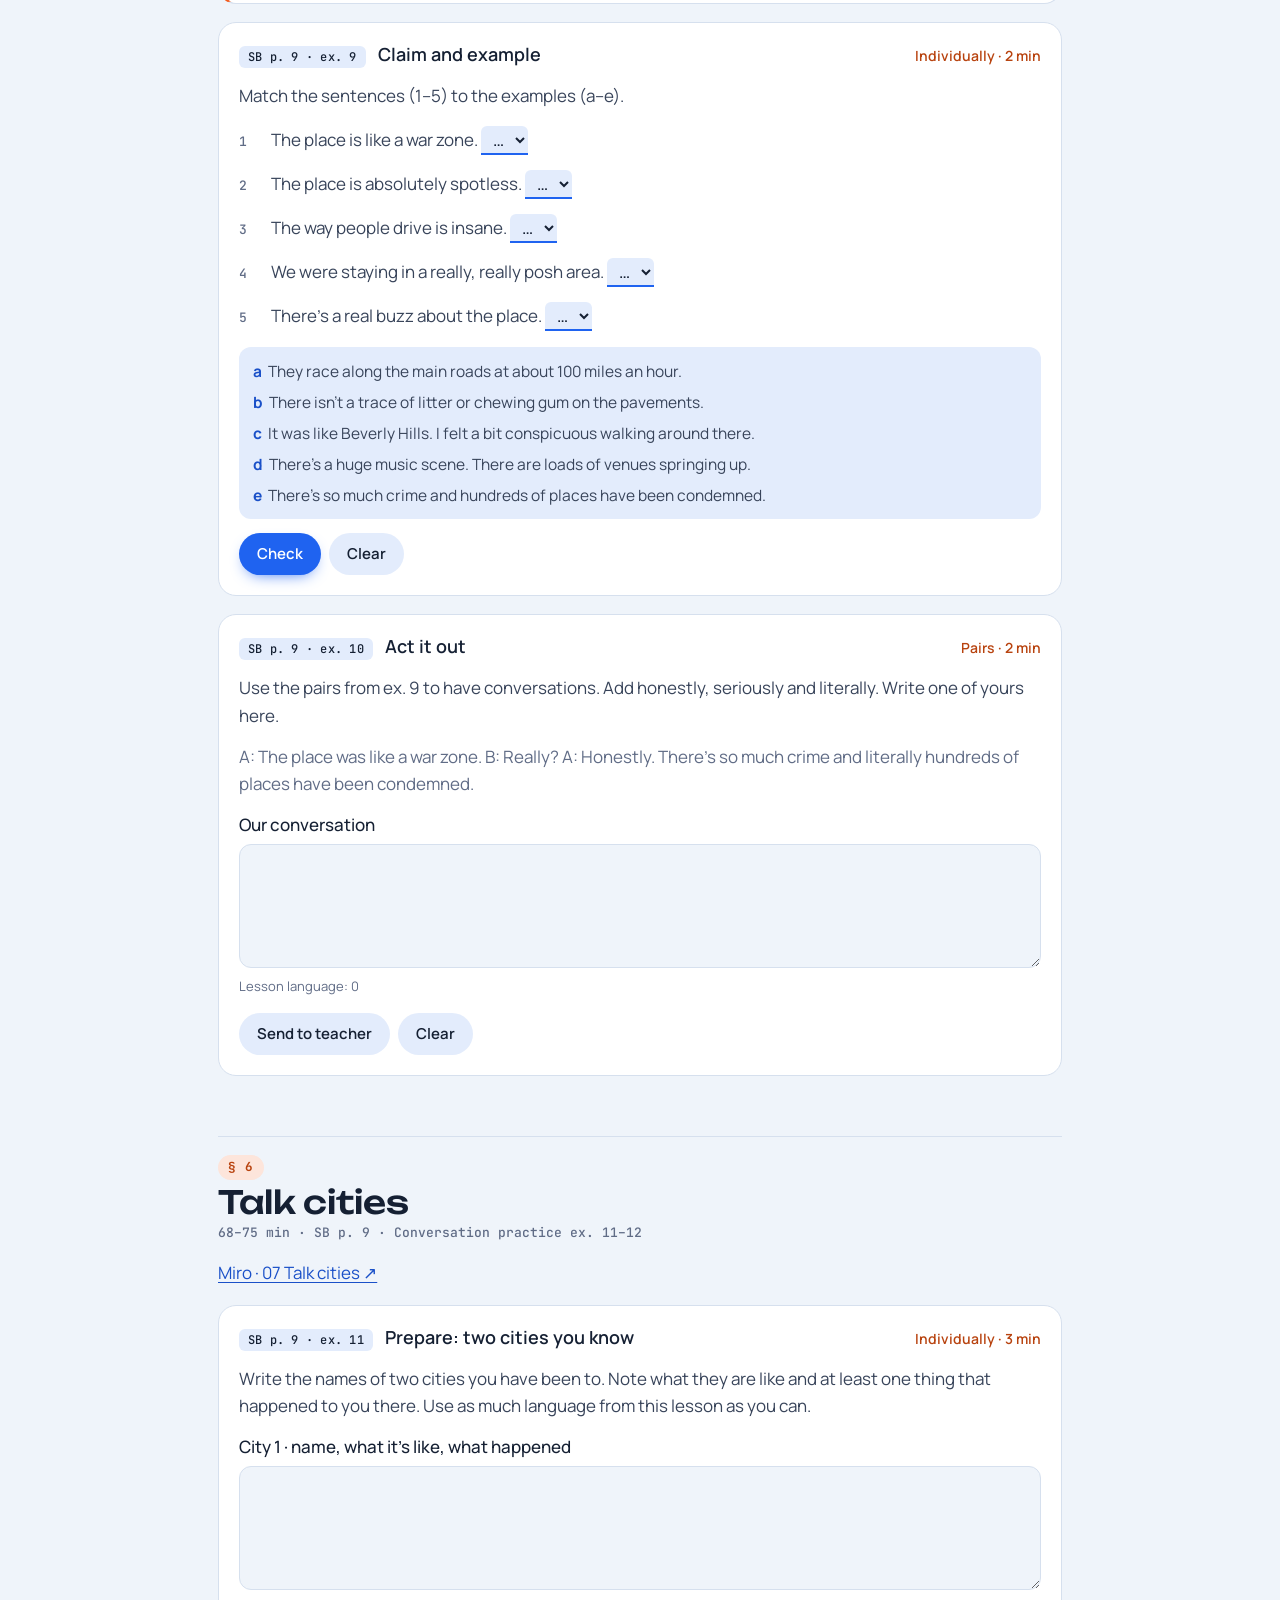
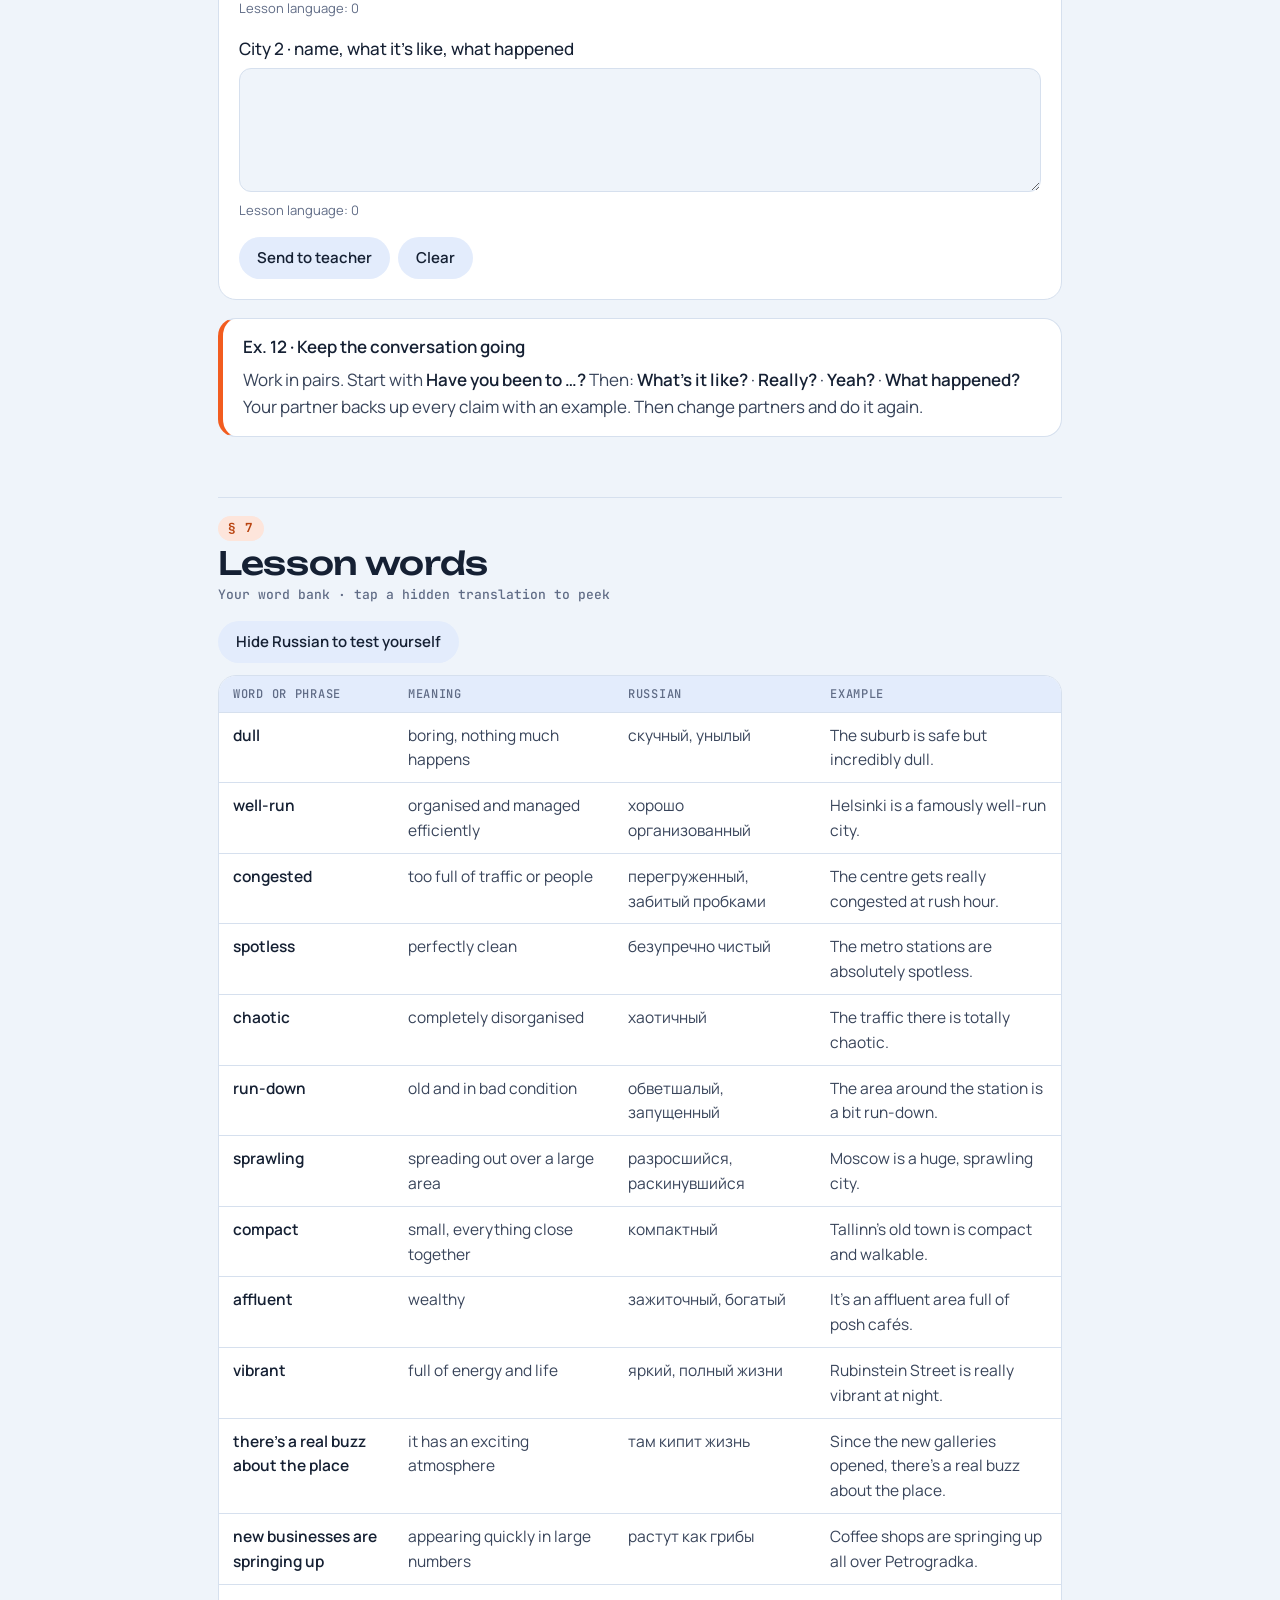
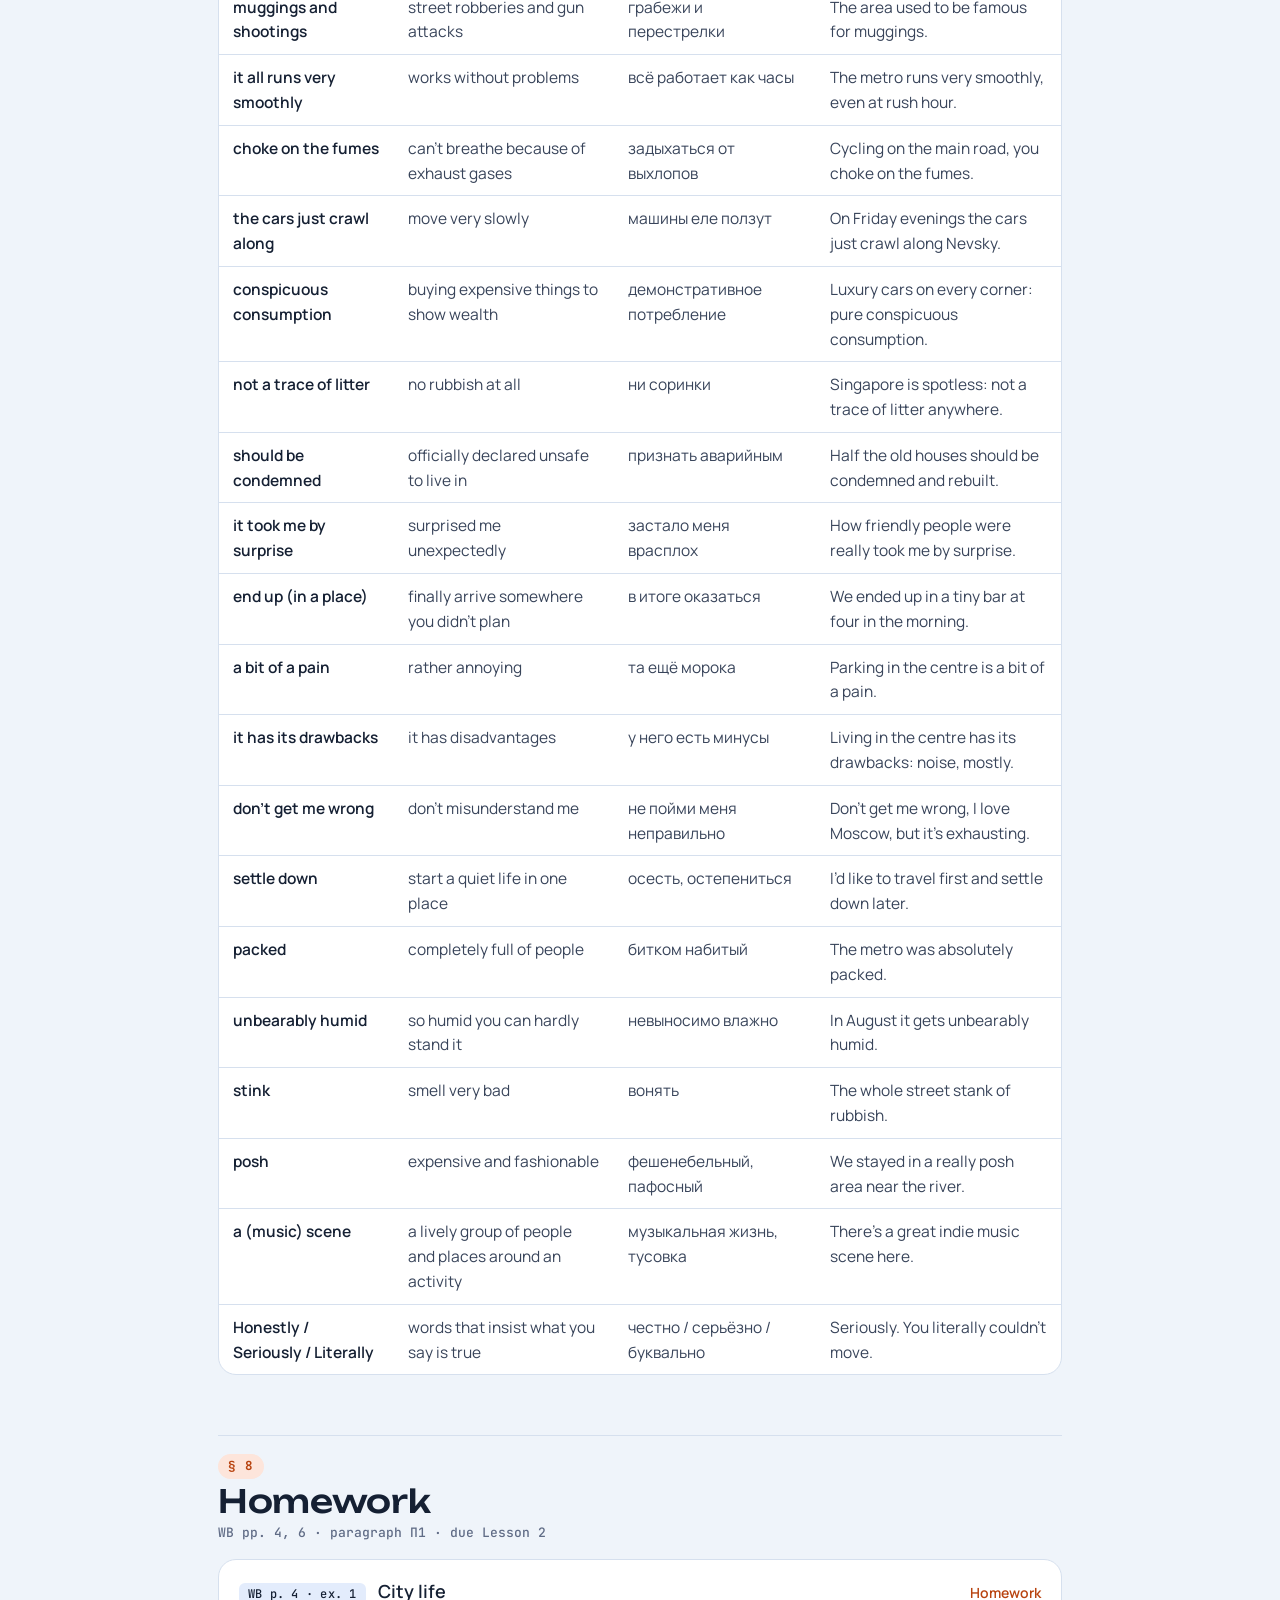
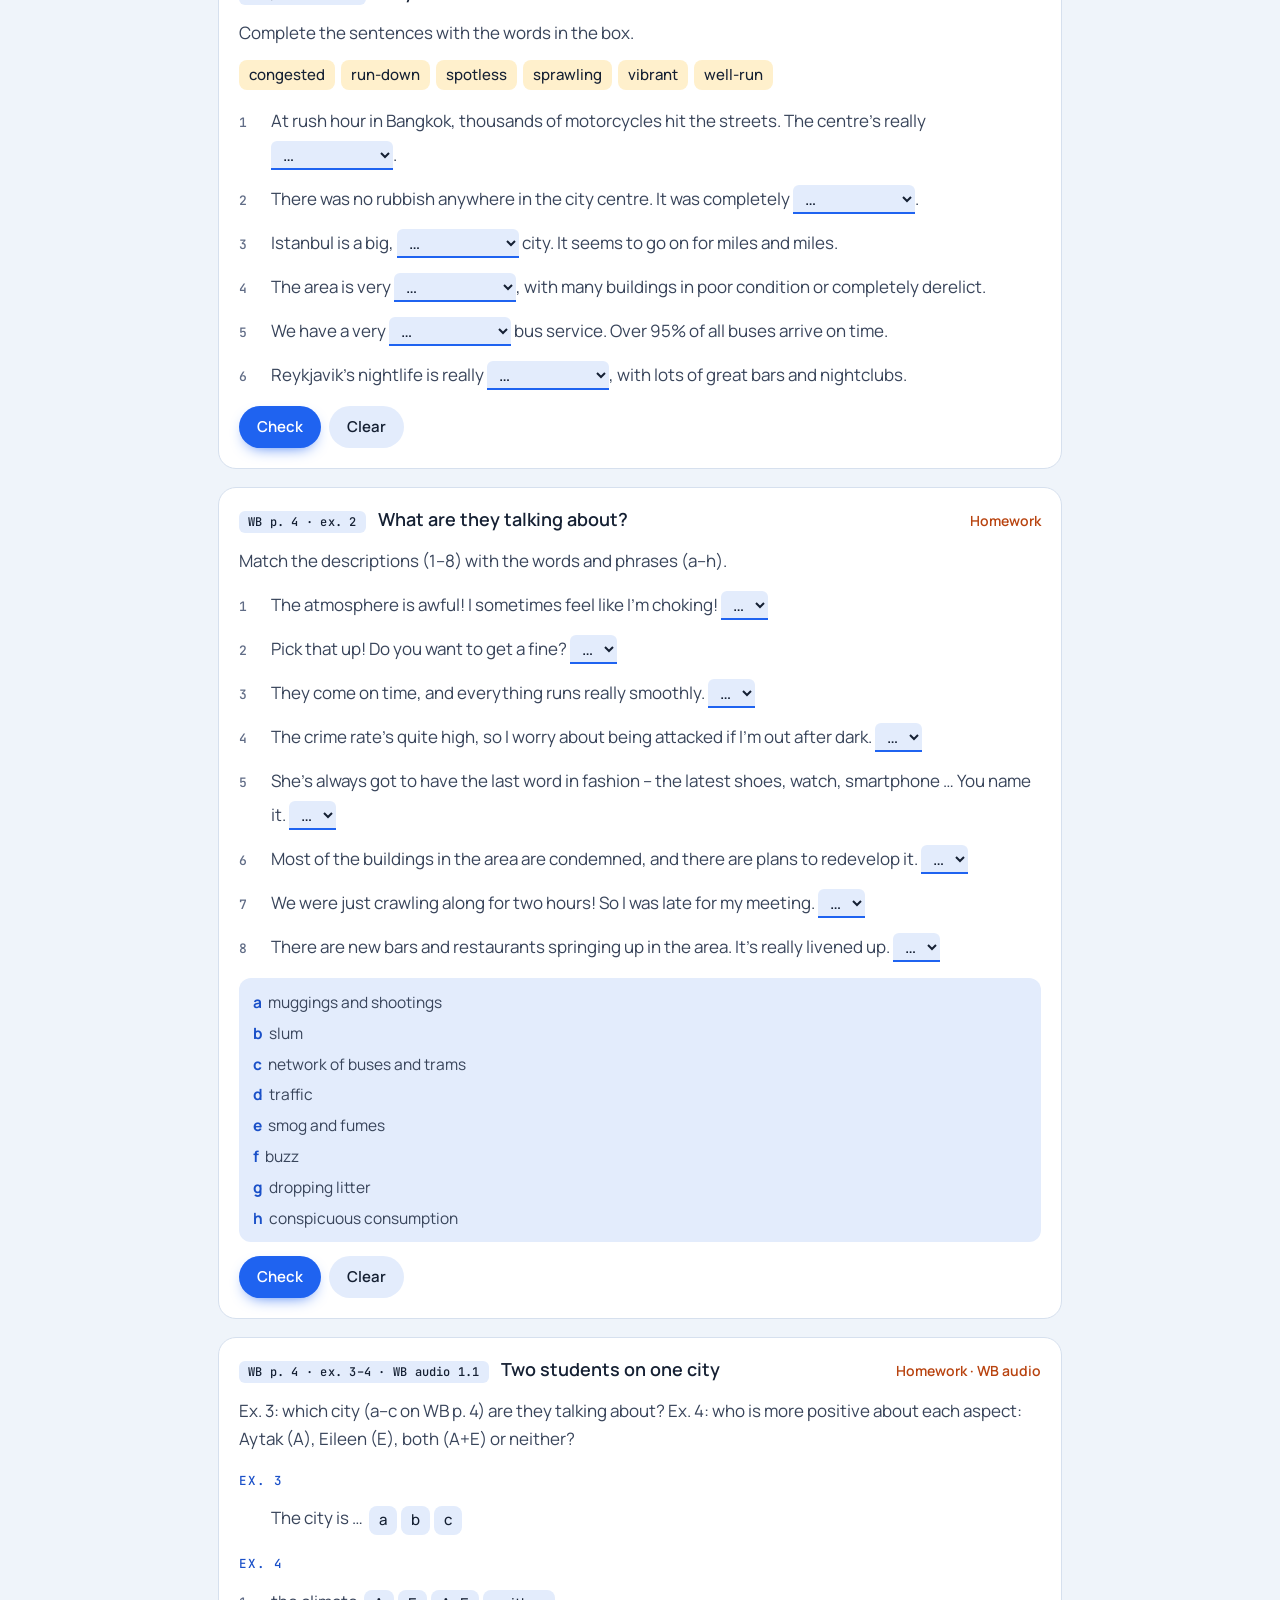
==== commit b1b2cd0d: "Lesson 6: kinds of relationships, Audio 6, would; hide answers from students (teacher mode only) Co-" ====
--- a/lessons/01-cities/index.html
+++ b/lessons/01-cities/index.html
@@ -8,13 +8,13 @@
 <link rel="preconnect" href="https://fonts.googleapis.com">
 <link rel="preconnect" href="https://fonts.gstatic.com" crossorigin>
 <link rel="stylesheet" href="https://fonts.googleapis.com/css2?family=Unbounded:wght@500;600&family=Manrope:wght@400;500;600;700&family=JetBrains+Mono:wght@500&display=swap">
-<link rel="stylesheet" href="../../assets/style.css?v=202611121250">
+<link rel="stylesheet" href="../../assets/style.css?v=202611180902">
 </head>
 <body>
 <div id="app"><noscript>This lesson needs JavaScript switched on.</noscript></div>
-<script src="../../assets/config.js?v=202611121250"></script>
-<script src="../../assets/course.js?v=202611121250"></script>
-<script src="lesson.js?v=202611121250"></script>
-<script src="../../assets/engine.js?v=202611121250"></script>
+<script src="../../assets/config.js?v=202611180902"></script>
+<script src="../../assets/course.js?v=202611180902"></script>
+<script src="lesson.js?v=202611180902"></script>
+<script src="../../assets/engine.js?v=202611180902"></script>
 </body>
 </html>
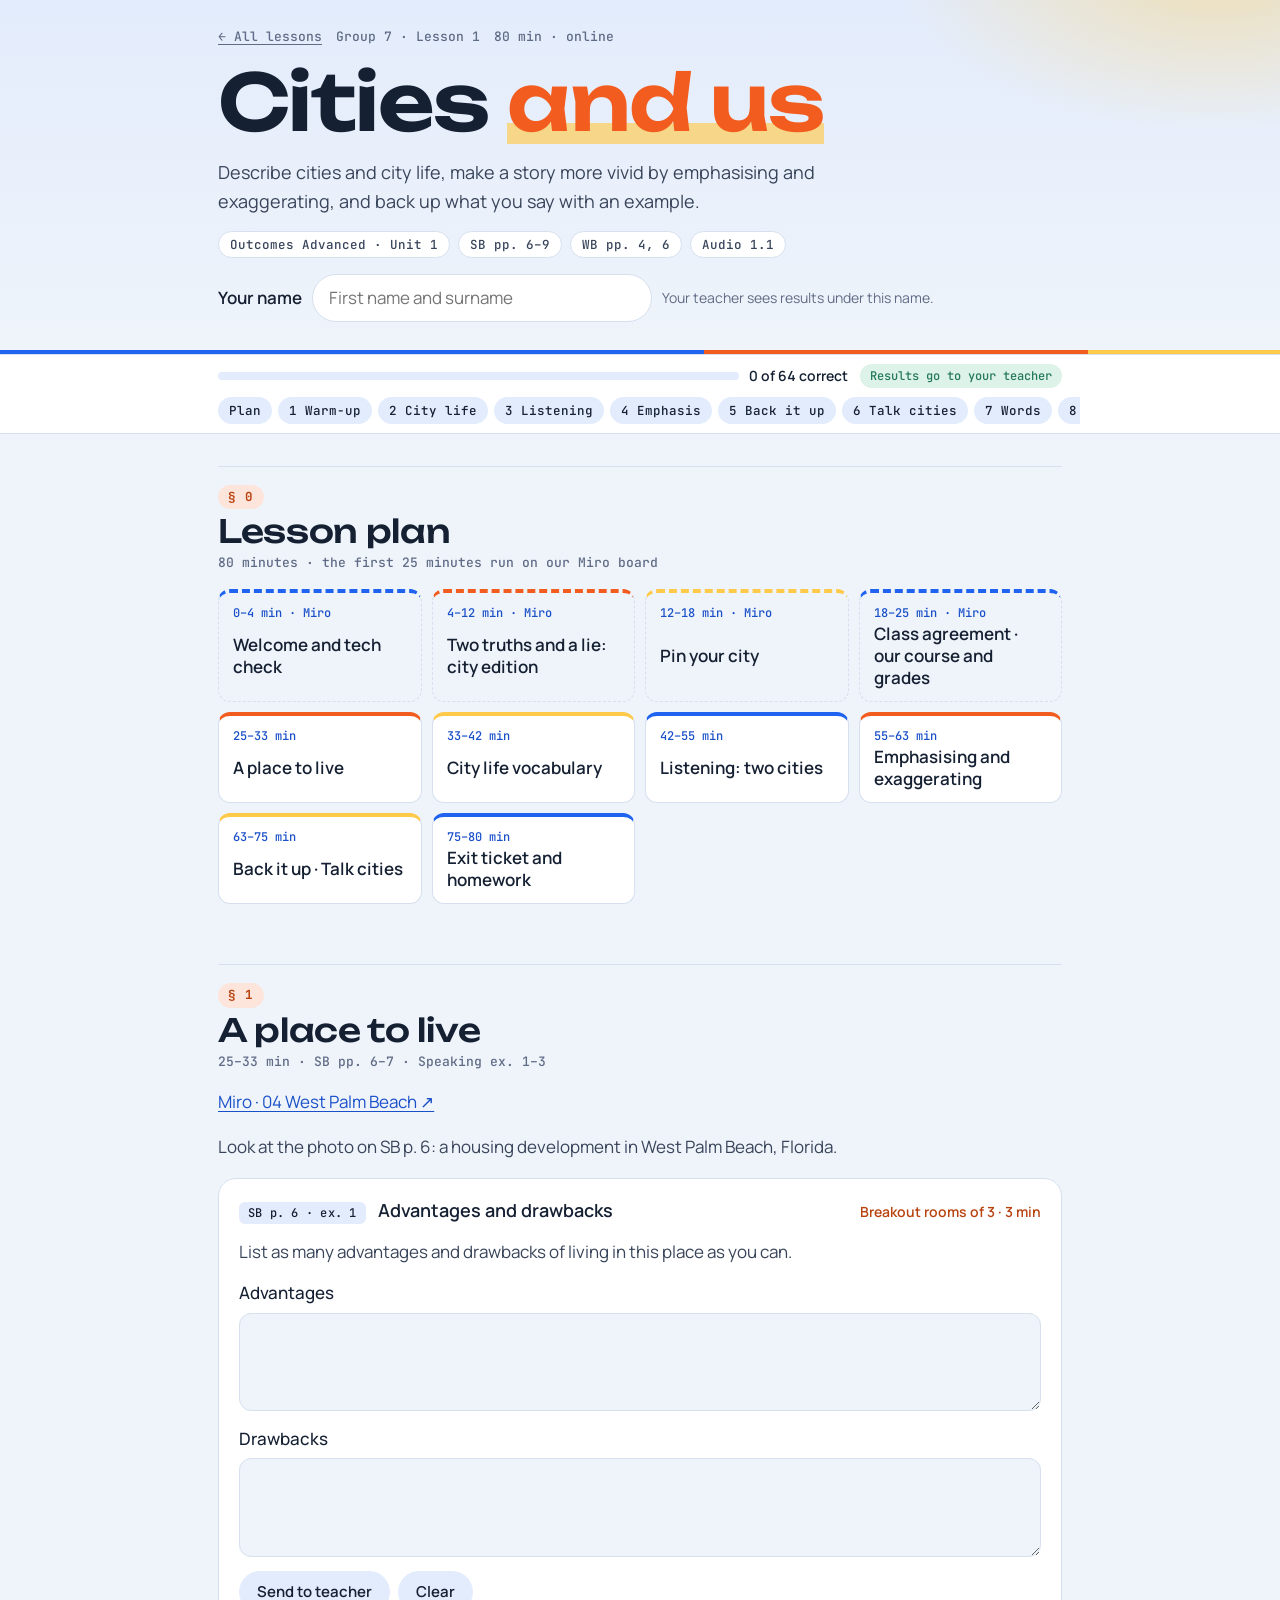
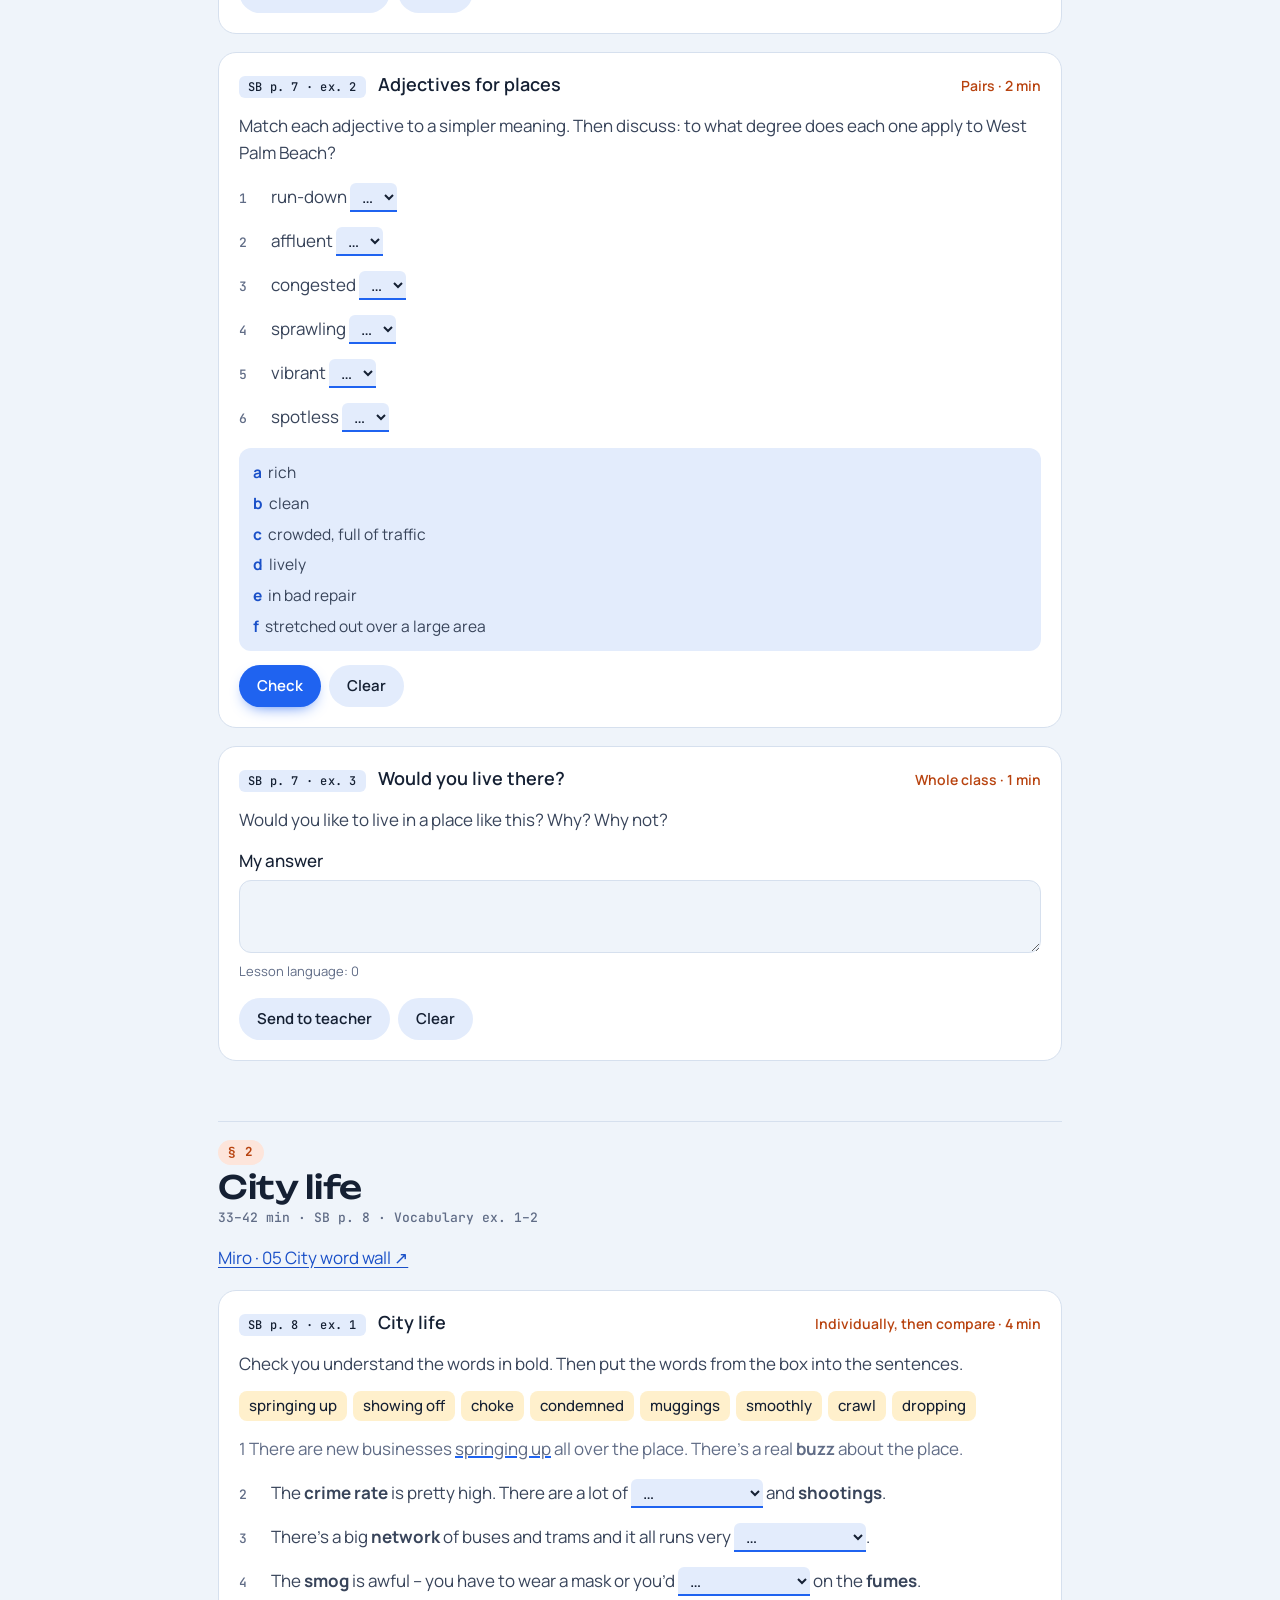
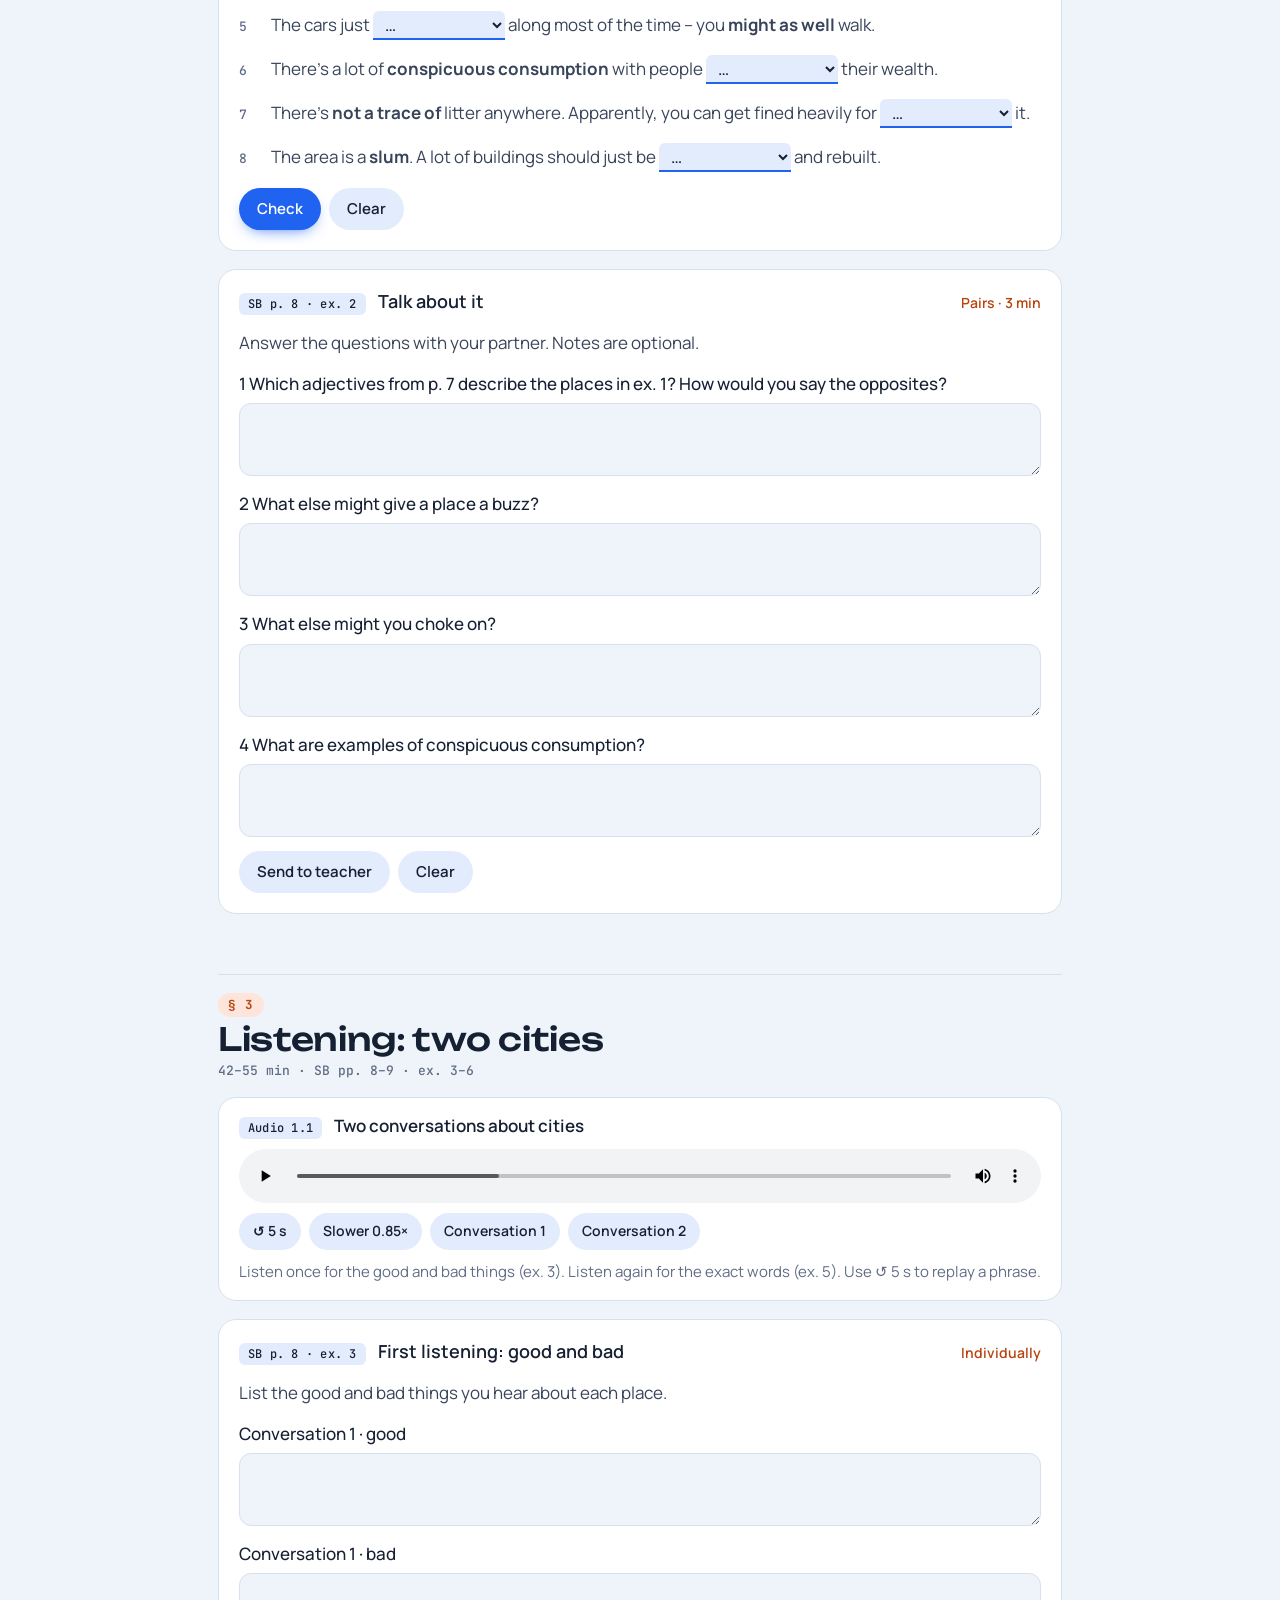
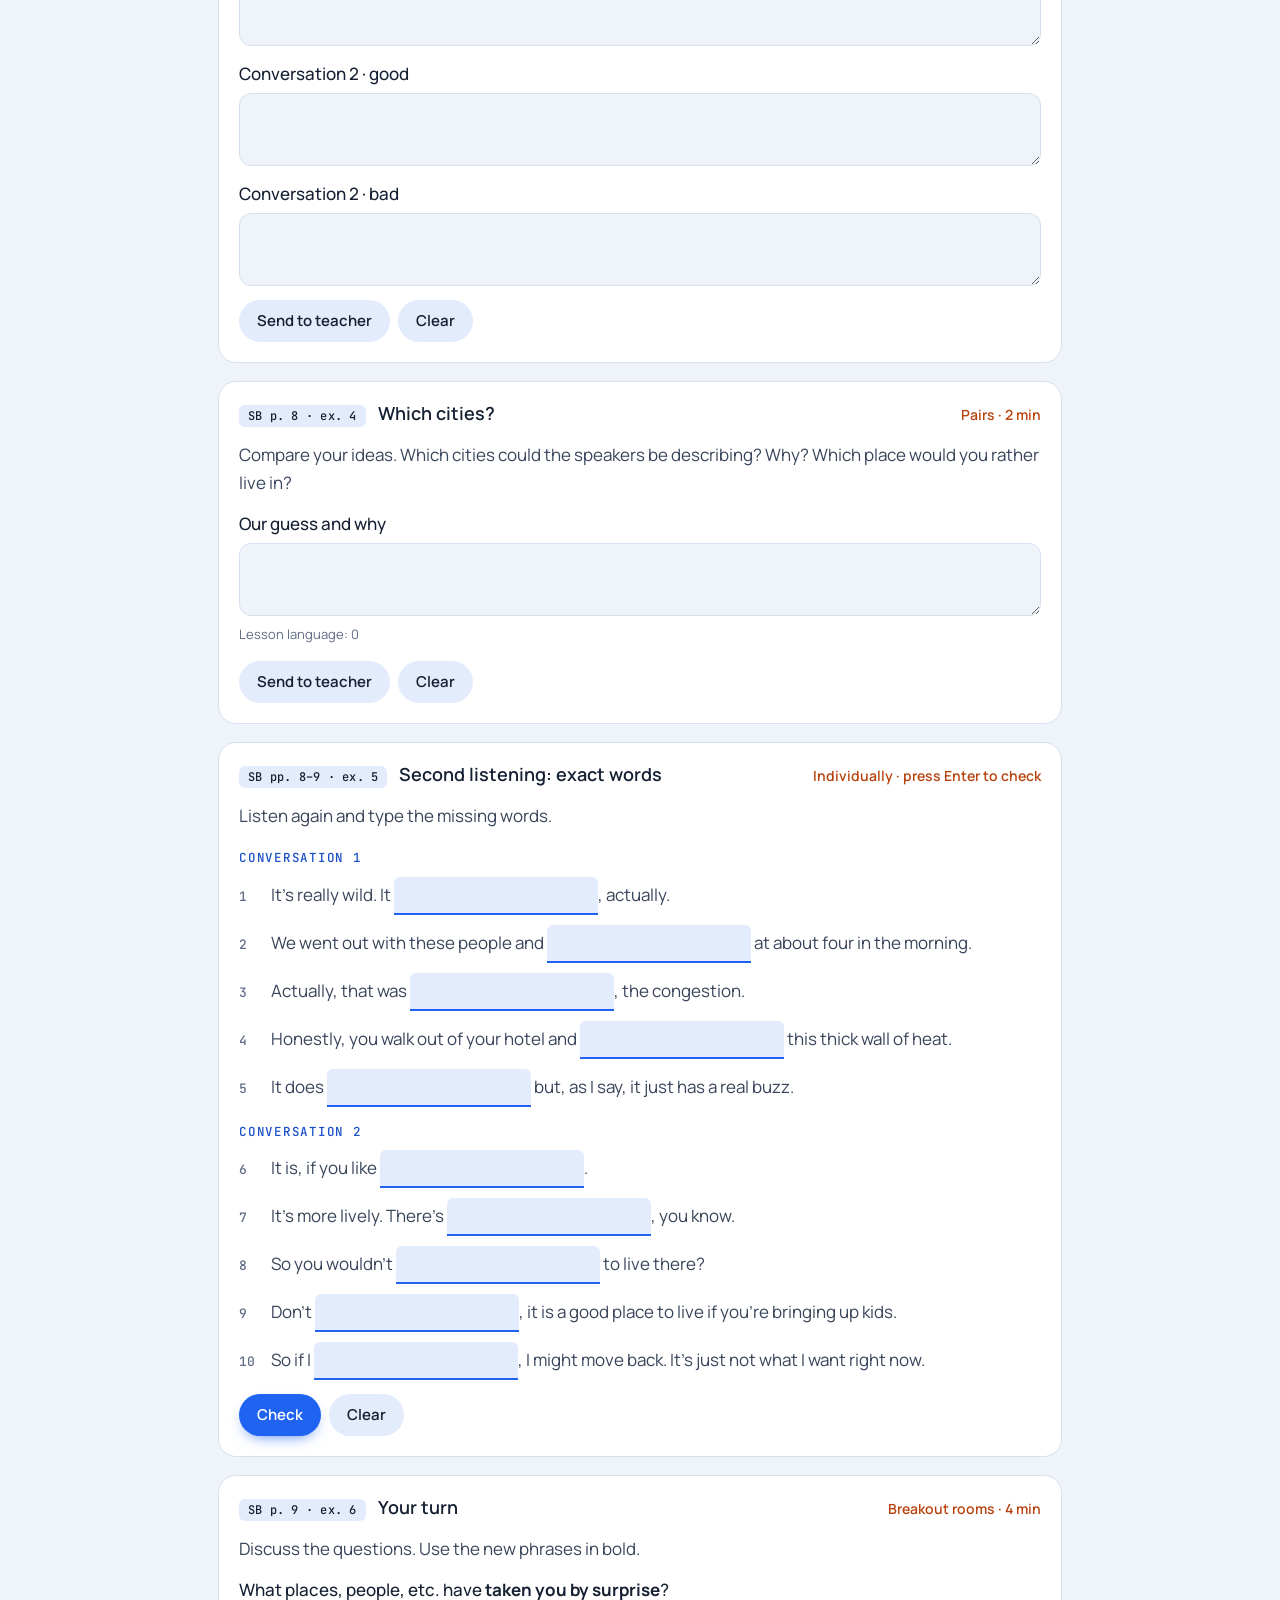
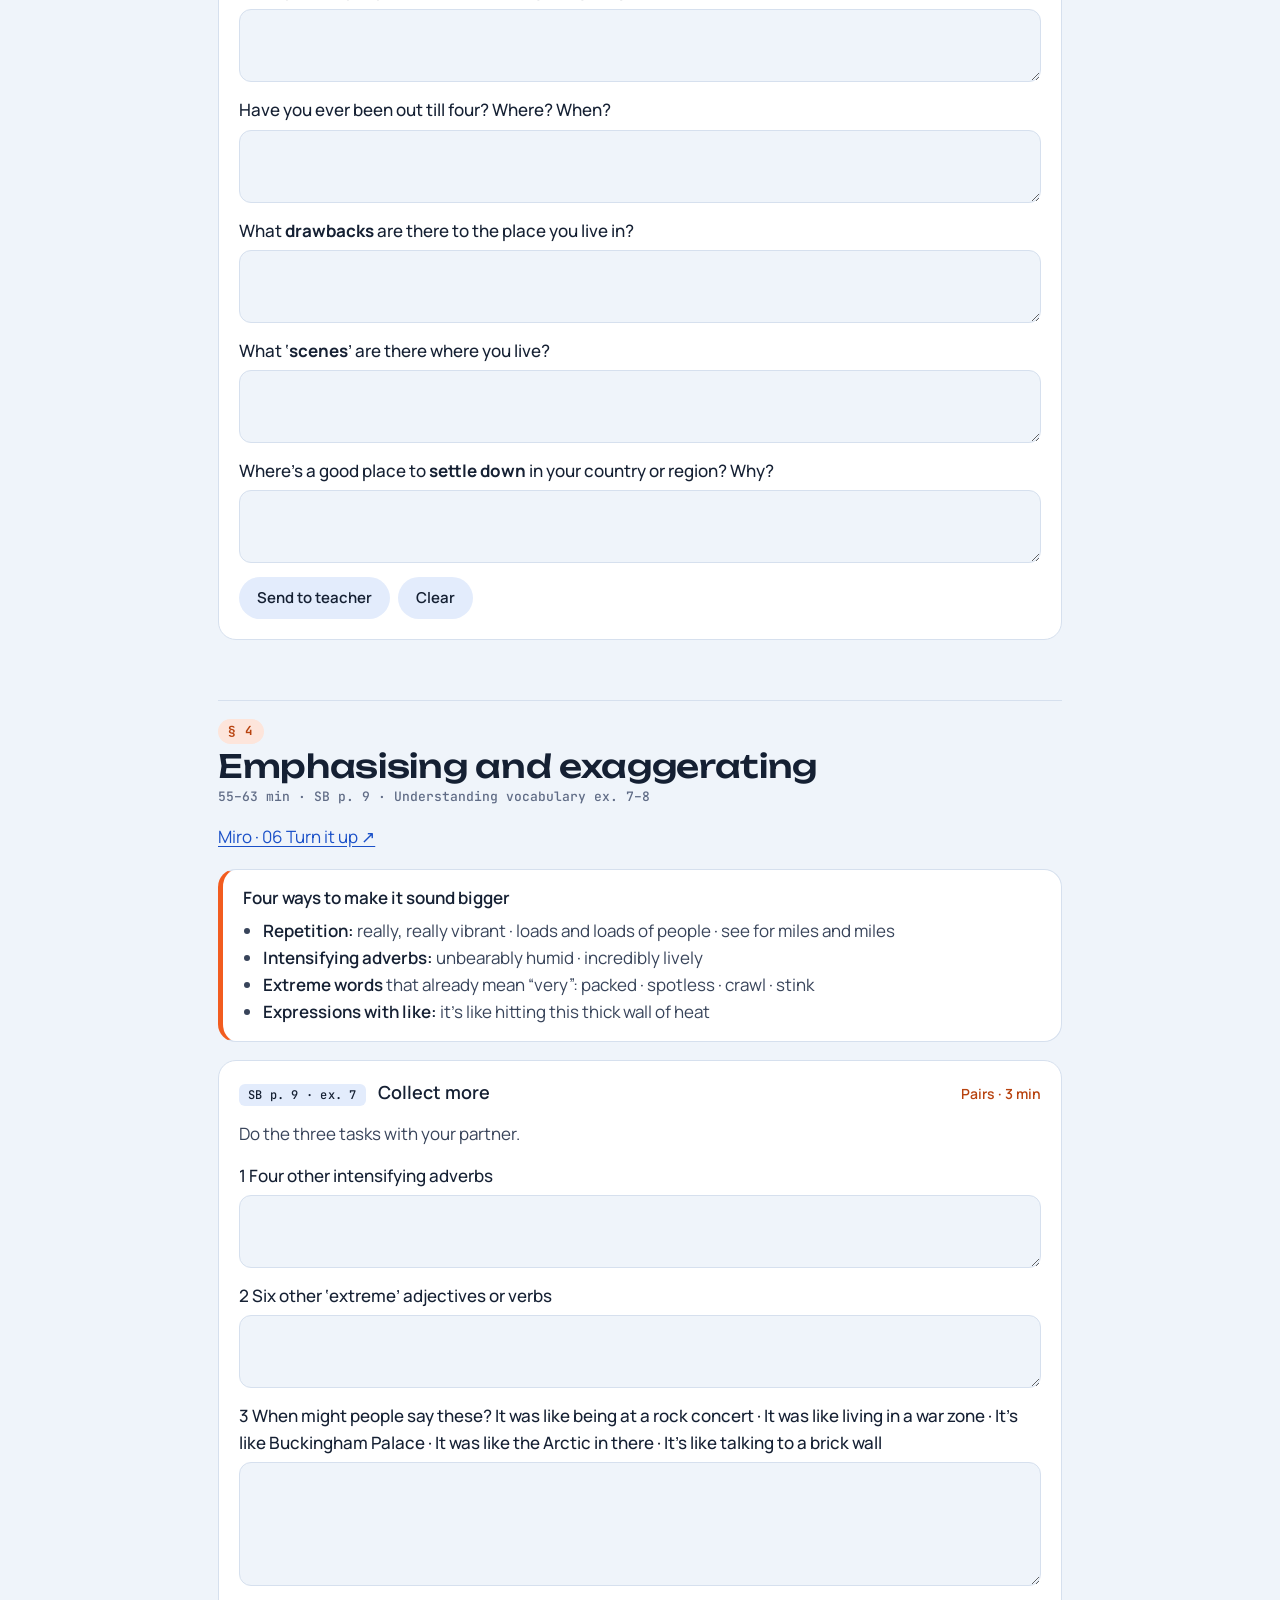
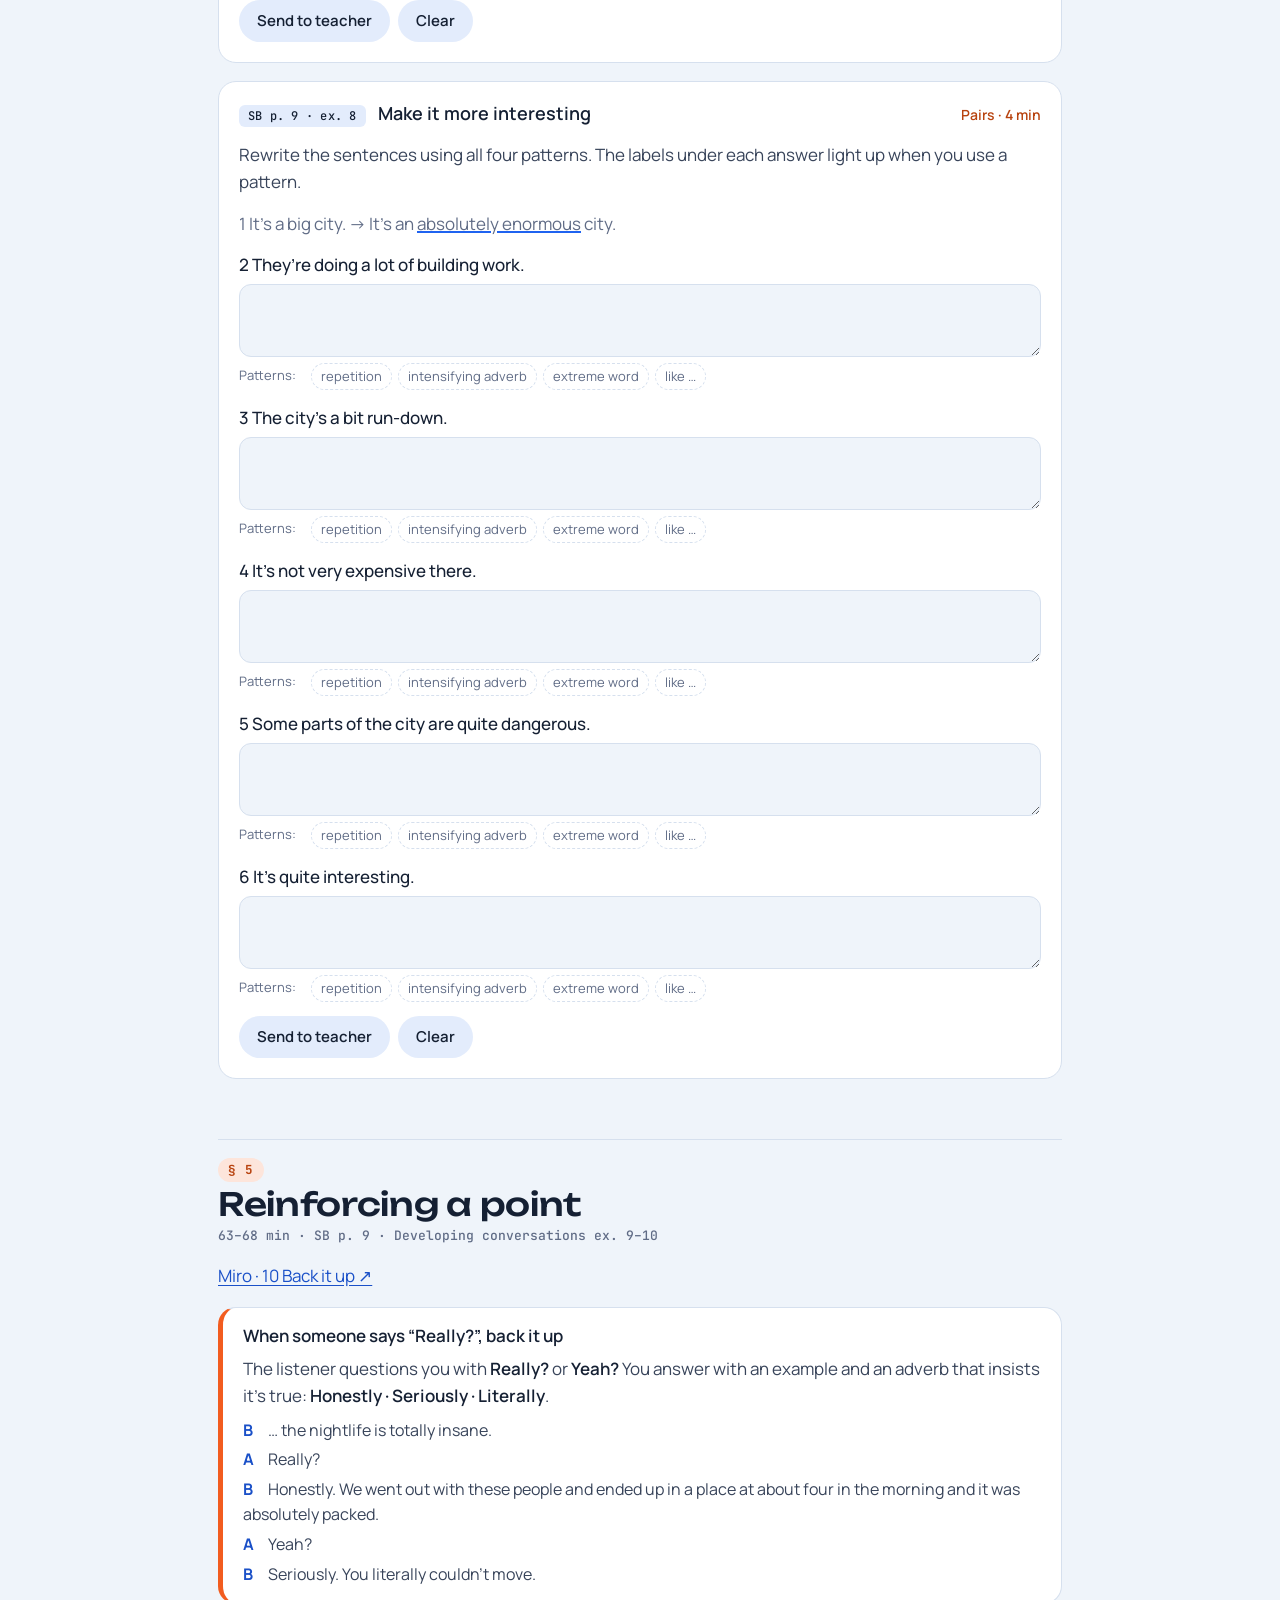
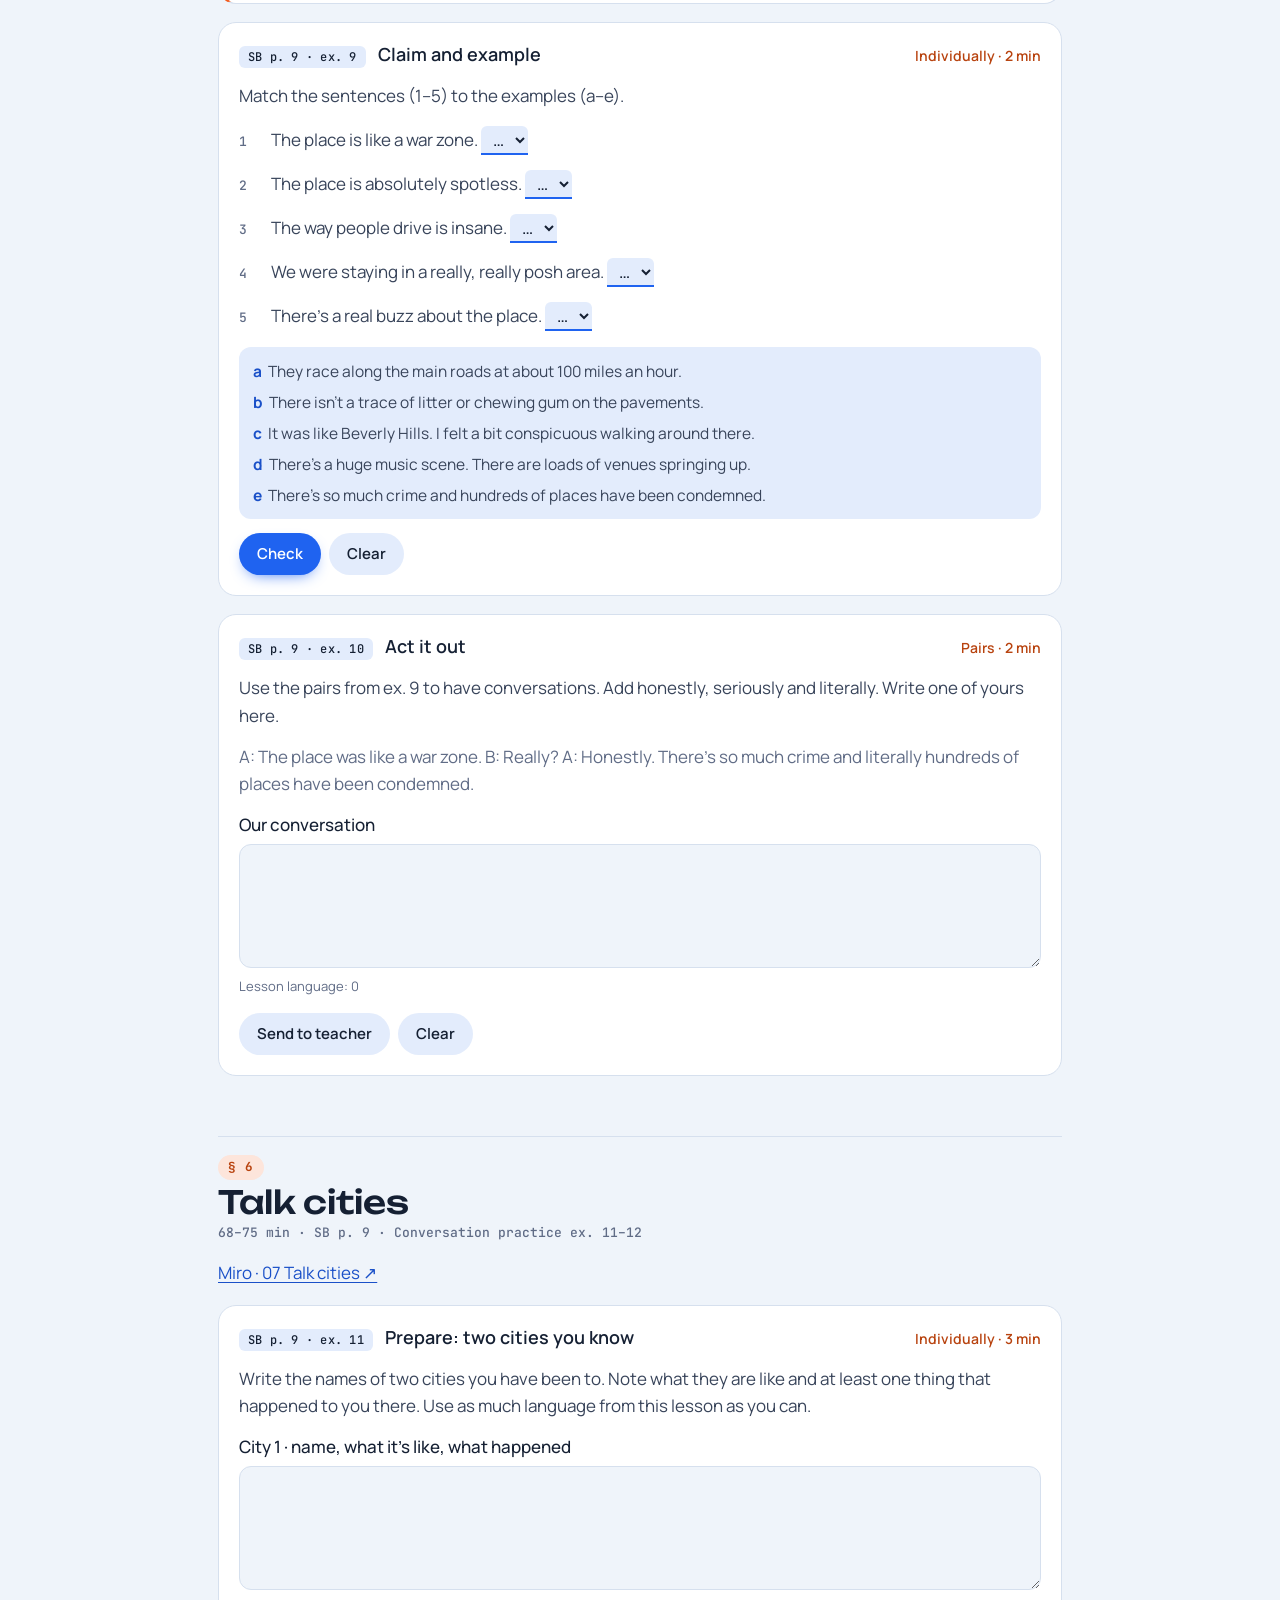
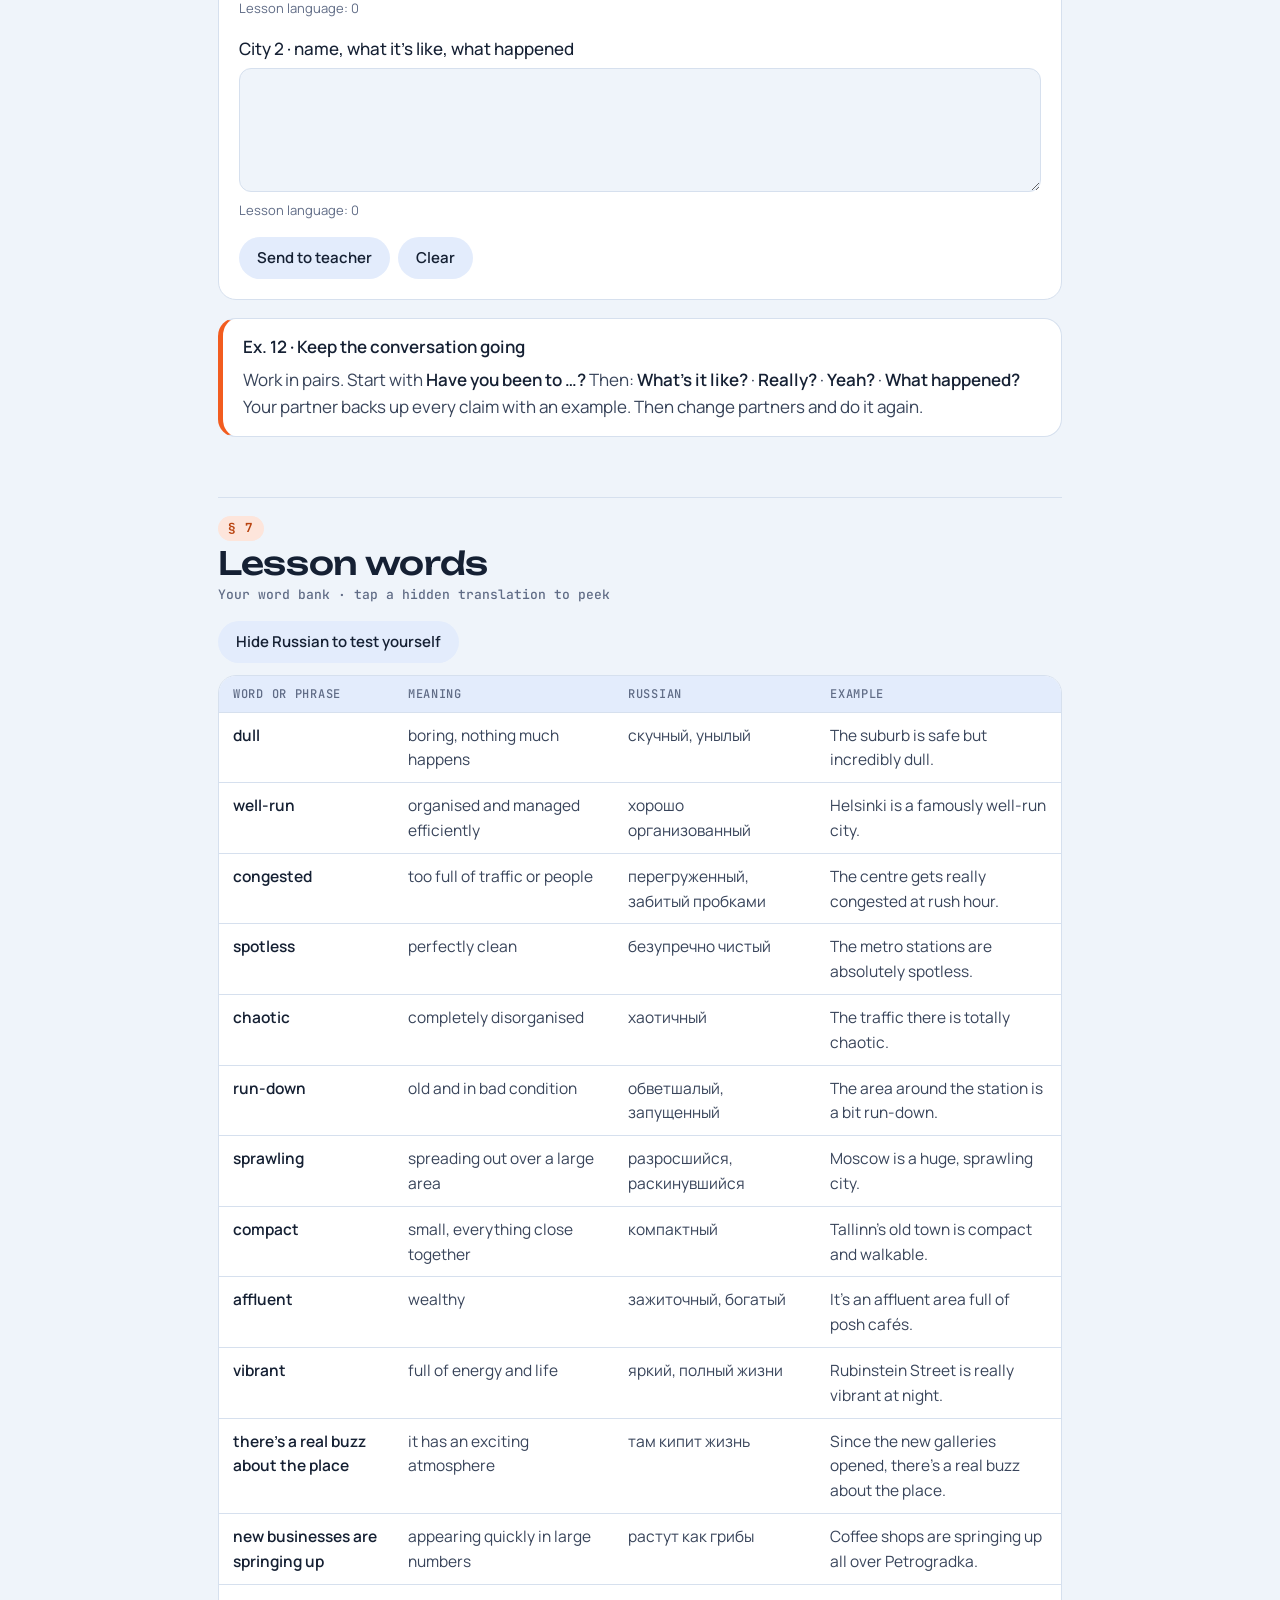
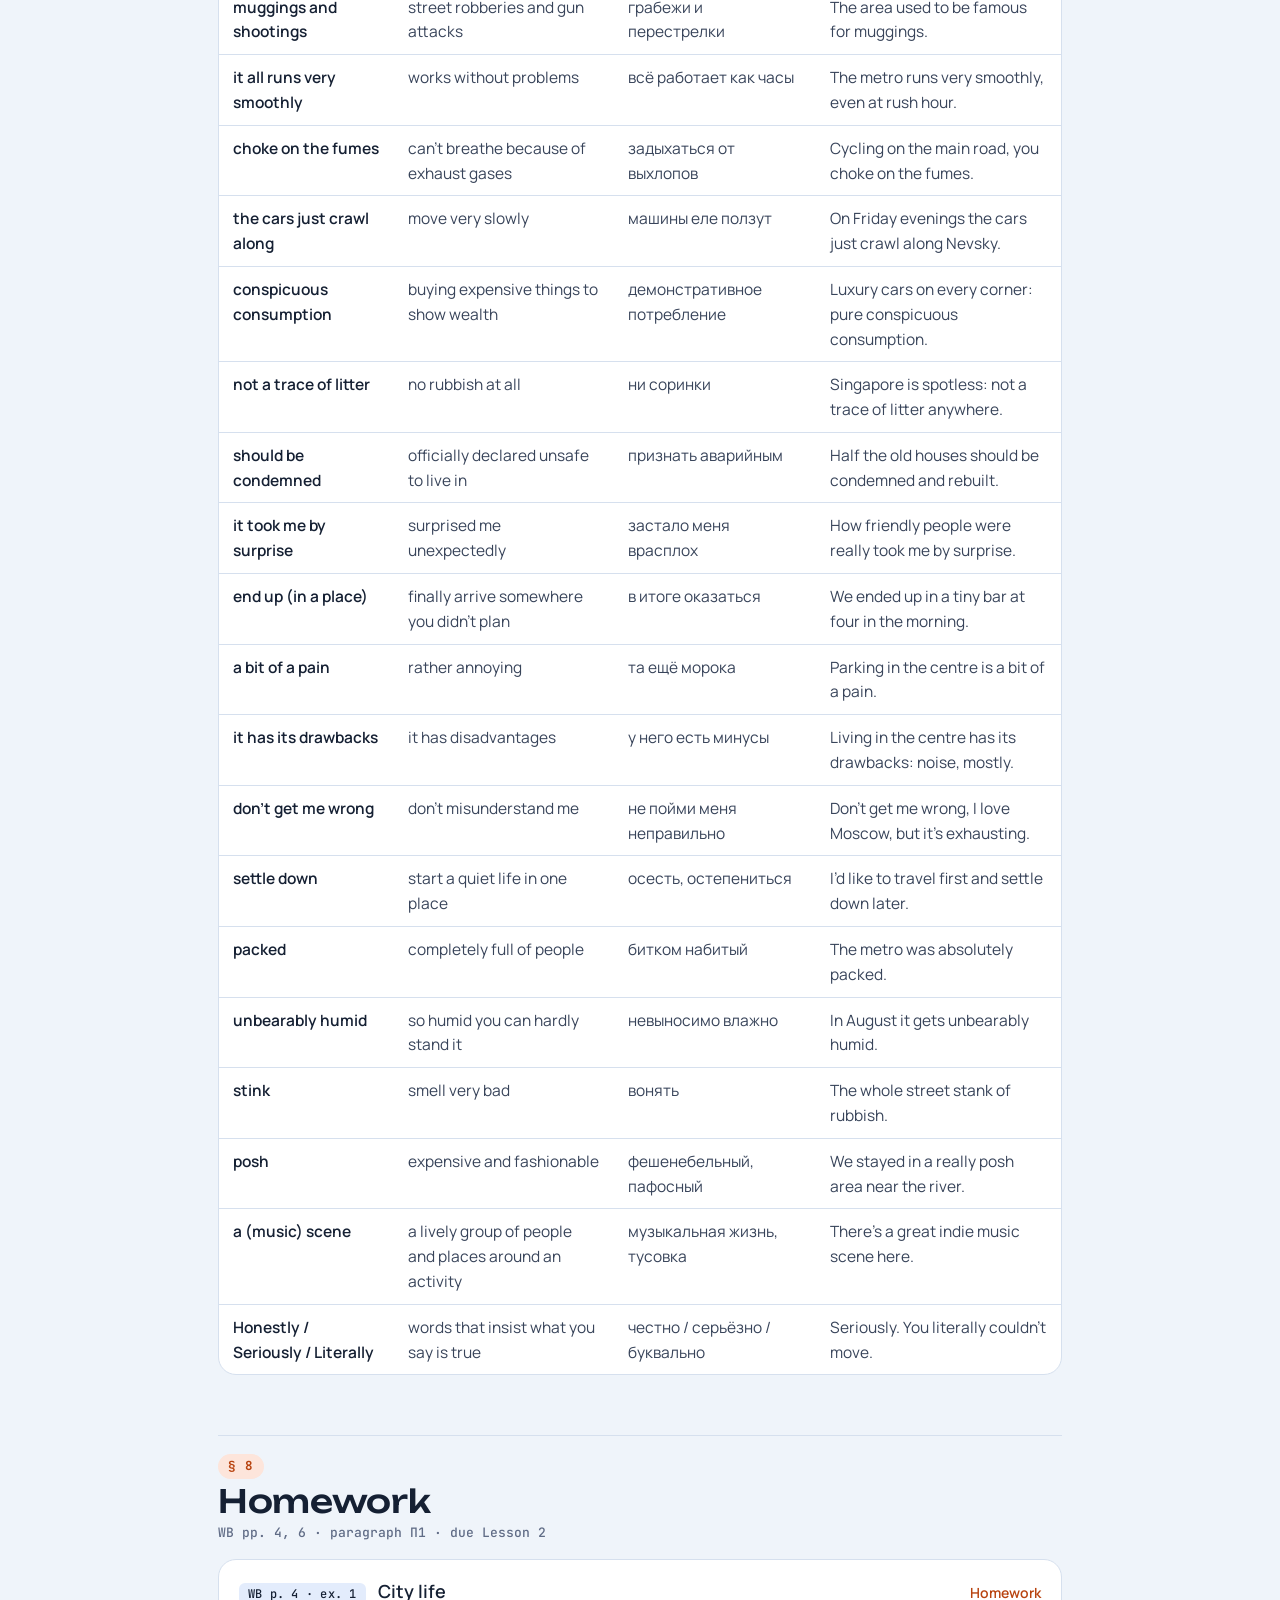
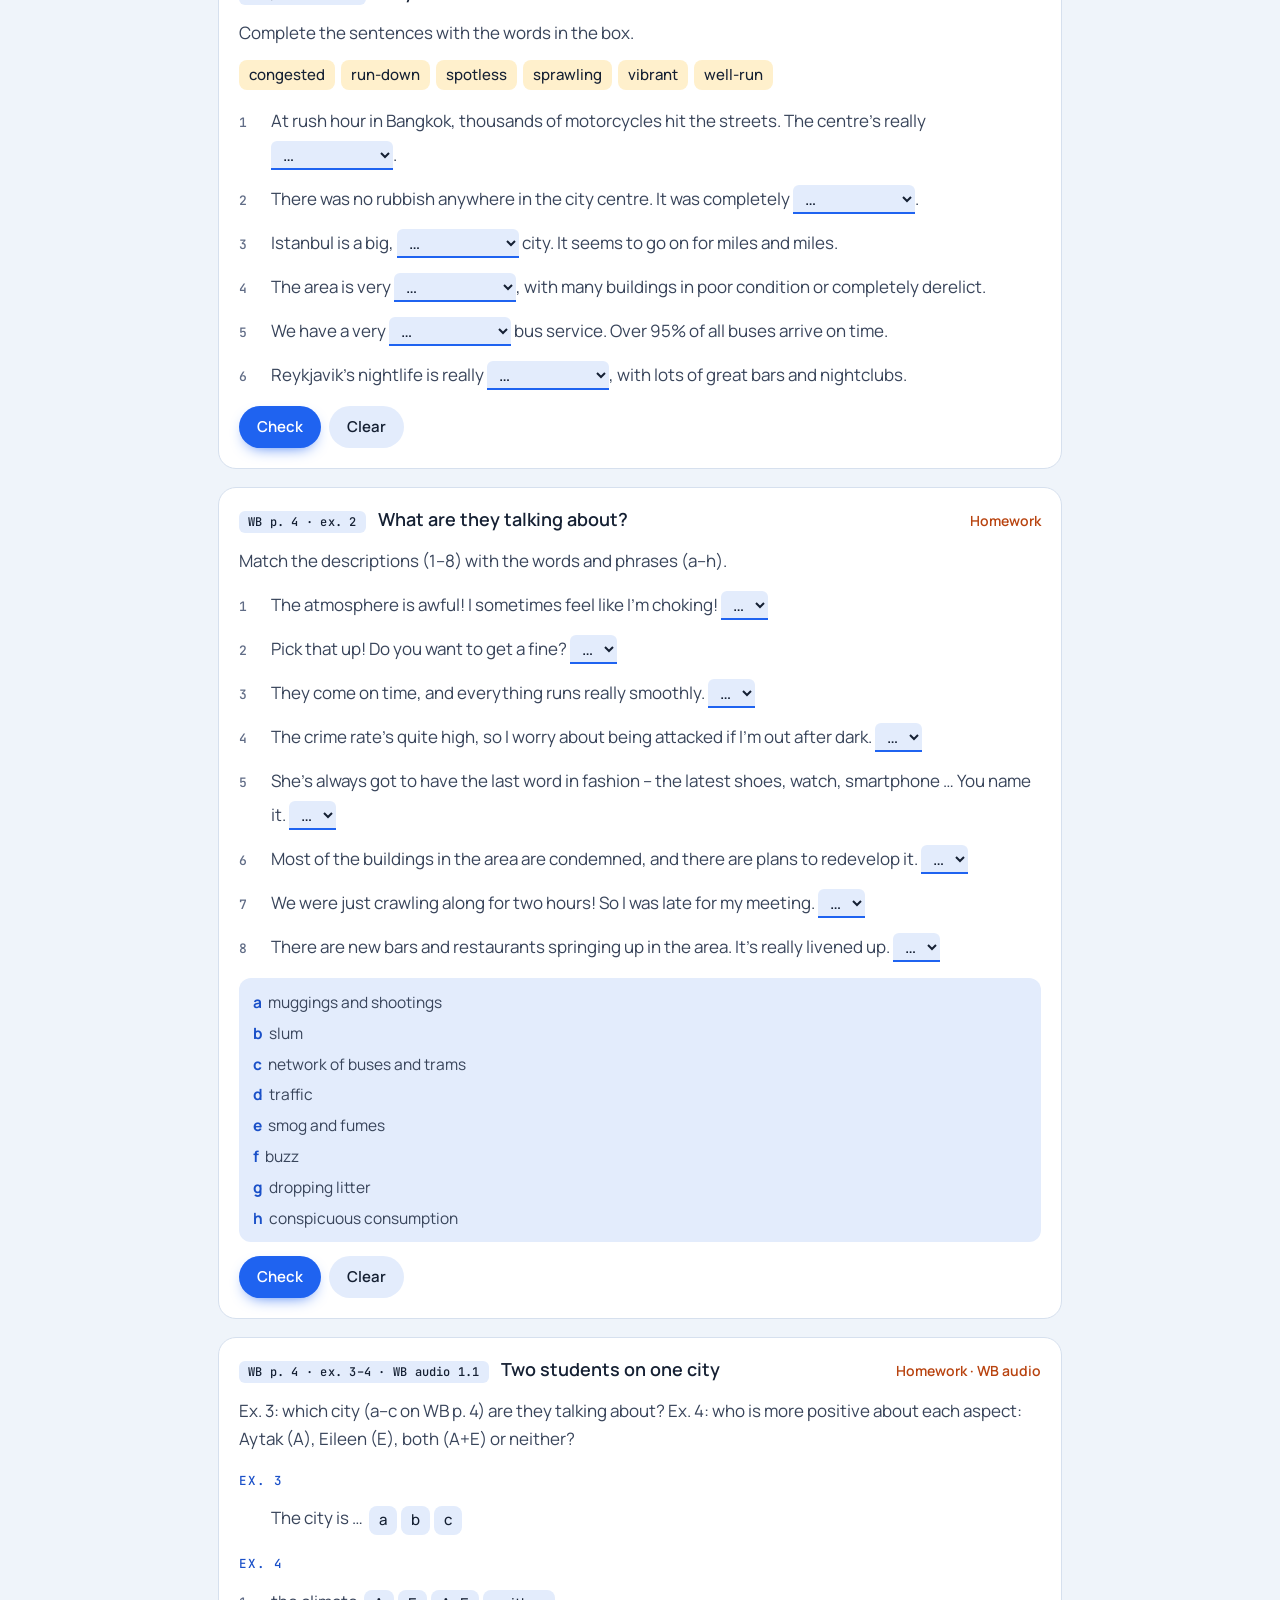
==== commit 5bfd8344: "Extra lesson: Reading - Lonely and connected (KU News article, Nov 2025) Co-Authored-By: Claude Opus" ====
--- a/lessons/01-cities/index.html
+++ b/lessons/01-cities/index.html
@@ -8,13 +8,13 @@
 <link rel="preconnect" href="https://fonts.googleapis.com">
 <link rel="preconnect" href="https://fonts.gstatic.com" crossorigin>
 <link rel="stylesheet" href="https://fonts.googleapis.com/css2?family=Unbounded:wght@500;600&family=Manrope:wght@400;500;600;700&family=JetBrains+Mono:wght@500&display=swap">
-<link rel="stylesheet" href="../../assets/style.css?v=202611180902">
+<link rel="stylesheet" href="../../assets/style.css?v=202611241014">
 </head>
 <body>
 <div id="app"><noscript>This lesson needs JavaScript switched on.</noscript></div>
-<script src="../../assets/config.js?v=202611180902"></script>
-<script src="../../assets/course.js?v=202611180902"></script>
-<script src="lesson.js?v=202611180902"></script>
-<script src="../../assets/engine.js?v=202611180902"></script>
+<script src="../../assets/config.js?v=202611241014"></script>
+<script src="../../assets/course.js?v=202611241014"></script>
+<script src="lesson.js?v=202611241014"></script>
+<script src="../../assets/engine.js?v=202611241014"></script>
 </body>
 </html>
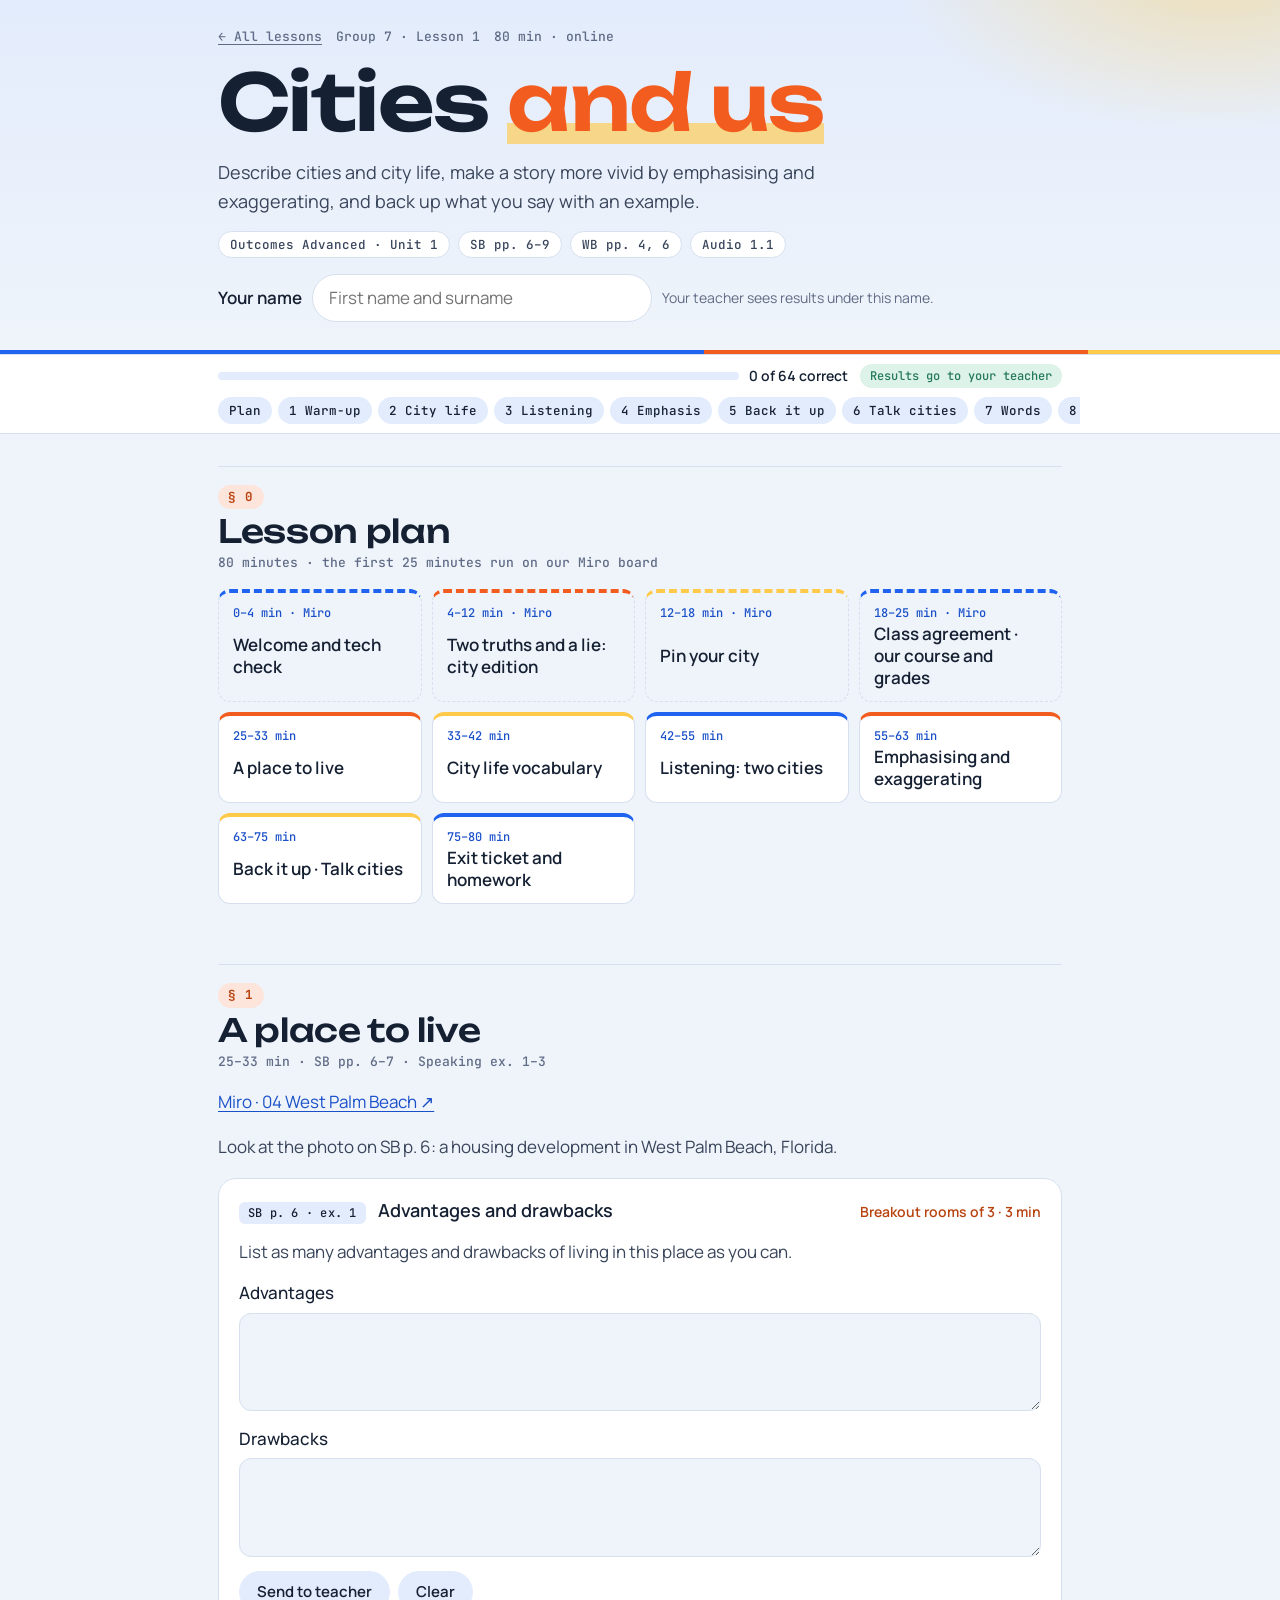
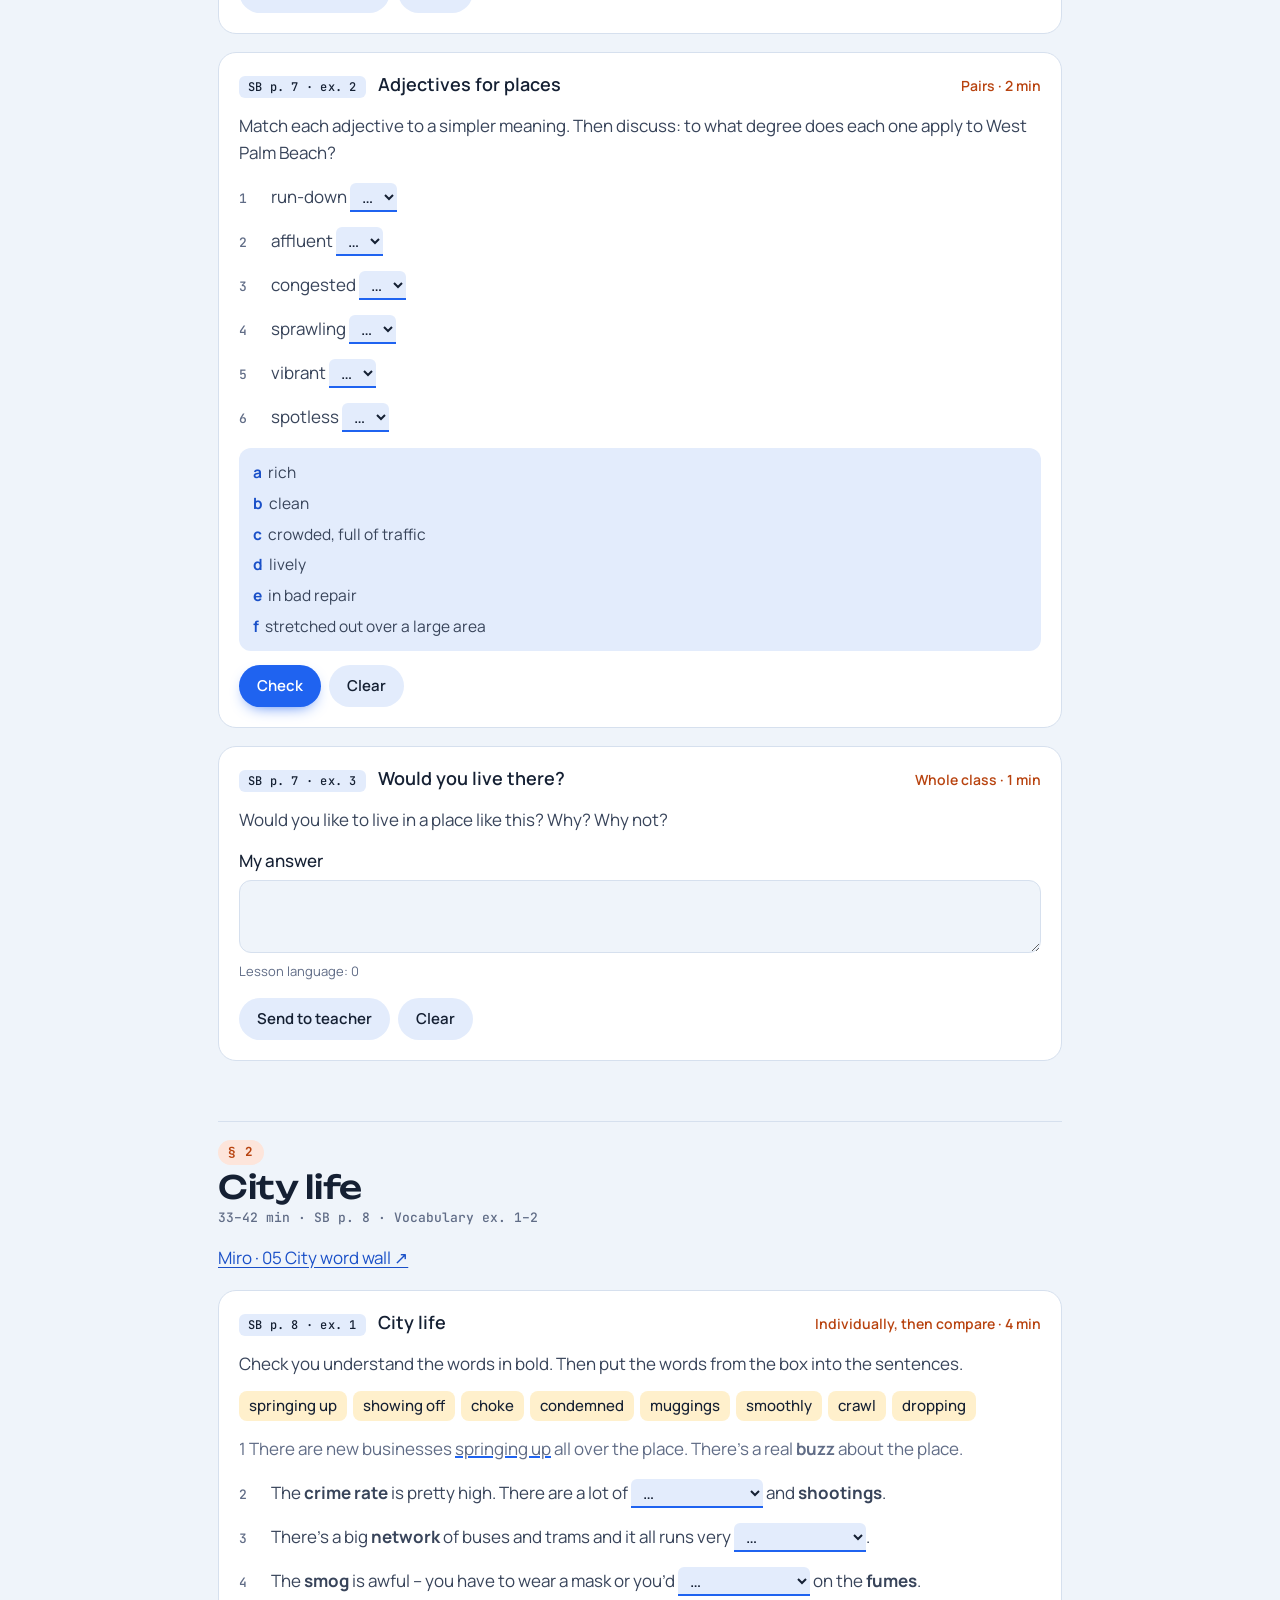
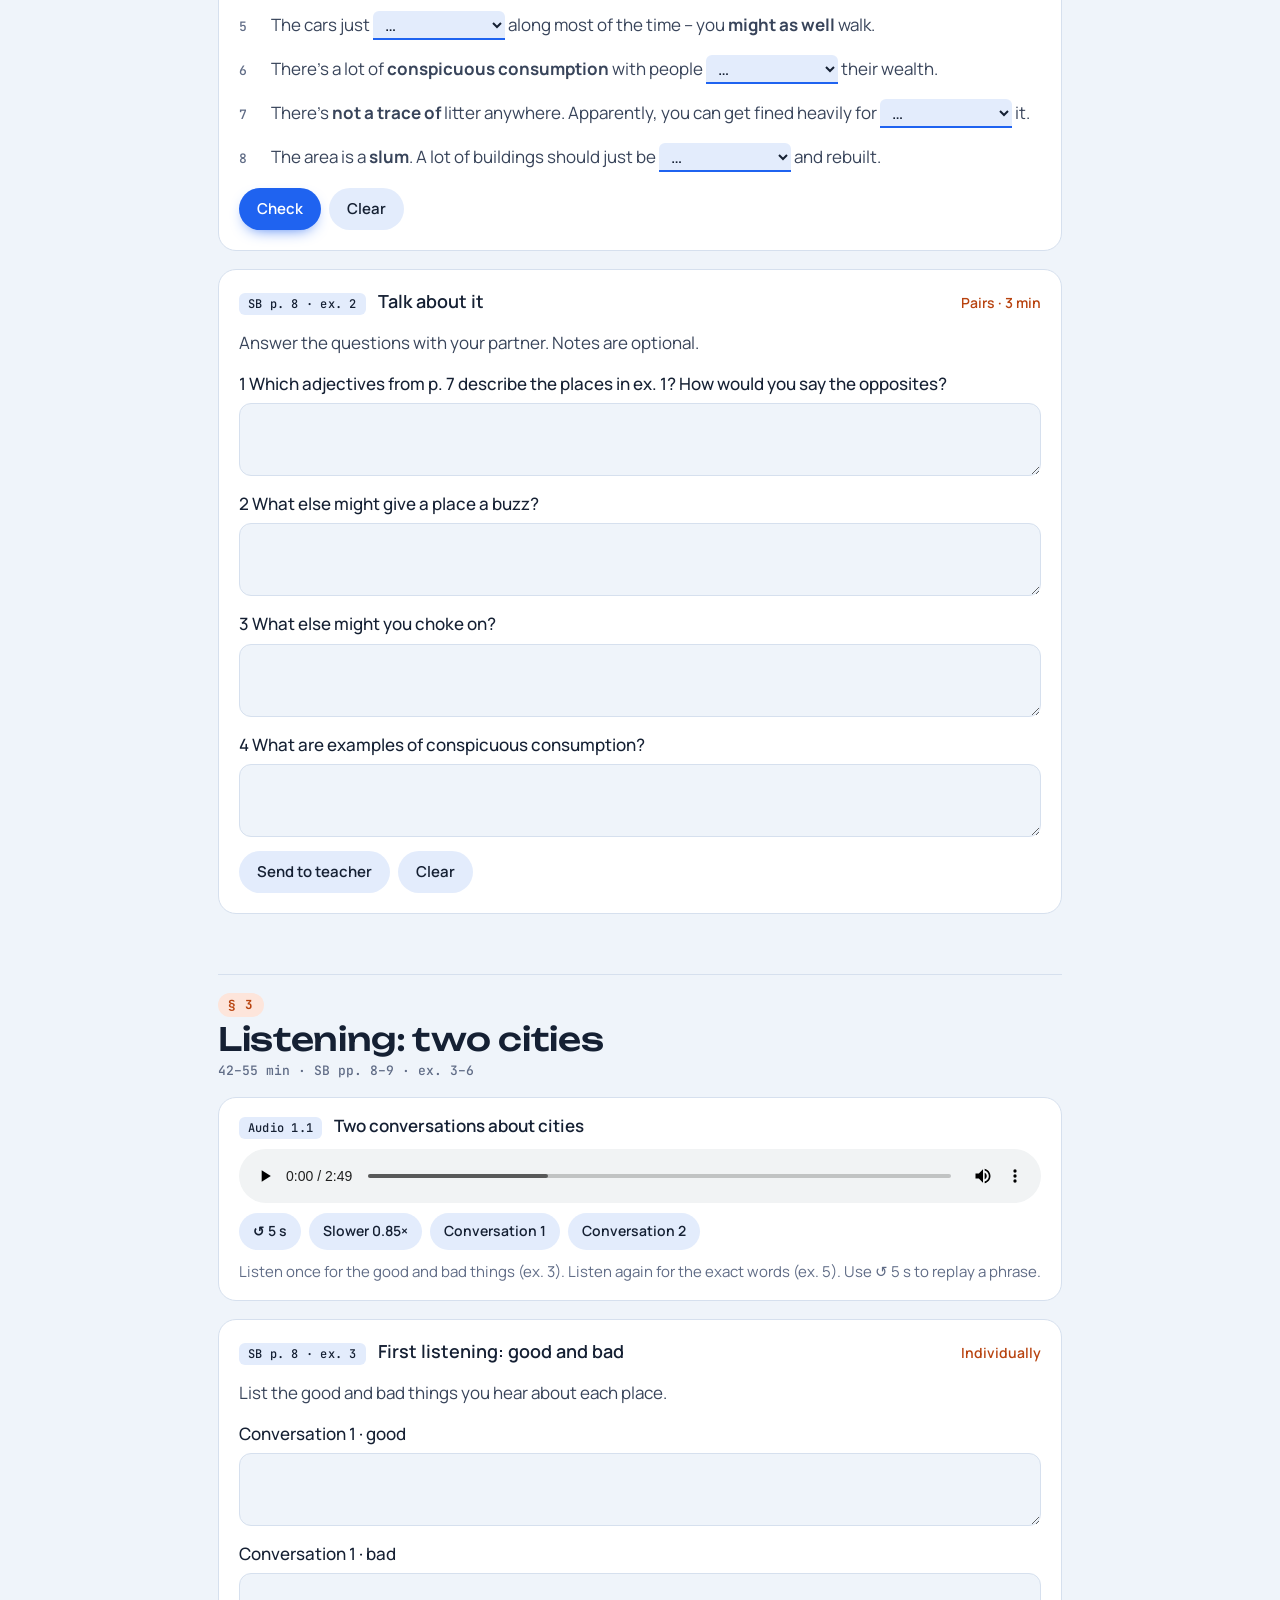
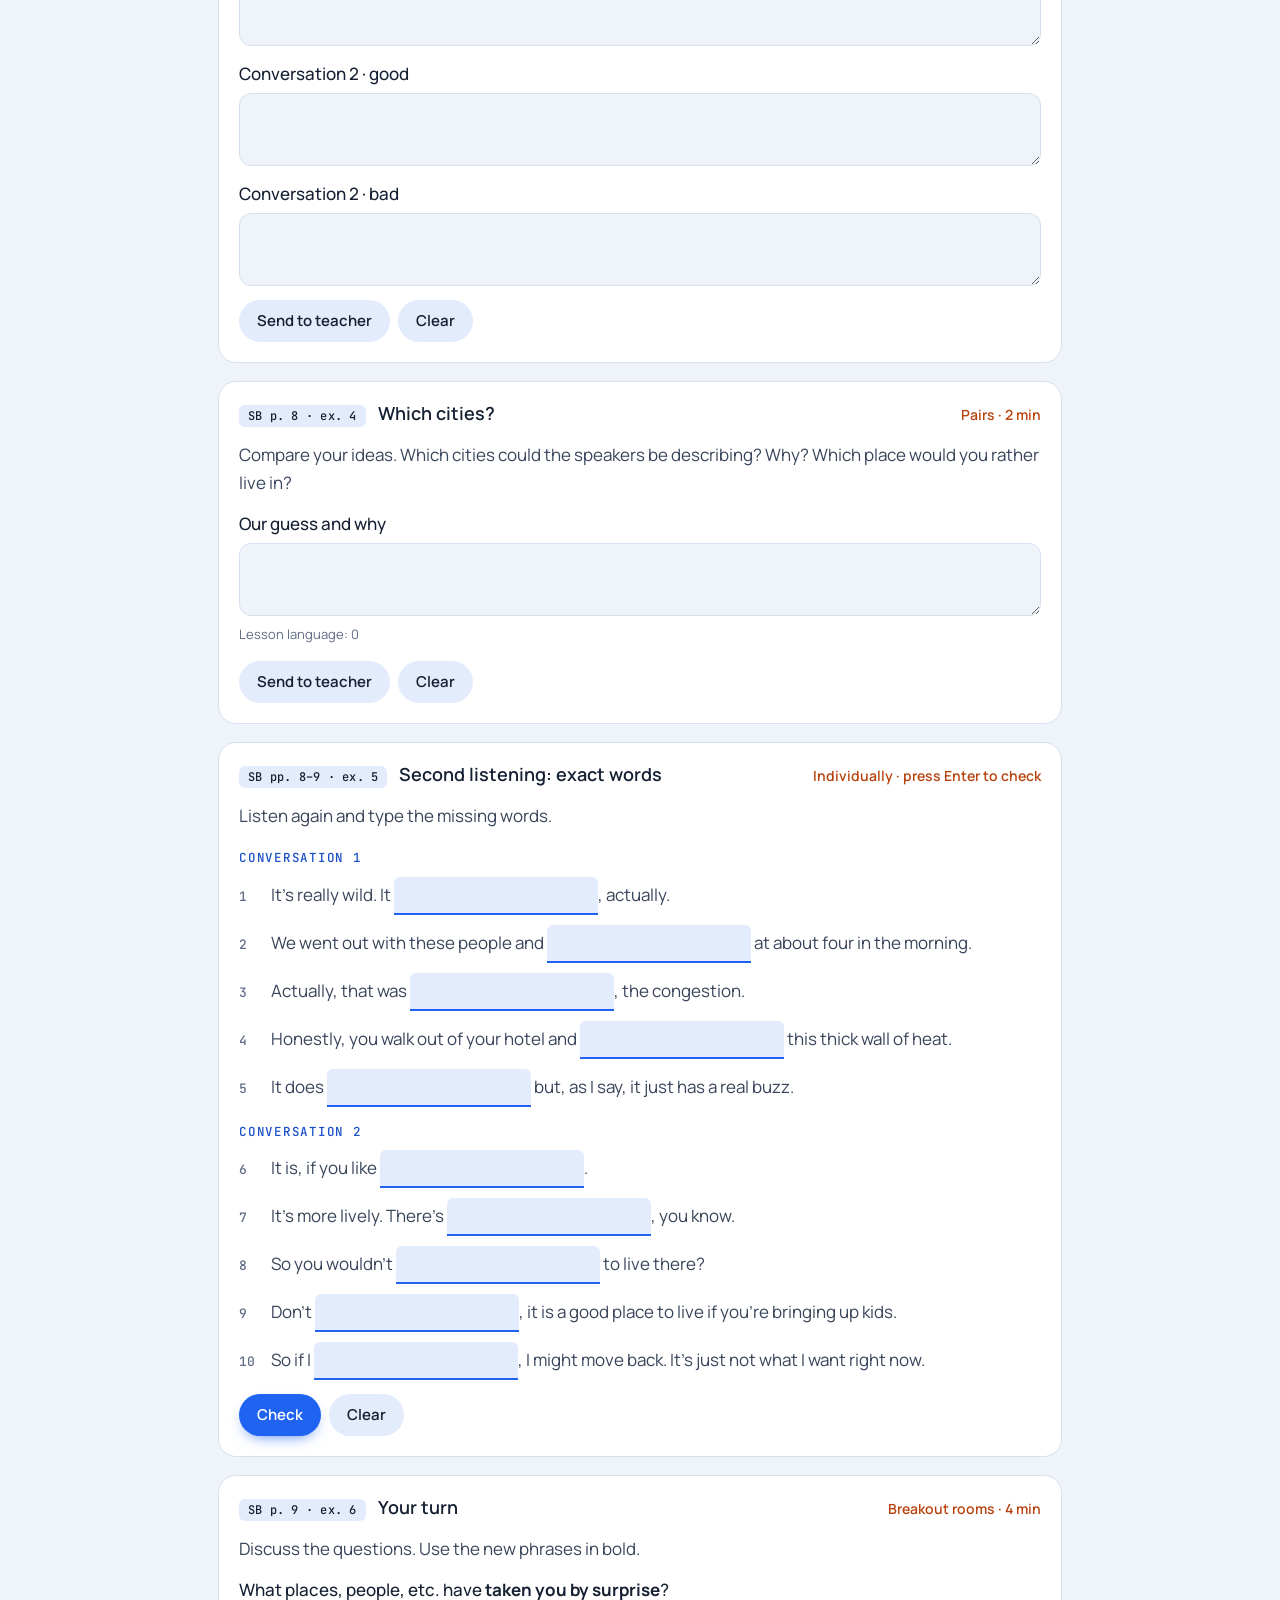
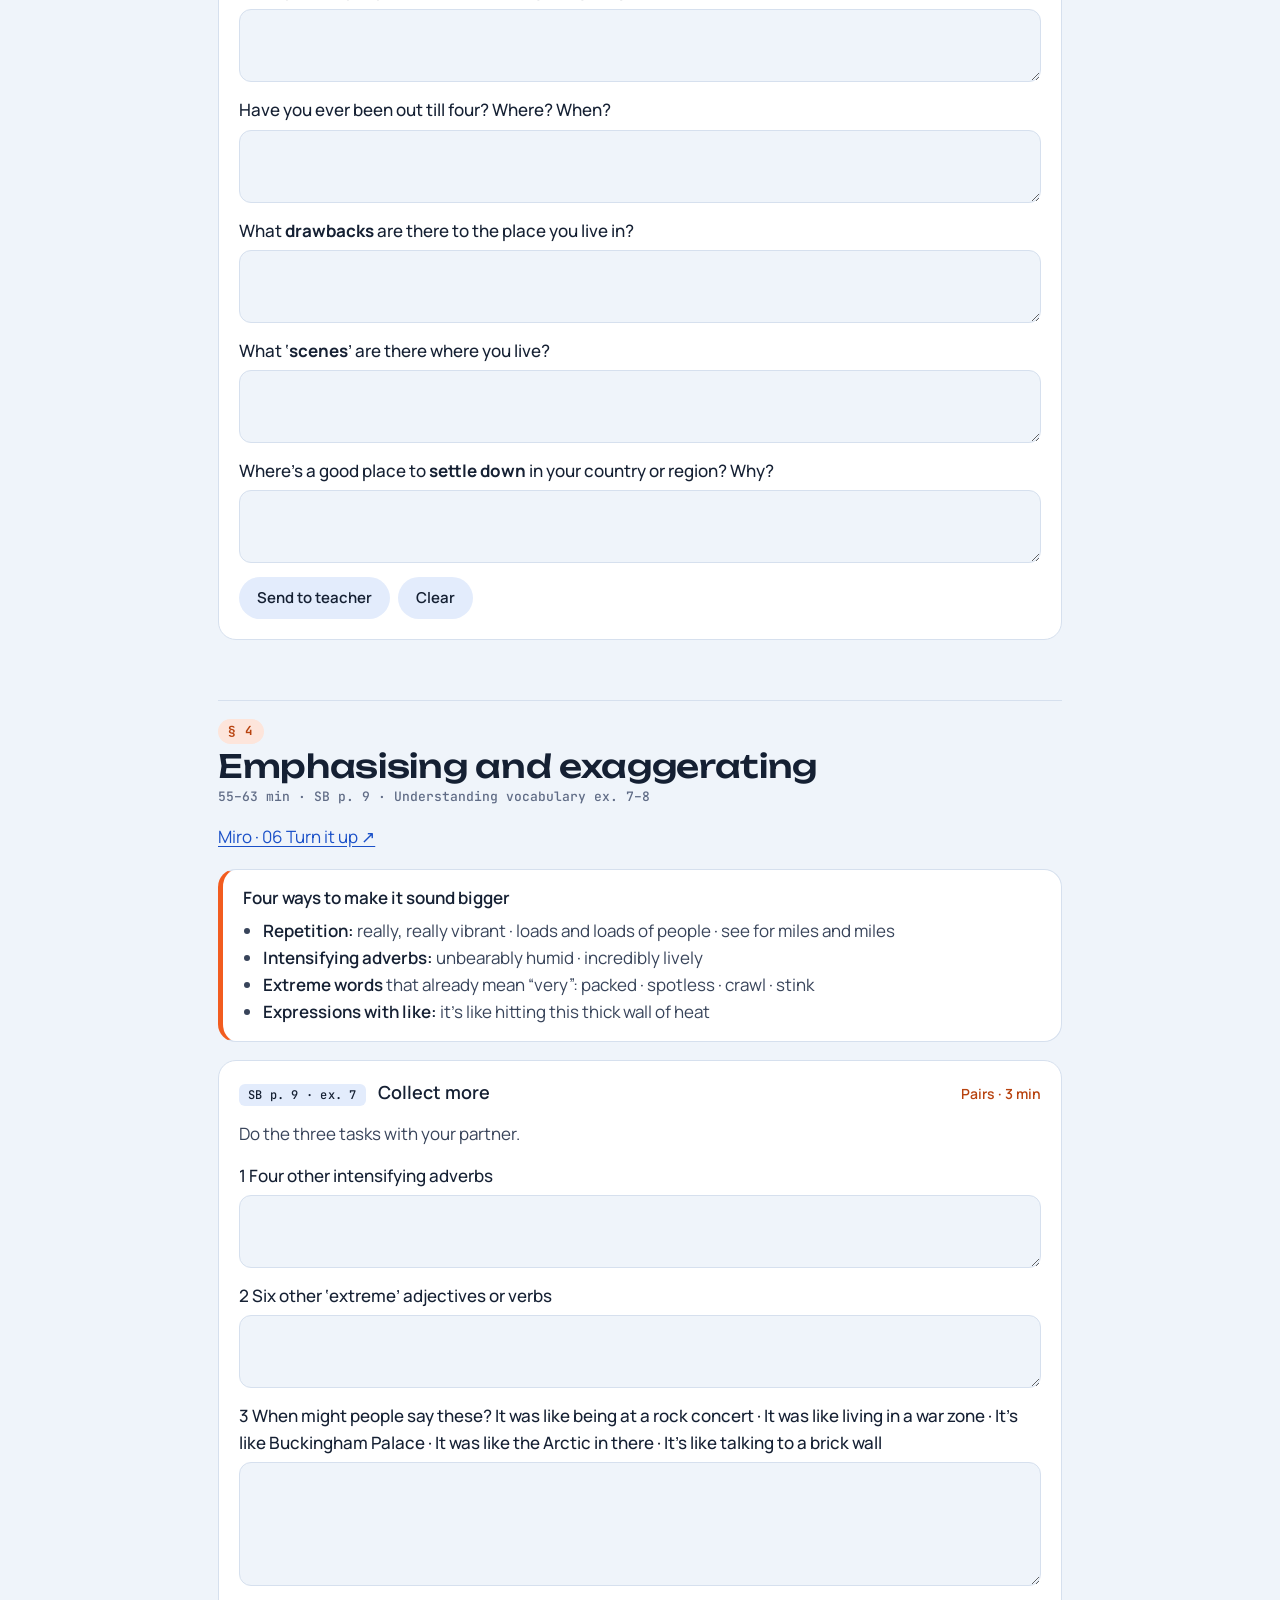
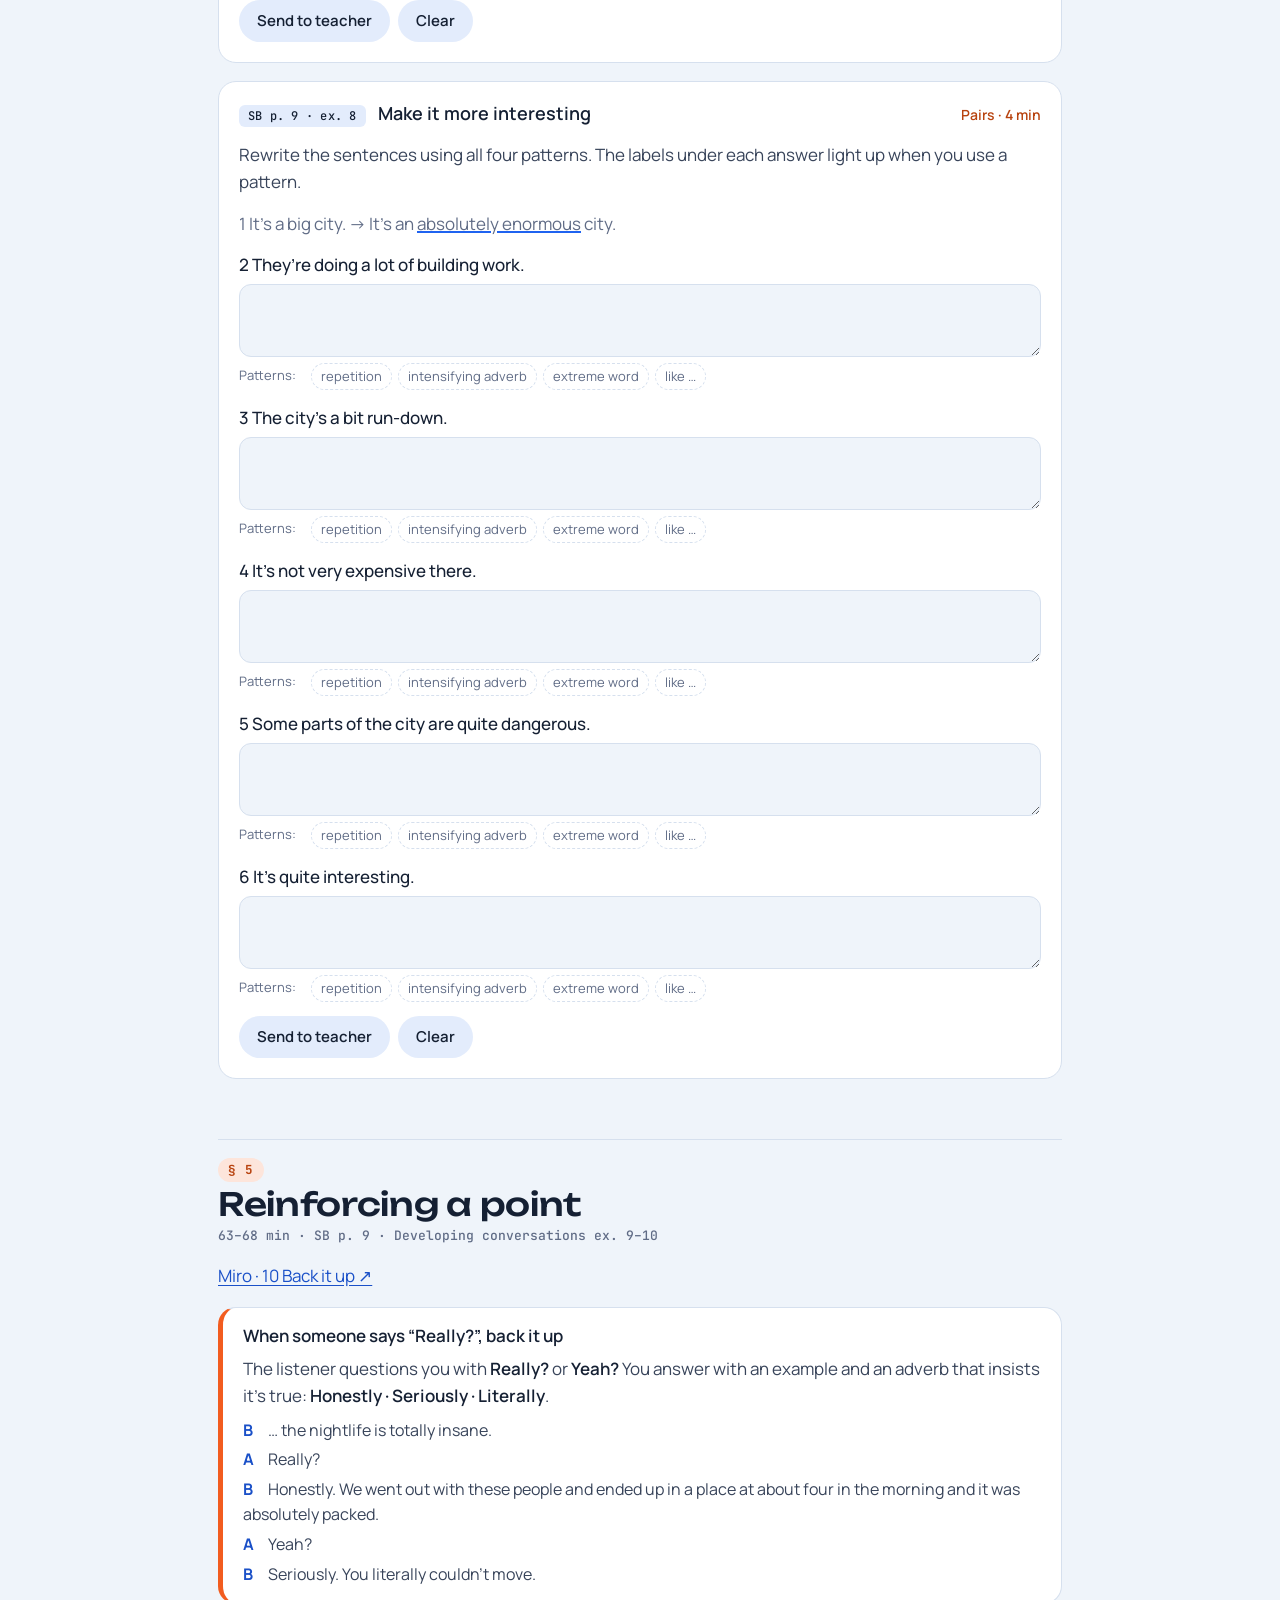
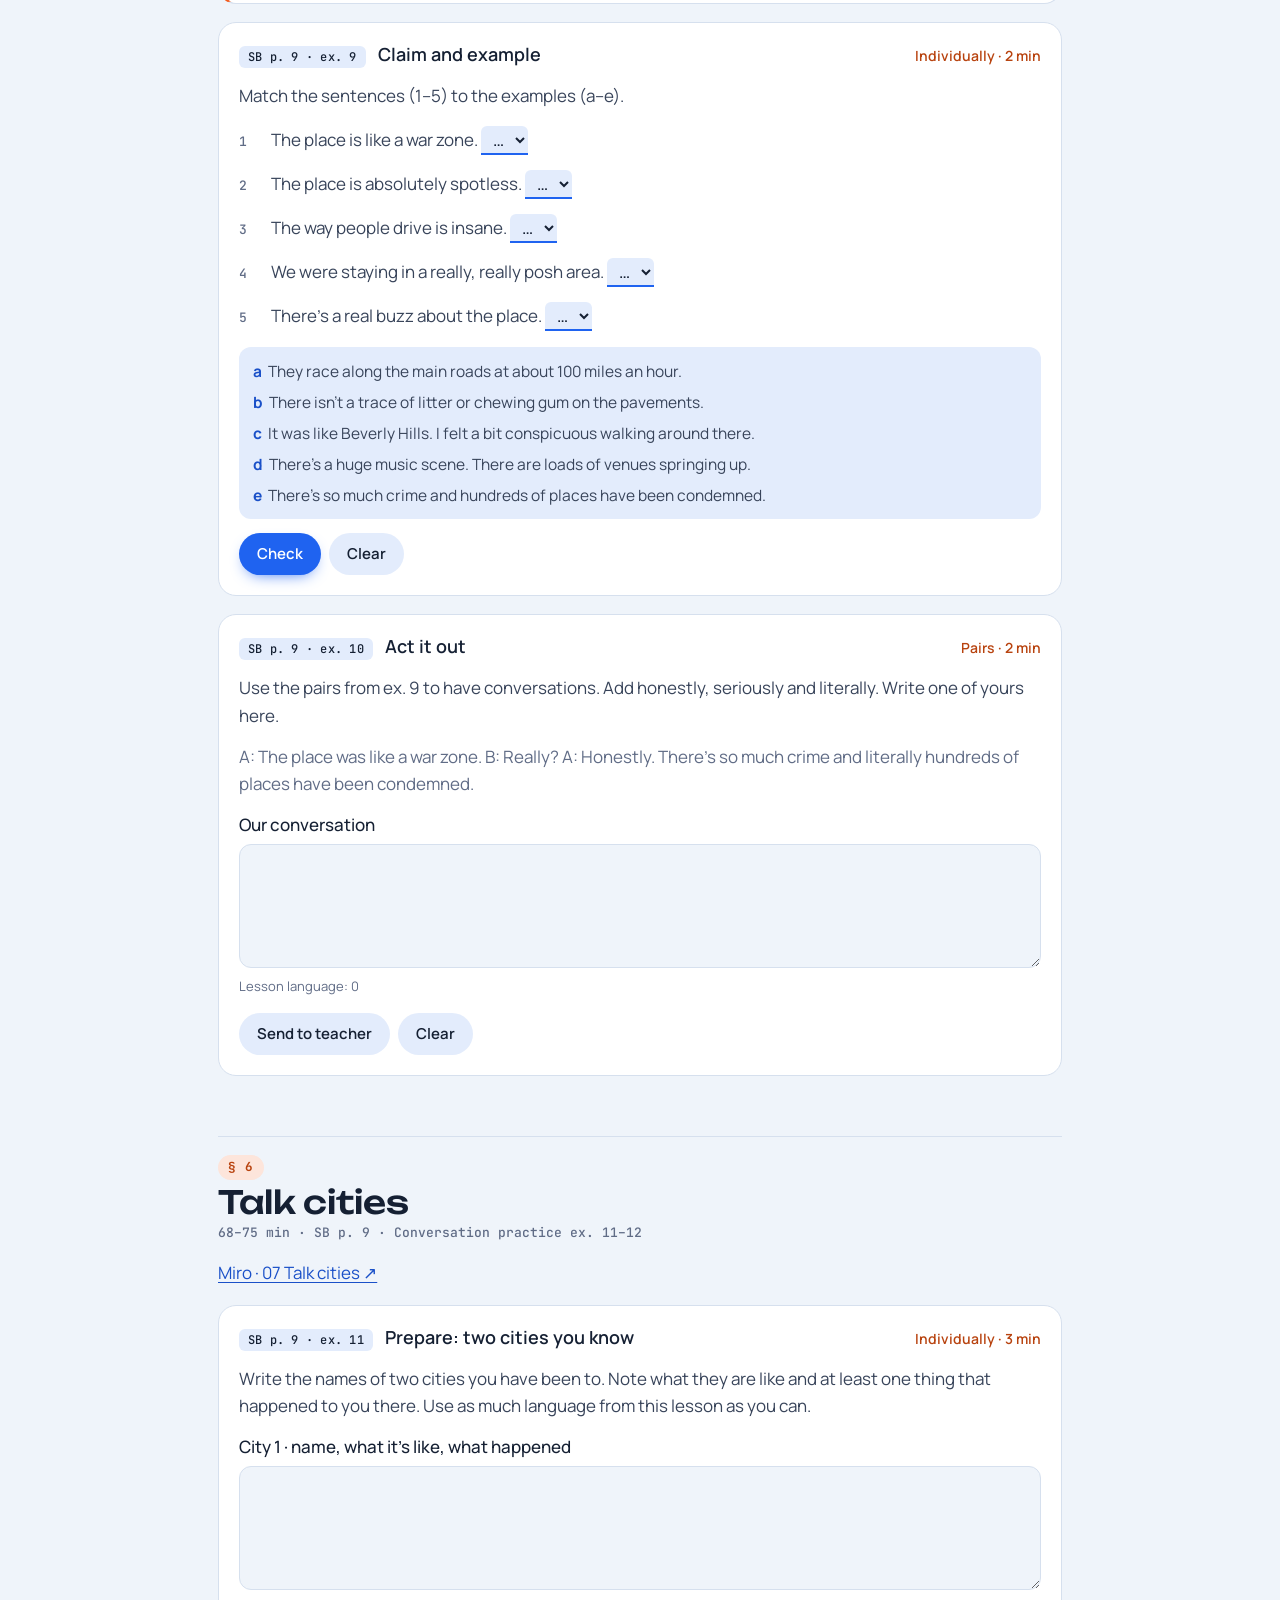
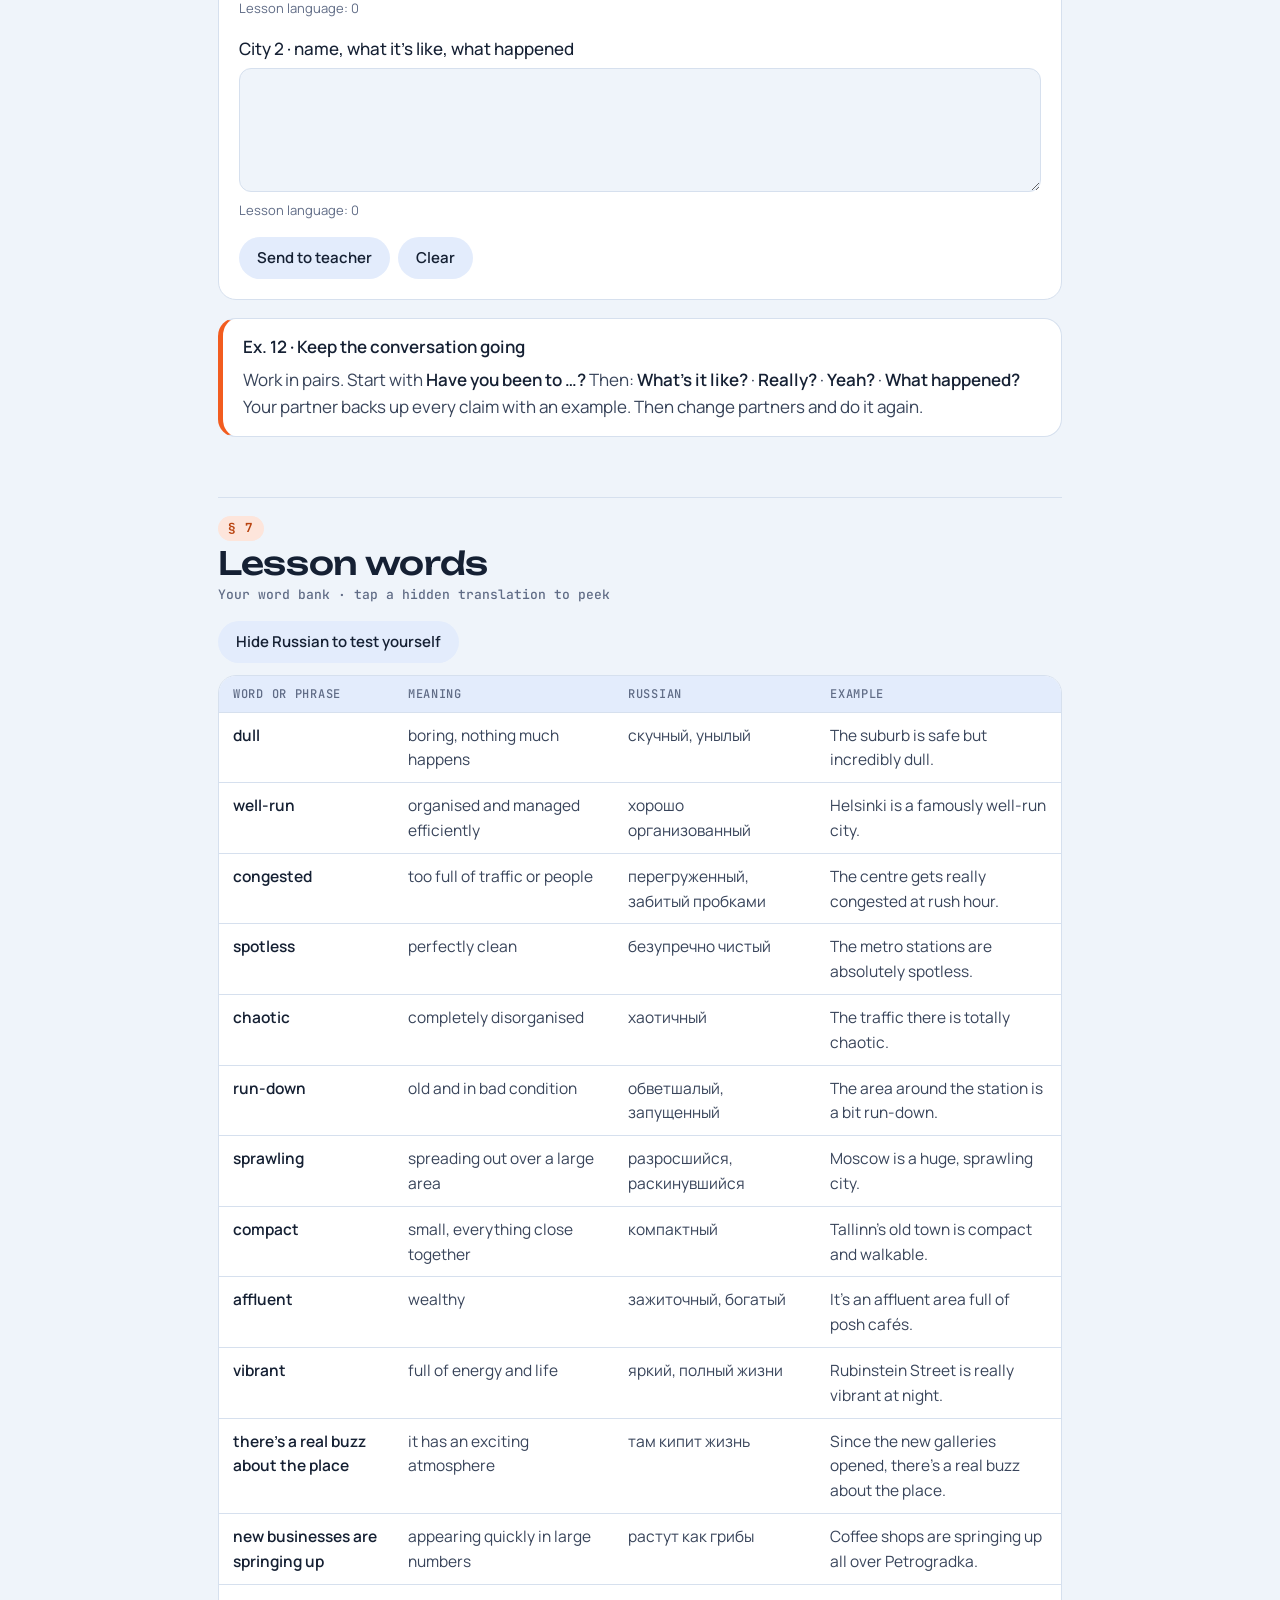
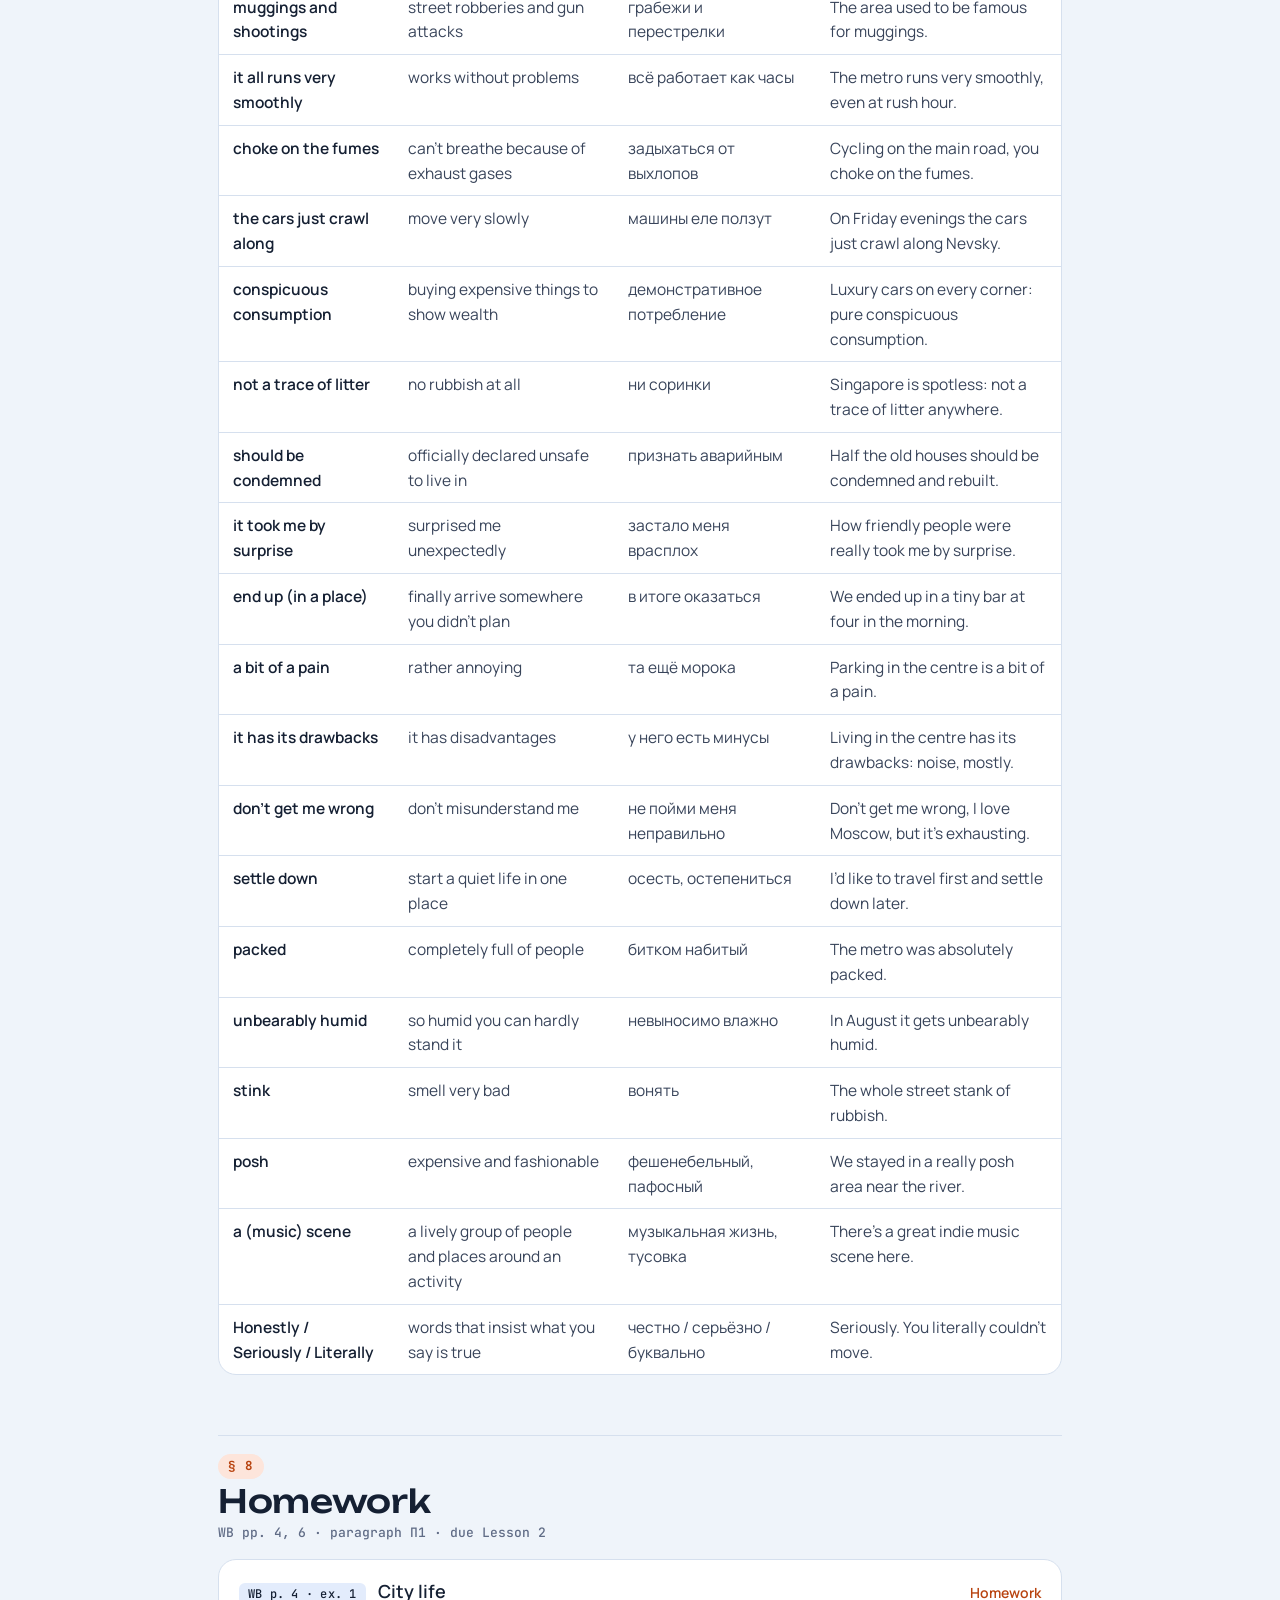
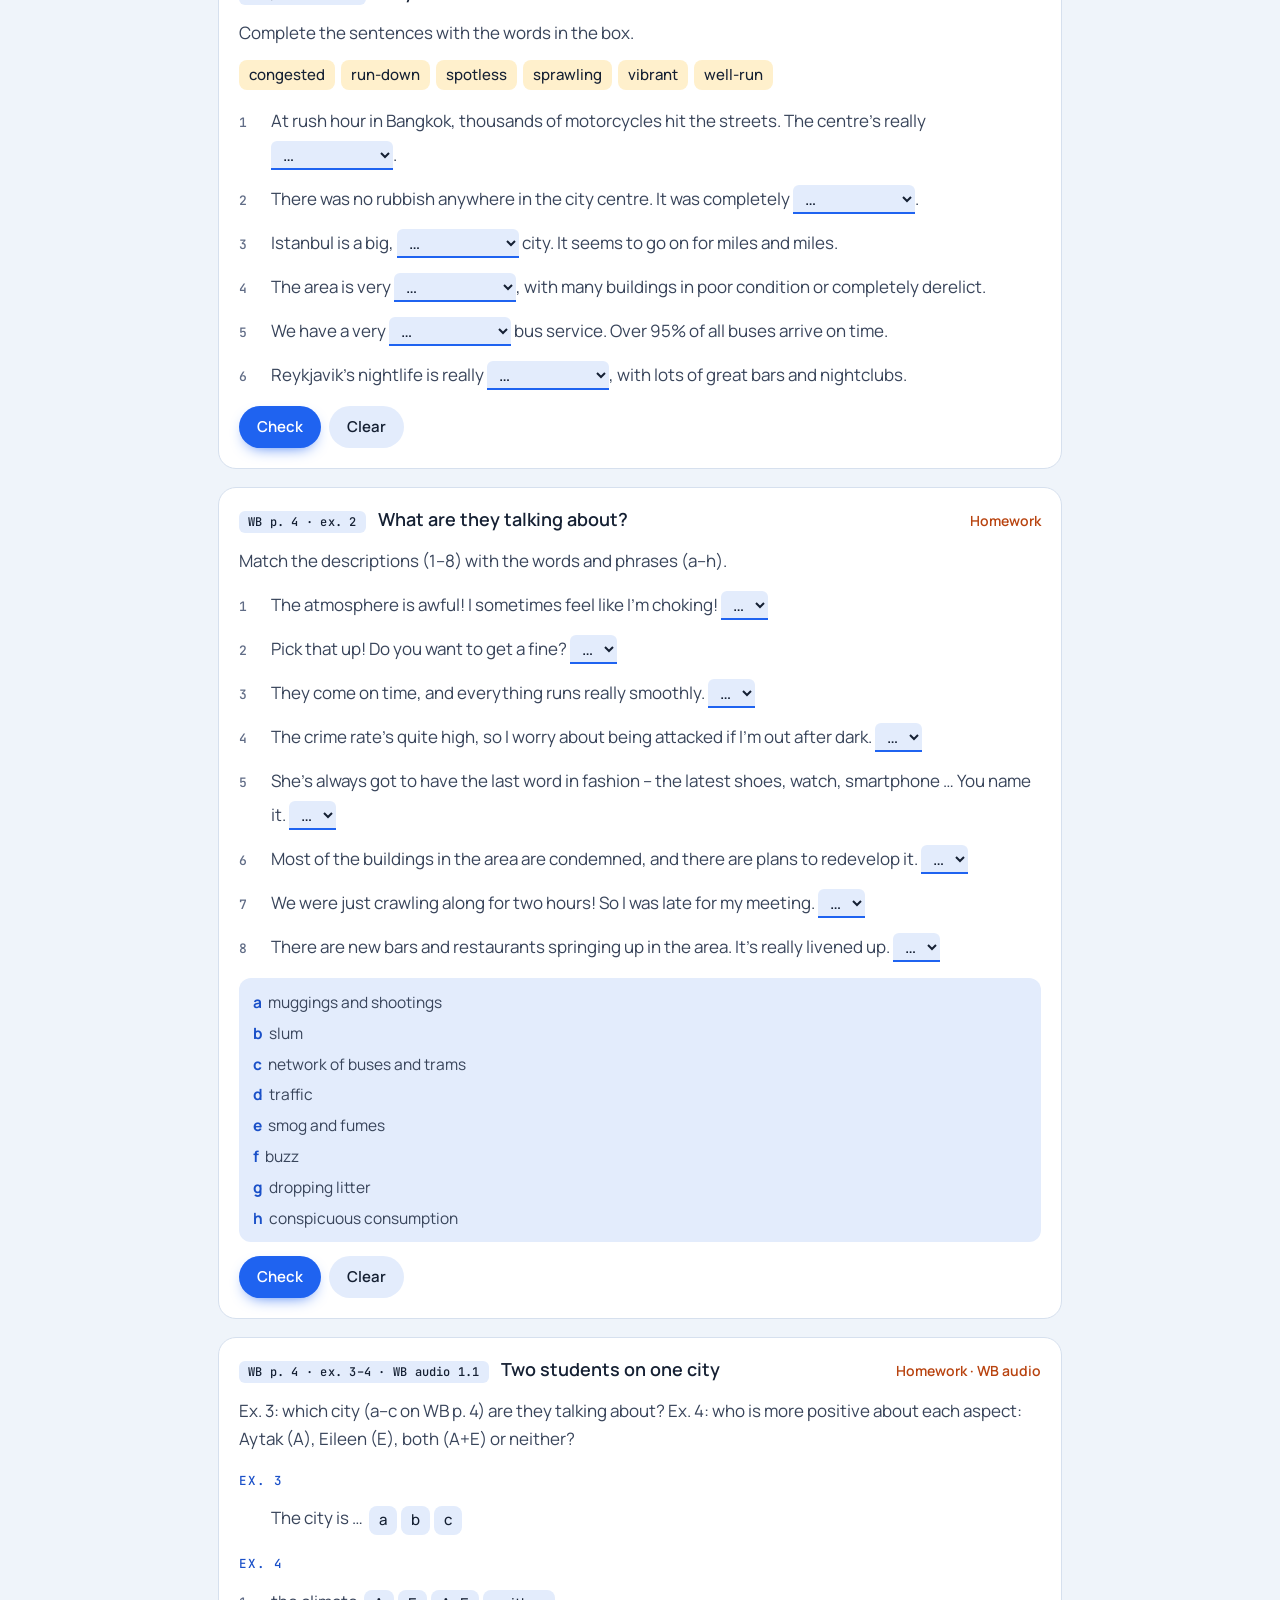
==== commit 1f945081: "Unit 6 lesson: Conflict and resolution - clear the air (SB pp. 50-53) Co-Authored-By: Claude Opus 5." ====
--- a/lessons/01-cities/index.html
+++ b/lessons/01-cities/index.html
@@ -8,13 +8,13 @@
 <link rel="preconnect" href="https://fonts.googleapis.com">
 <link rel="preconnect" href="https://fonts.gstatic.com" crossorigin>
 <link rel="stylesheet" href="https://fonts.googleapis.com/css2?family=Unbounded:wght@500;600&family=Manrope:wght@400;500;600;700&family=JetBrains+Mono:wght@500&display=swap">
-<link rel="stylesheet" href="../../assets/style.css?v=202611241014">
+<link rel="stylesheet" href="../../assets/style.css?v=202611252208">
 </head>
 <body>
 <div id="app"><noscript>This lesson needs JavaScript switched on.</noscript></div>
-<script src="../../assets/config.js?v=202611241014"></script>
-<script src="../../assets/course.js?v=202611241014"></script>
-<script src="lesson.js?v=202611241014"></script>
-<script src="../../assets/engine.js?v=202611241014"></script>
+<script src="../../assets/config.js?v=202611252208"></script>
+<script src="../../assets/course.js?v=202611252208"></script>
+<script src="lesson.js?v=202611252208"></script>
+<script src="../../assets/engine.js?v=202611252208"></script>
 </body>
 </html>
